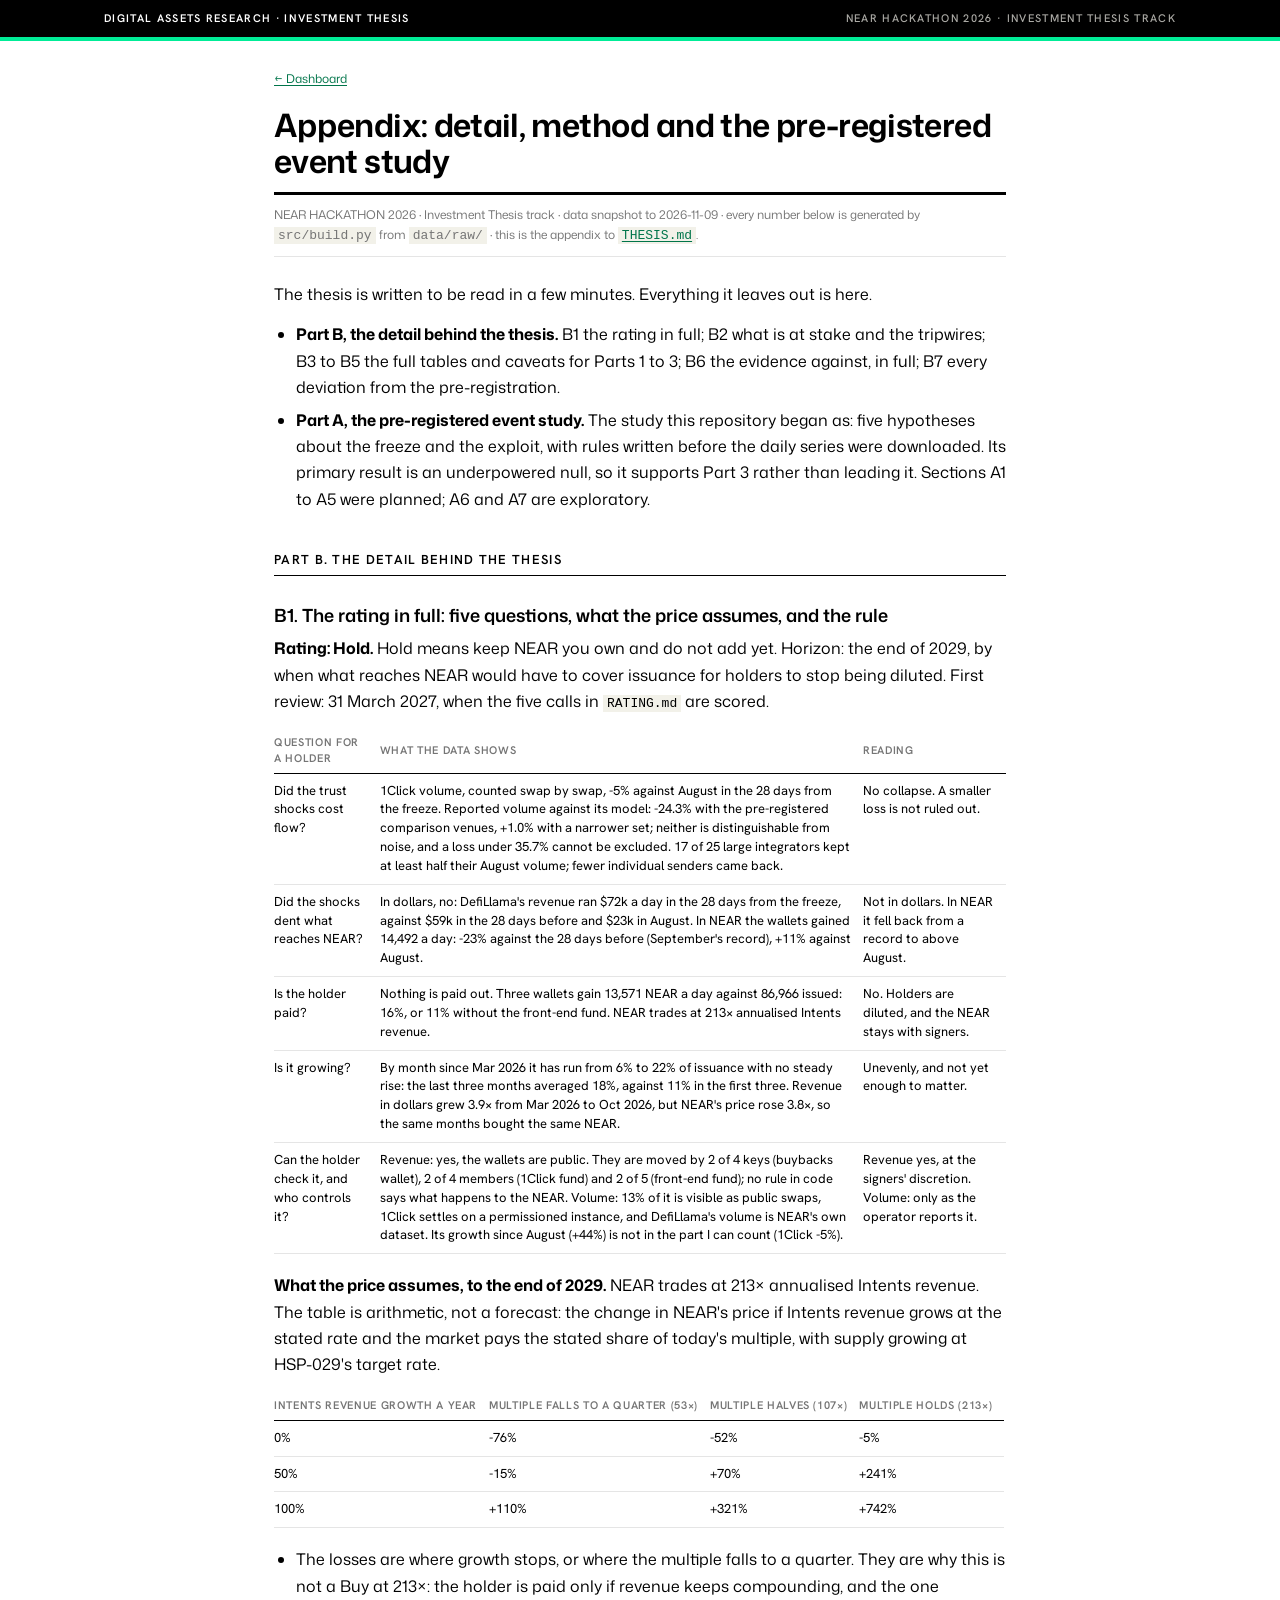
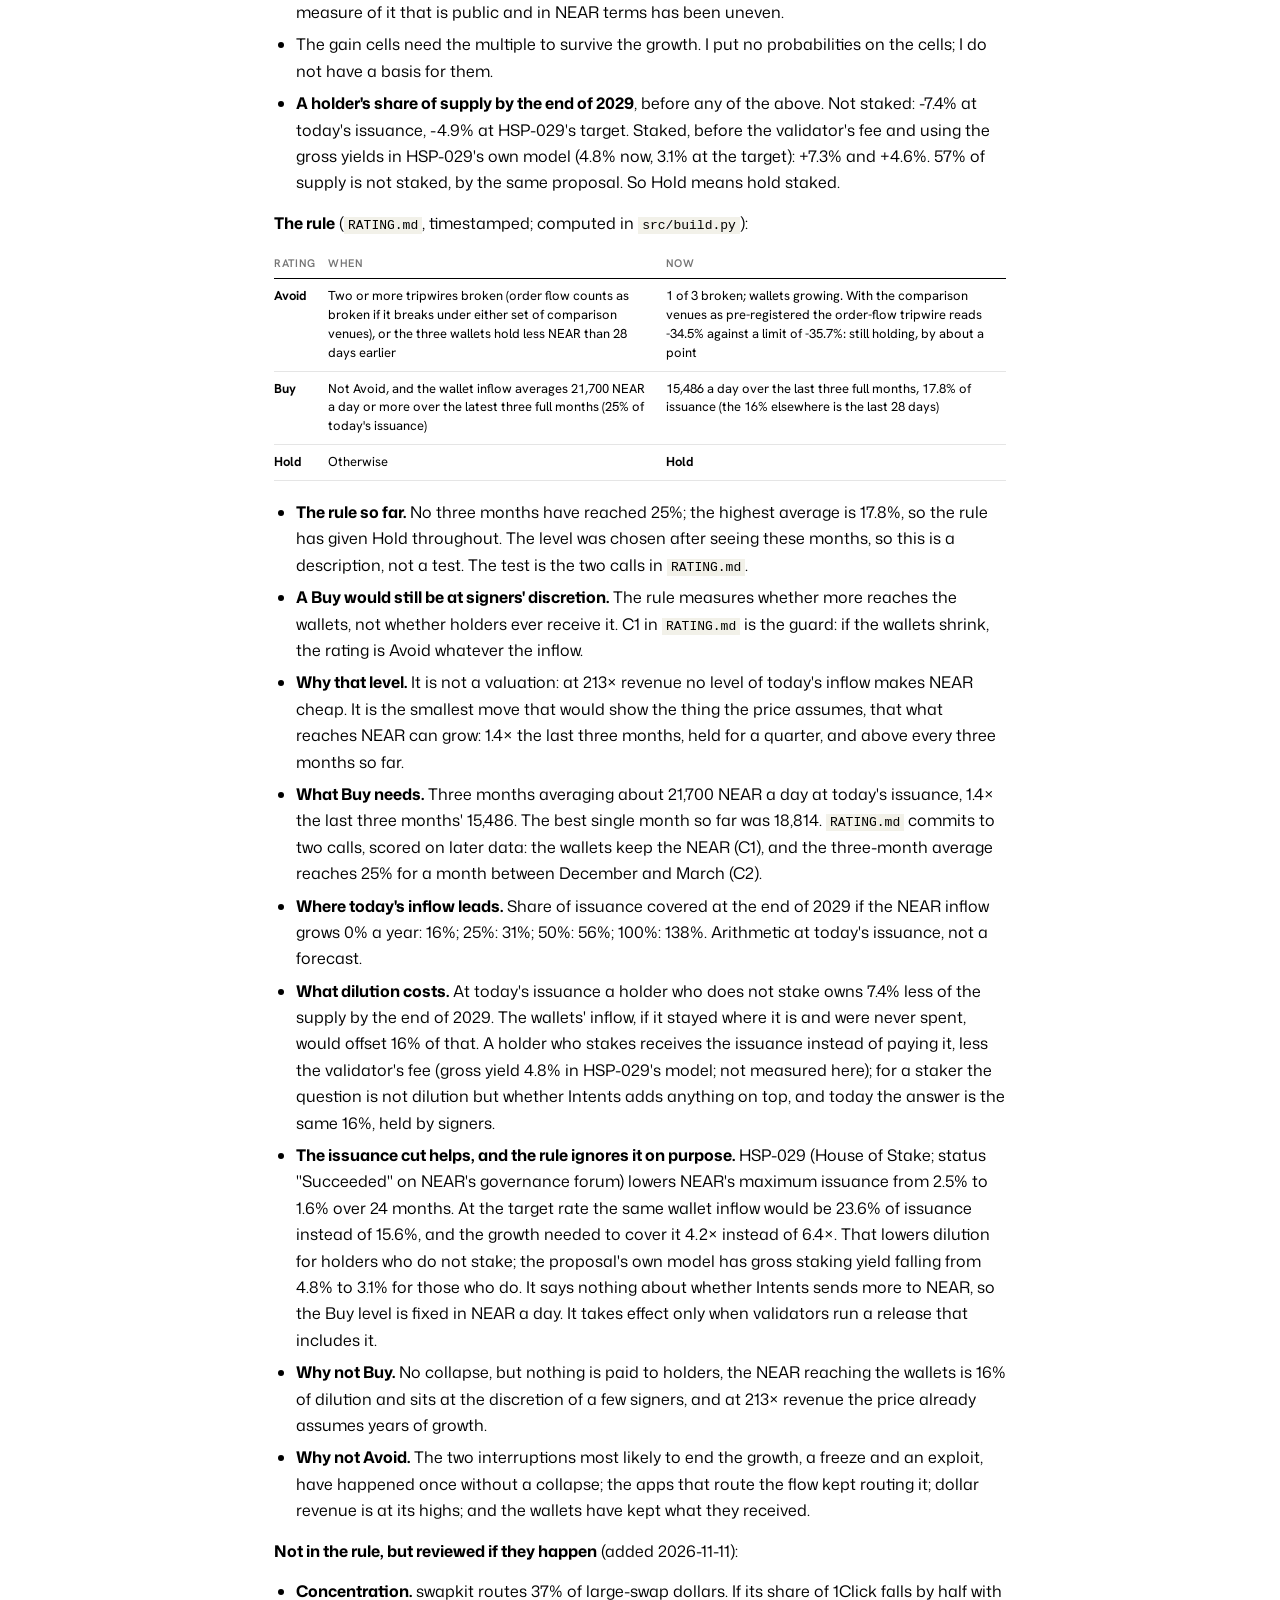
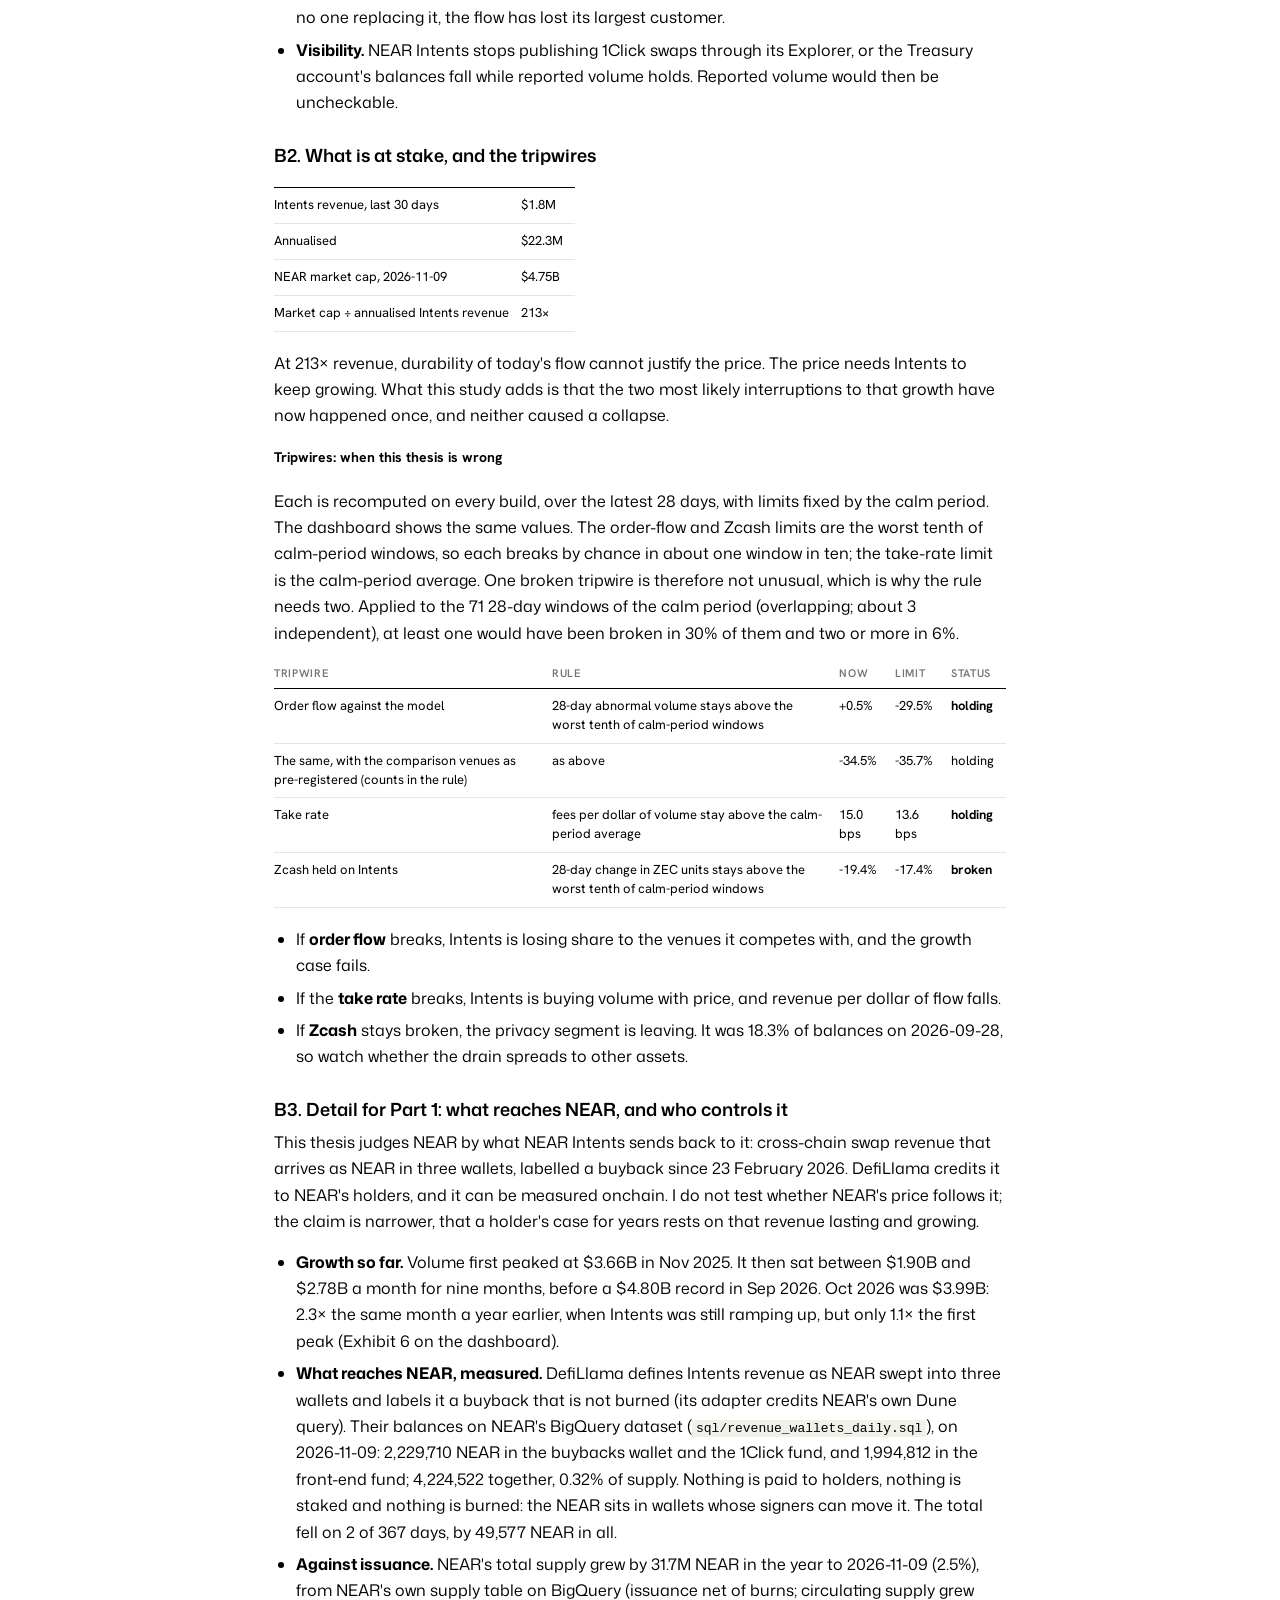
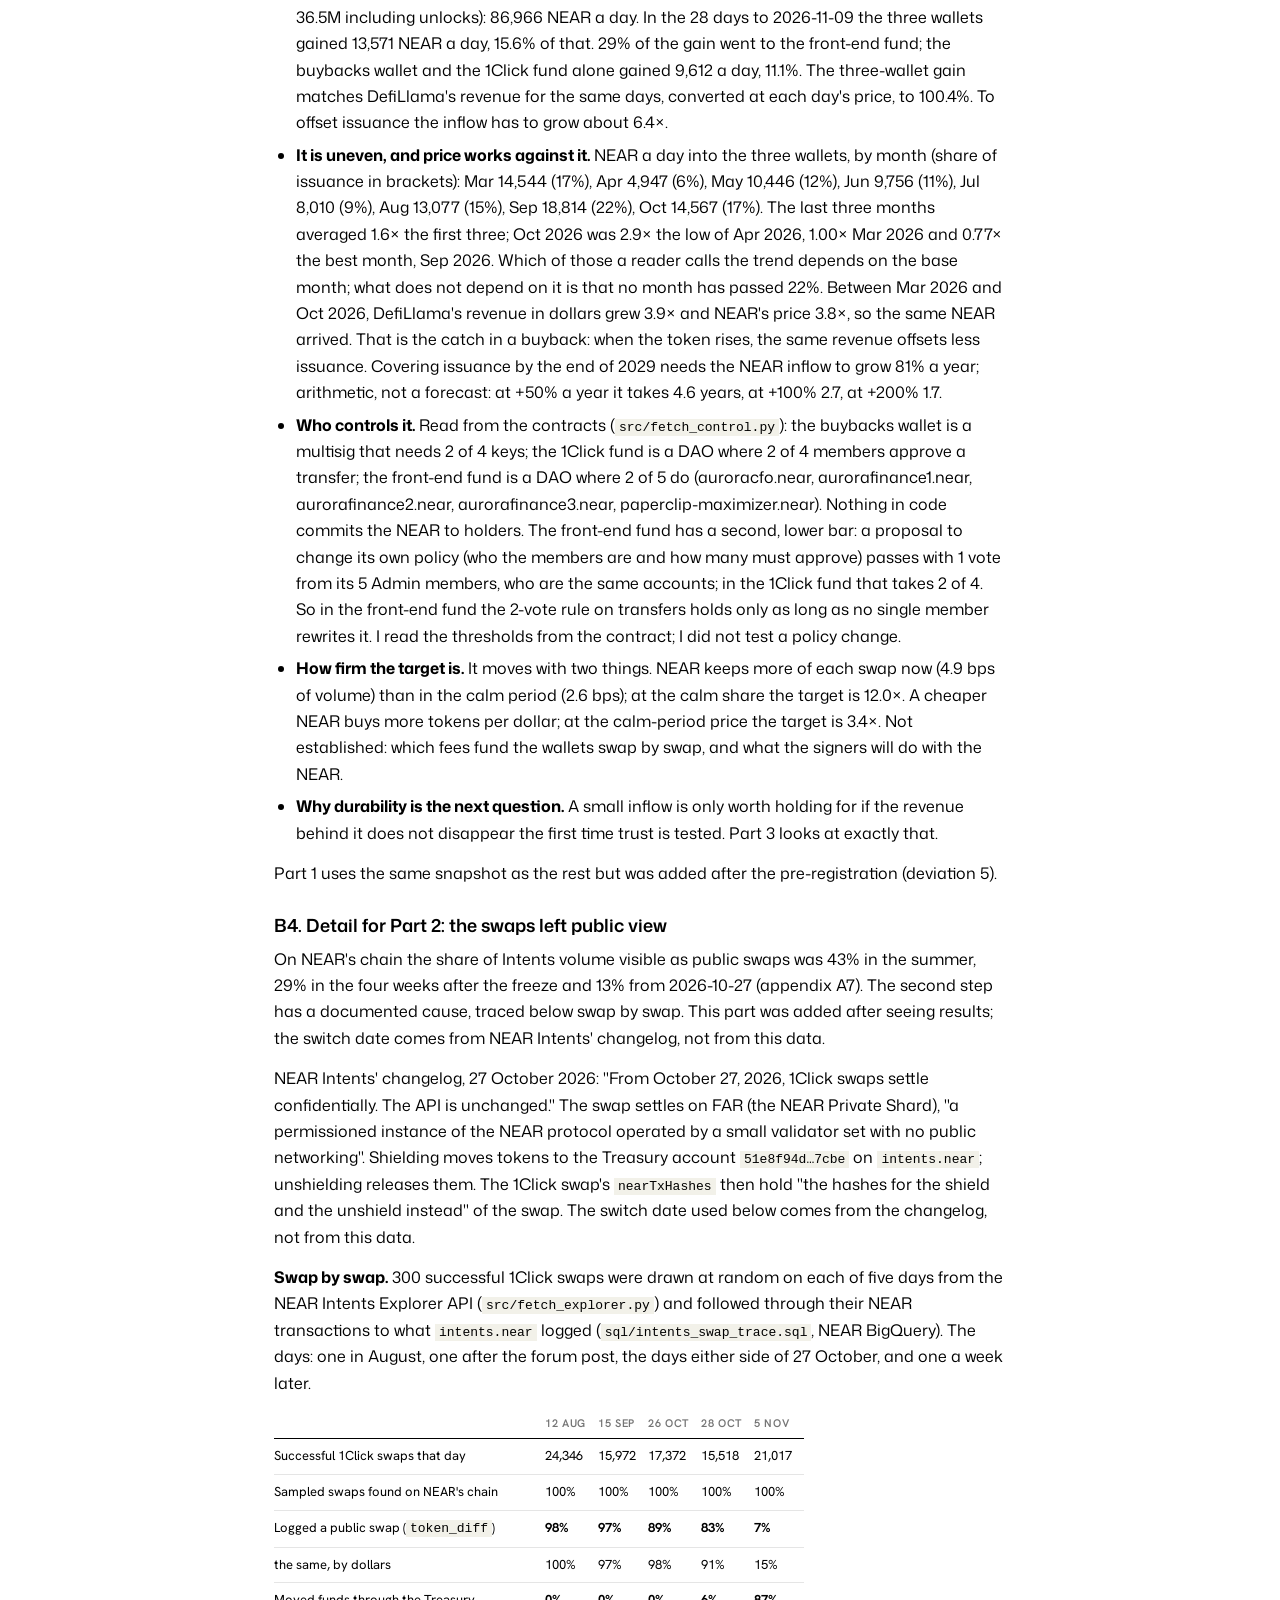
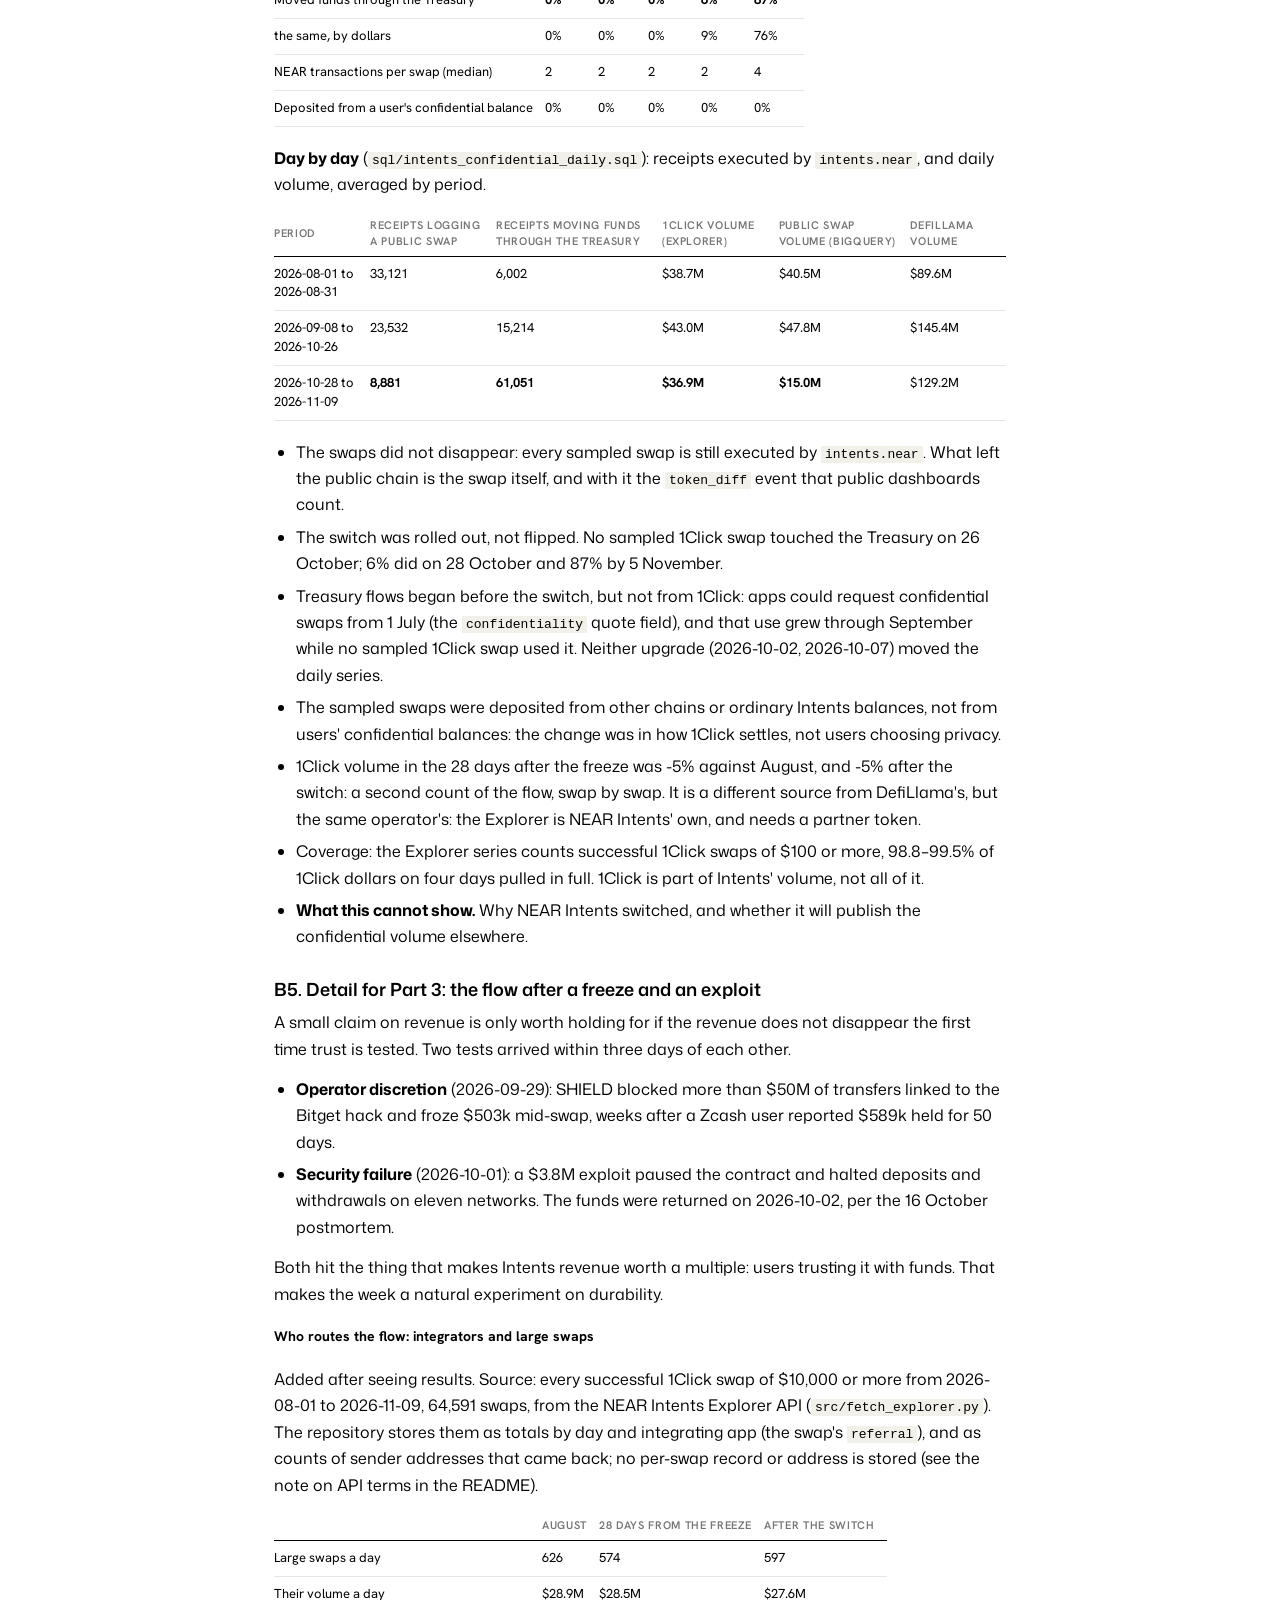
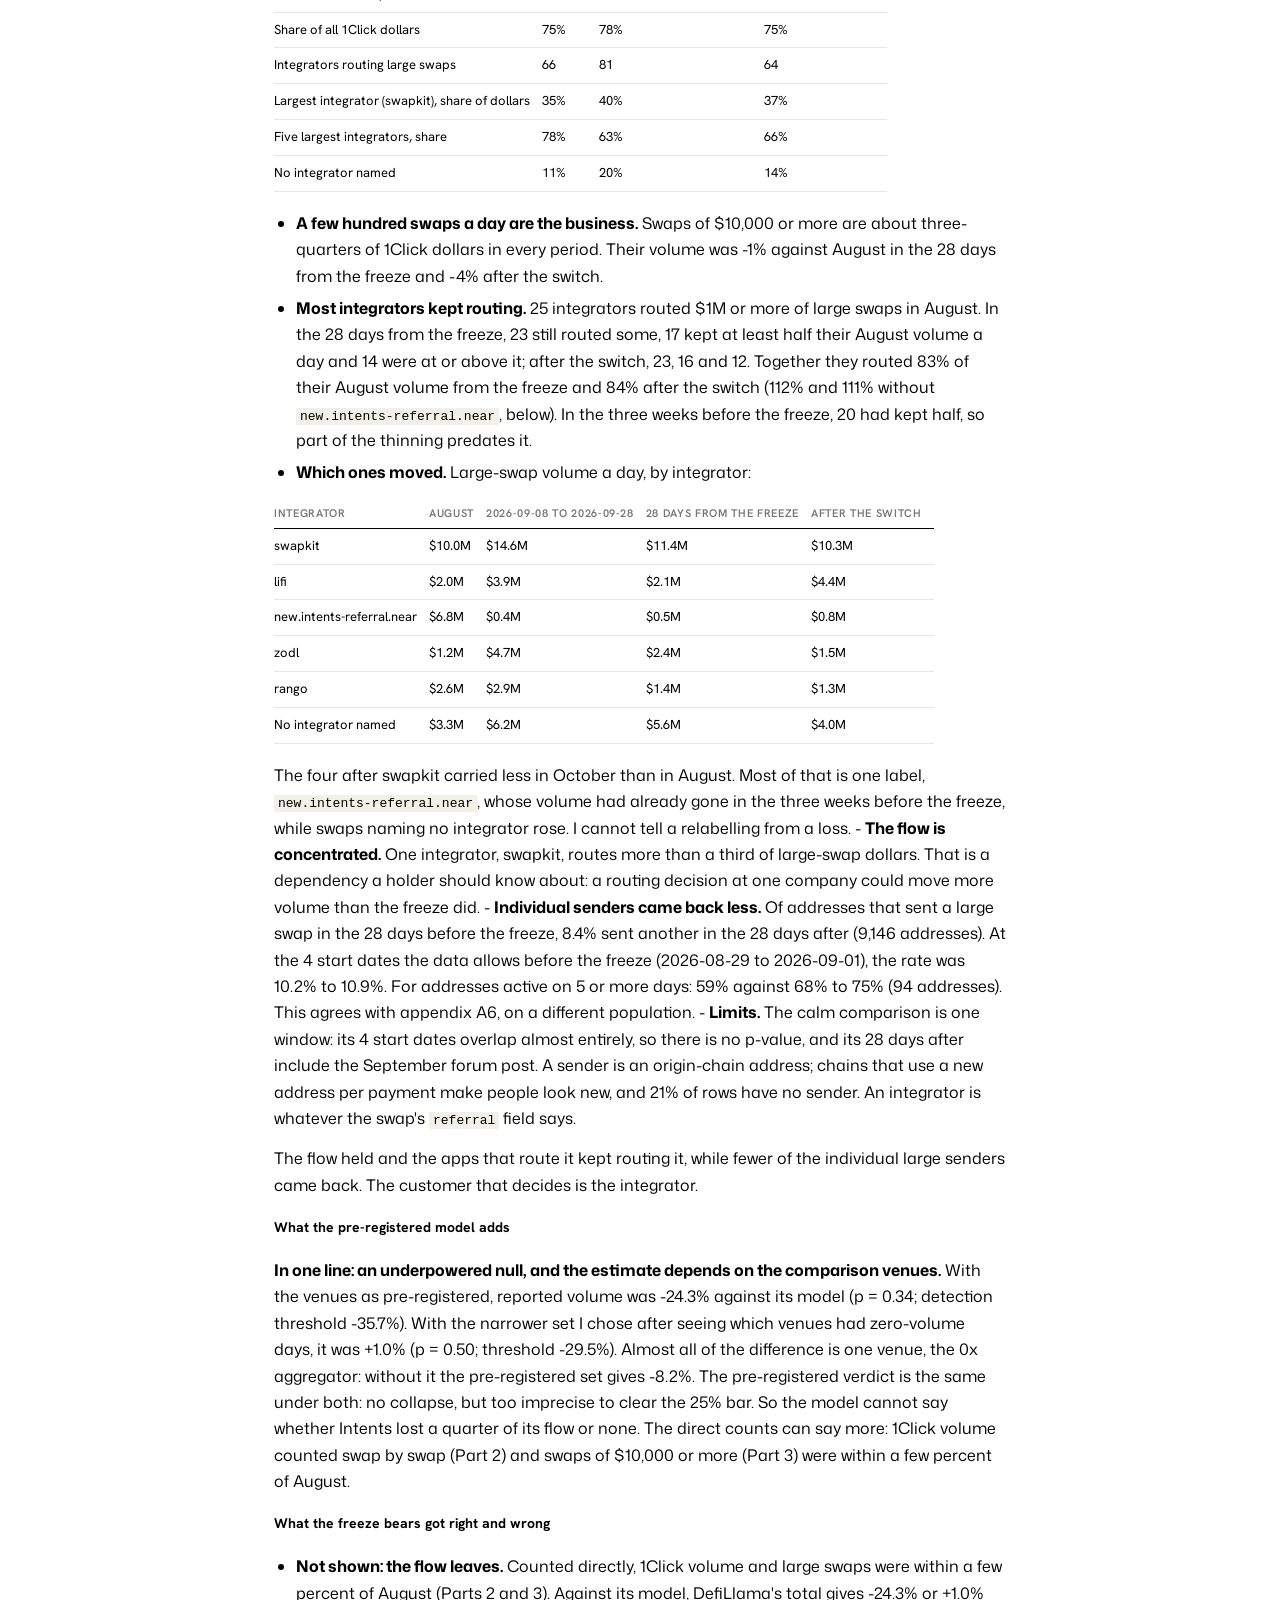
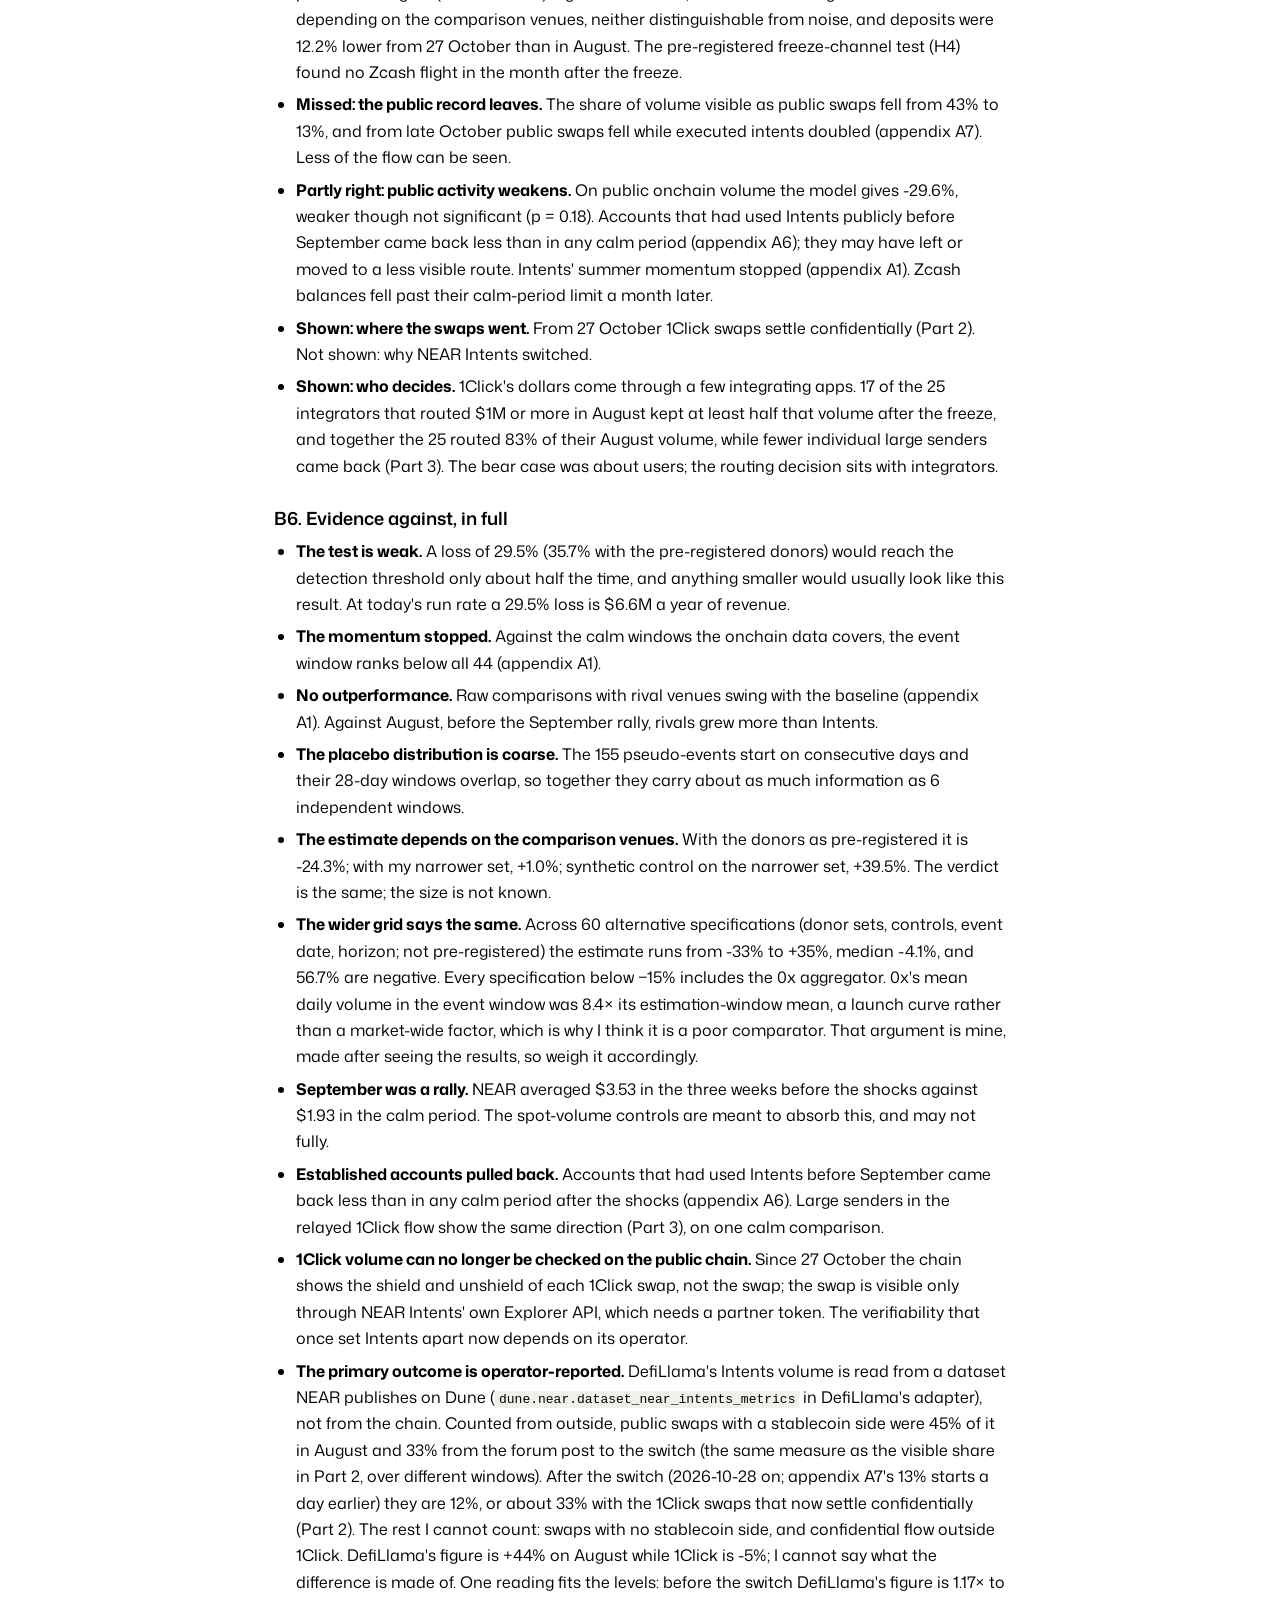
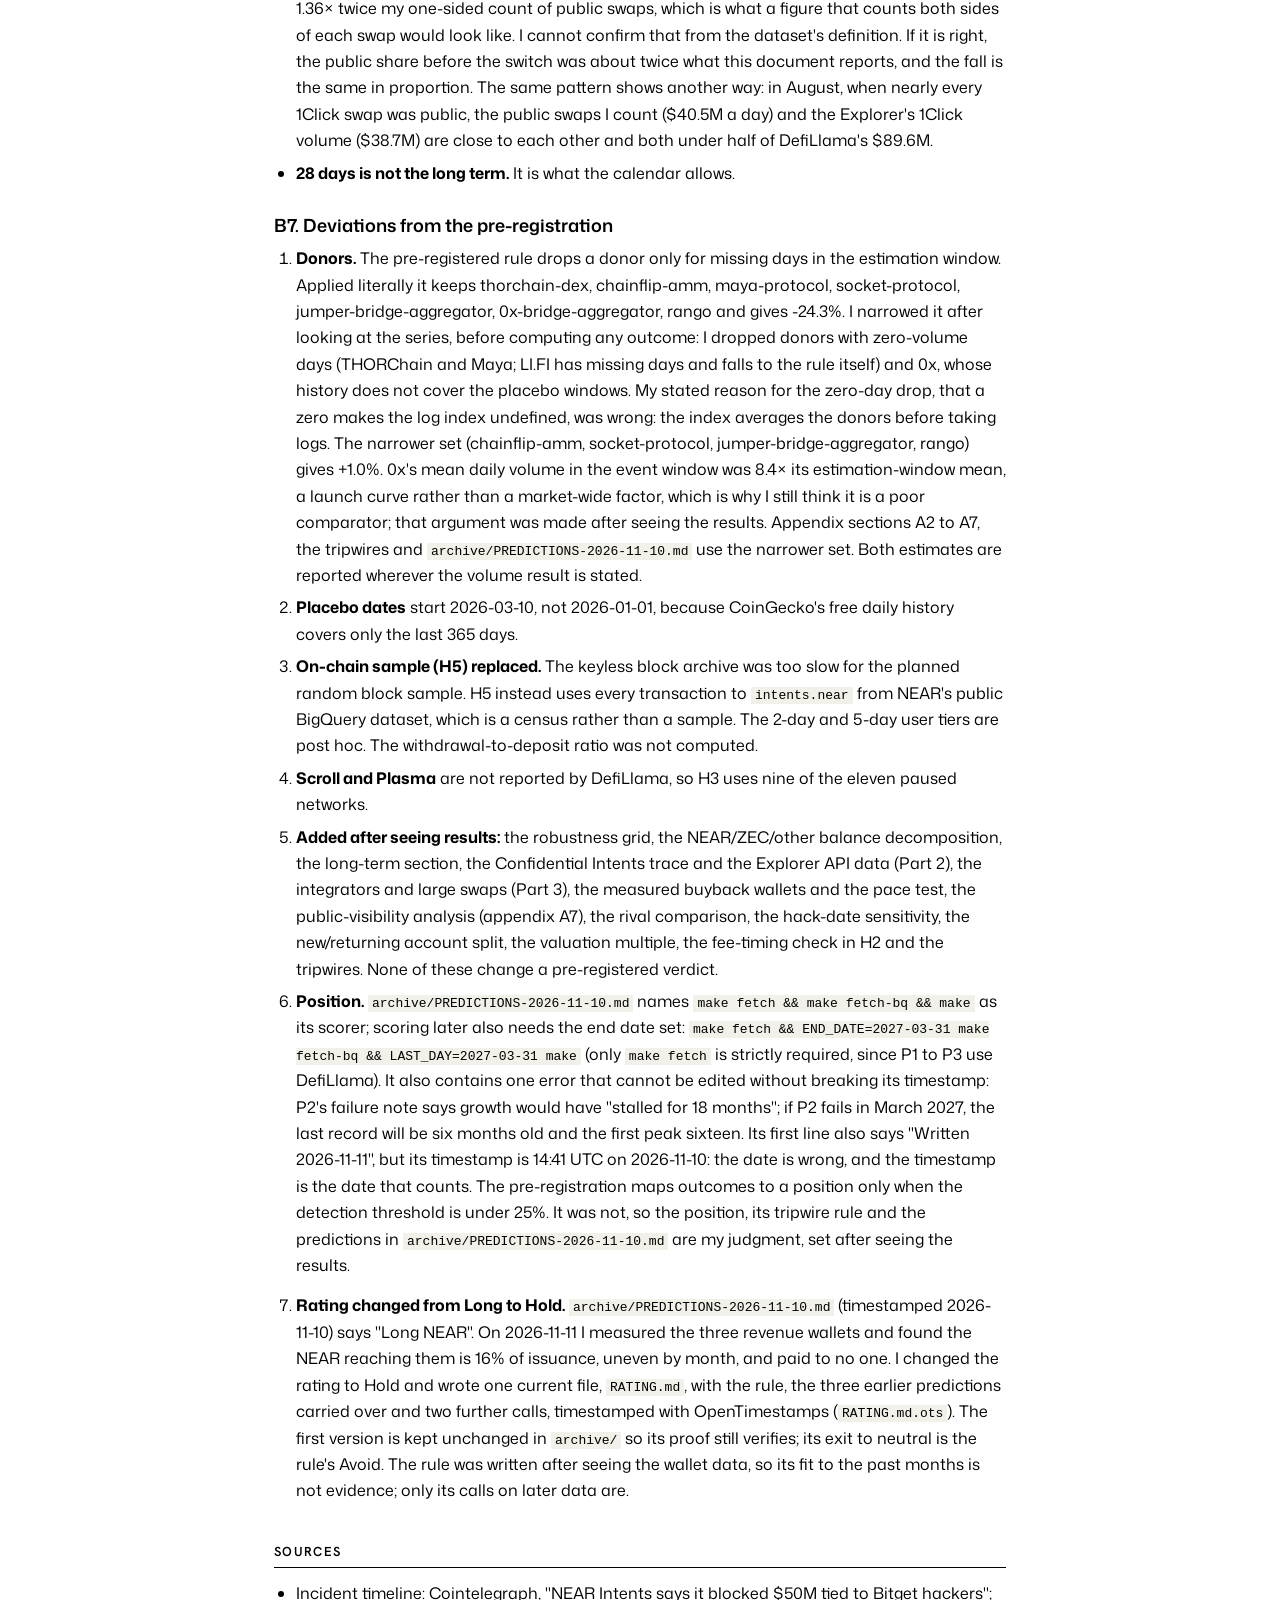
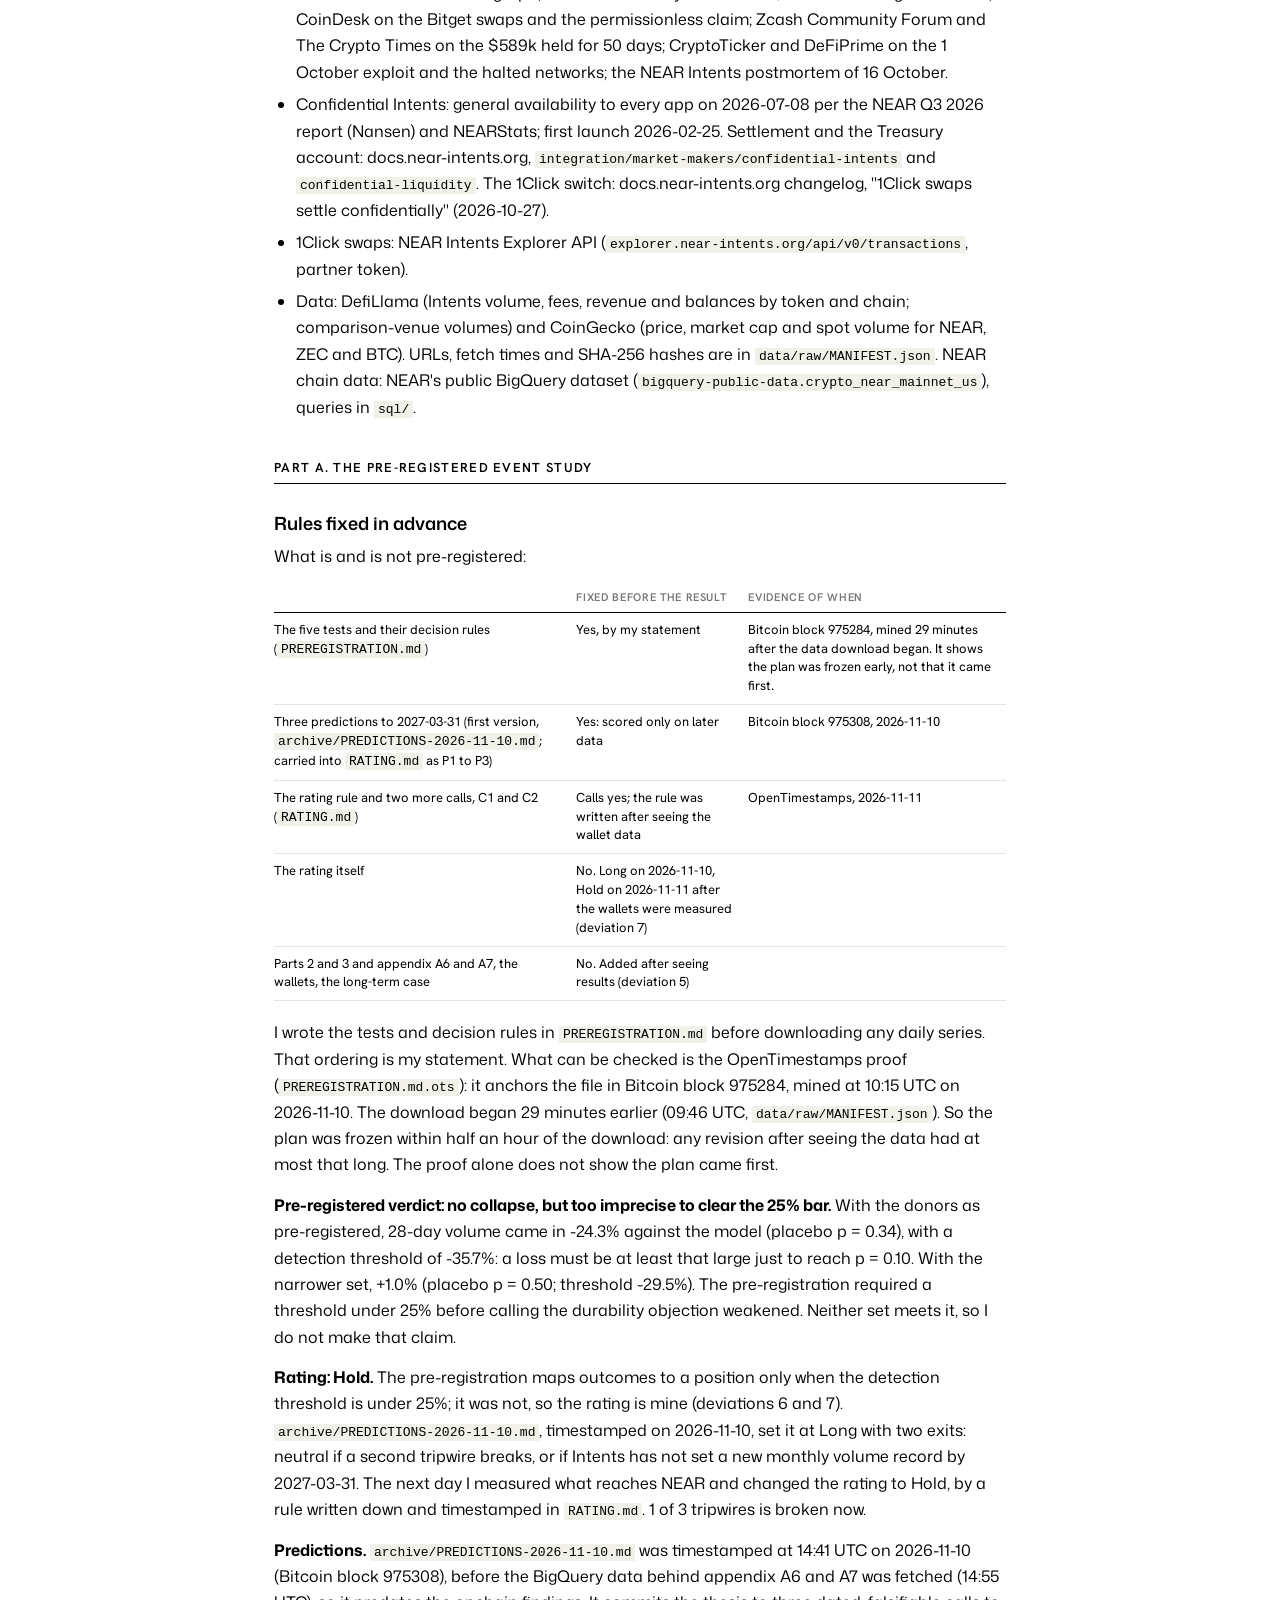
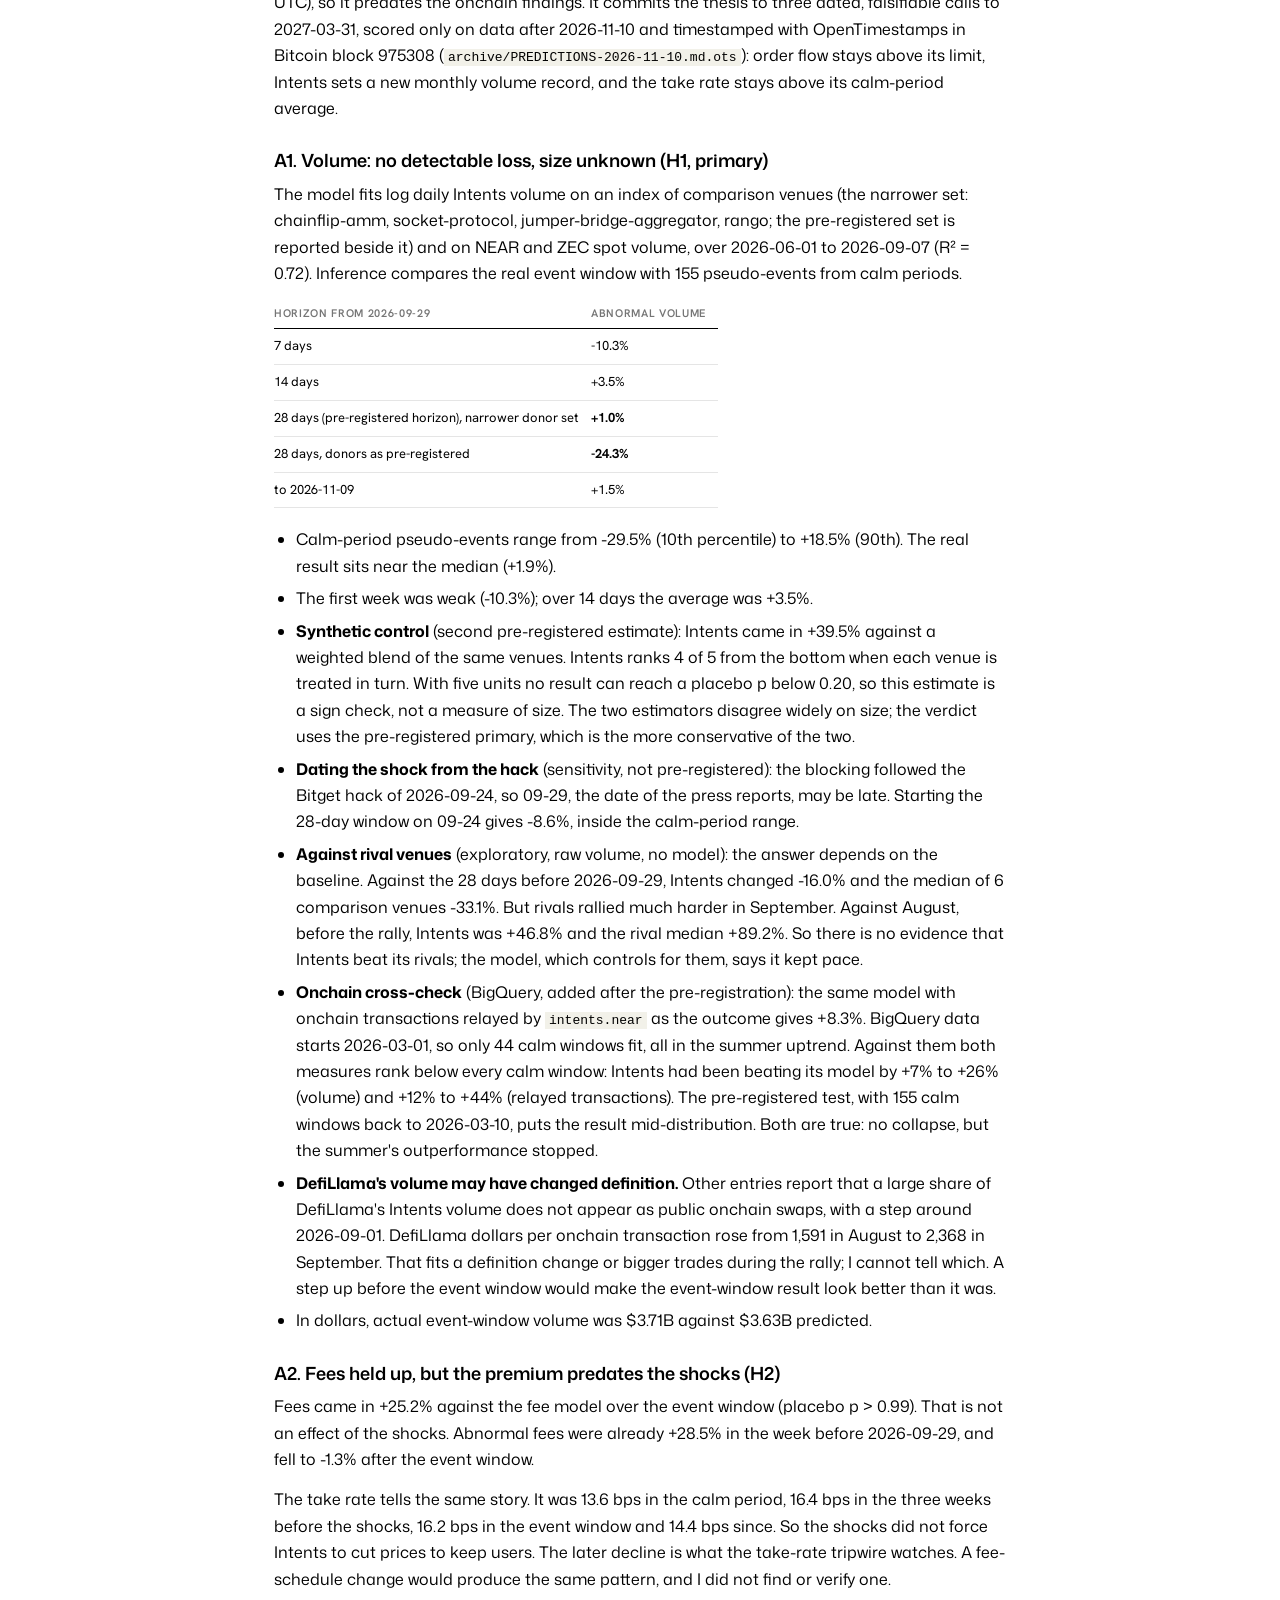
==== docs/appendix.html @ 3d087928 "Rewrite the thesis for a human reader; Hold rating by rule; aggregate-only Explorer data; wallet con" ====
<!doctype html>
<html lang="en">
<head>
<meta charset="utf-8">
<meta name="viewport" content="width=device-width, initial-scale=1">
<title>NEAR Intents Thesis: Appendix</title>
<link rel="preconnect" href="https://fonts.googleapis.com">
<link rel="preconnect" href="https://fonts.gstatic.com" crossorigin>
<link href="https://fonts.googleapis.com/css2?family=Mona+Sans:wght@400..800&family=Hanken+Grotesk:wght@400;500;600;700&display=swap" rel="stylesheet">
<link rel="stylesheet" href="style.css">
</head>
<body>
<div class="band"><div class="in"><span>Digital Assets Research · Investment Thesis</span><span>NEAR Hackathon 2026 · Investment Thesis Track</span></div></div>
<main class="prose">
<p class="back"><a href="index.html">← Dashboard</a></p>
<h1>Appendix: detail, method and the pre-registered event study</h1>
<p>NEAR HACKATHON 2026 · Investment Thesis track · data snapshot to 2026-11-09 · every number below is generated by <code>src/build.py</code> from <code>data/raw/</code> · this is the appendix to <a href="thesis.html"><code>THESIS.md</code></a>.</p>
<p>The thesis is written to be read in a few minutes. Everything it leaves out is here.</p>
<ul>
<li><strong>Part B, the detail behind the thesis.</strong> B1 the rating in full; B2 what is at stake and the tripwires; B3 to B5 the full tables and caveats for Parts 1 to 3; B6 the evidence against, in full; B7 every deviation from the pre-registration.</li>
<li><strong>Part A, the pre-registered event study.</strong> The study this repository began as: five hypotheses about the freeze and the exploit, with rules written before the daily series were downloaded. Its primary result is an underpowered null, so it supports Part 3 rather than leading it. Sections A1 to A5 were planned; A6 and A7 are exploratory.</li>
</ul>
<h2>Part B. The detail behind the thesis</h2>
<h3>B1. The rating in full: five questions, what the price assumes, and the rule</h3>
<p><strong>Rating: Hold.</strong> Hold means keep NEAR you own and do not add yet. Horizon: the end of 2029, by when what reaches NEAR would have to cover issuance for holders to stop being diluted. First review: 31 March 2027, when the five calls in <code>RATING.md</code> are scored.</p>
<table>
<thead>
<tr>
<th>Question for a holder</th>
<th>What the data shows</th>
<th>Reading</th>
</tr>
</thead>
<tbody>
<tr>
<td>Did the trust shocks cost flow?</td>
<td>1Click volume, counted swap by swap, -5% against August in the 28 days from the freeze. Reported volume against its model: -24.3% with the pre-registered comparison venues, +1.0% with a narrower set; neither is distinguishable from noise, and a loss under 35.7% cannot be excluded. 17 of 25 large integrators kept at least half their August volume; fewer individual senders came back.</td>
<td>No collapse. A smaller loss is not ruled out.</td>
</tr>
<tr>
<td>Did the shocks dent what reaches NEAR?</td>
<td>In dollars, no: DefiLlama's revenue ran $72k a day in the 28 days from the freeze, against $59k in the 28 days before and $23k in August. In NEAR the wallets gained 14,492 a day: -23% against the 28 days before (September's record), +11% against August.</td>
<td>Not in dollars. In NEAR it fell back from a record to above August.</td>
</tr>
<tr>
<td>Is the holder paid?</td>
<td>Nothing is paid out. Three wallets gain 13,571 NEAR a day against 86,966 issued: 16%, or 11% without the front-end fund. NEAR trades at 213× annualised Intents revenue.</td>
<td>No. Holders are diluted, and the NEAR stays with signers.</td>
</tr>
<tr>
<td>Is it growing?</td>
<td>By month since Mar 2026 it has run from 6% to 22% of issuance with no steady rise: the last three months averaged 18%, against 11% in the first three. Revenue in dollars grew 3.9× from Mar 2026 to Oct 2026, but NEAR's price rose 3.8×, so the same months bought the same NEAR.</td>
<td>Unevenly, and not yet enough to matter.</td>
</tr>
<tr>
<td>Can the holder check it, and who controls it?</td>
<td>Revenue: yes, the wallets are public. They are moved by 2 of 4 keys (buybacks wallet), 2 of 4 members (1Click fund) and 2 of 5 (front-end fund); no rule in code says what happens to the NEAR. Volume: 13% of it is visible as public swaps, 1Click settles on a permissioned instance, and DefiLlama's volume is NEAR's own dataset. Its growth since August (+44%) is not in the part I can count (1Click -5%).</td>
<td>Revenue yes, at the signers' discretion. Volume: only as the operator reports it.</td>
</tr>
</tbody>
</table>
<p><strong>What the price assumes, to the end of 2029.</strong> NEAR trades at 213× annualised Intents revenue. The table is arithmetic, not a forecast: the change in NEAR's price if Intents revenue grows at the stated rate and the market pays the stated share of today's multiple, with supply growing at HSP-029's target rate.</p>
<table>
<thead>
<tr>
<th>Intents revenue growth a year</th>
<th>Multiple falls to a quarter (53×)</th>
<th>Multiple halves (107×)</th>
<th>Multiple holds (213×)</th>
</tr>
</thead>
<tbody>
<tr>
<td>0%</td>
<td>-76%</td>
<td>-52%</td>
<td>-5%</td>
</tr>
<tr>
<td>50%</td>
<td>-15%</td>
<td>+70%</td>
<td>+241%</td>
</tr>
<tr>
<td>100%</td>
<td>+110%</td>
<td>+321%</td>
<td>+742%</td>
</tr>
</tbody>
</table>
<ul>
<li>The losses are where growth stops, or where the multiple falls to a quarter. They are why this is not a Buy at 213×: the holder is paid only if revenue keeps compounding, and the one measure of it that is public and in NEAR terms has been uneven.</li>
<li>The gain cells need the multiple to survive the growth. I put no probabilities on the cells; I do not have a basis for them.</li>
<li><strong>A holder's share of supply by the end of 2029</strong>, before any of the above. Not staked: -7.4% at today's issuance, -4.9% at HSP-029's target. Staked, before the validator's fee and using the gross yields in HSP-029's own model (4.8% now, 3.1% at the target): +7.3% and +4.6%. 57% of supply is not staked, by the same proposal. So Hold means hold staked.</li>
</ul>
<p><strong>The rule</strong> (<code>RATING.md</code>, timestamped; computed in <code>src/build.py</code>):</p>
<table>
<thead>
<tr>
<th>Rating</th>
<th>When</th>
<th>Now</th>
</tr>
</thead>
<tbody>
<tr>
<td><strong>Avoid</strong></td>
<td>Two or more tripwires broken (order flow counts as broken if it breaks under either set of comparison venues), or the three wallets hold less NEAR than 28 days earlier</td>
<td>1 of 3 broken; wallets growing. With the comparison venues as pre-registered the order-flow tripwire reads -34.5% against a limit of -35.7%: still holding, by about a point</td>
</tr>
<tr>
<td><strong>Buy</strong></td>
<td>Not Avoid, and the wallet inflow averages 21,700 NEAR a day or more over the latest three full months (25% of today's issuance)</td>
<td>15,486 a day over the last three full months, 17.8% of issuance (the 16% elsewhere is the last 28 days)</td>
</tr>
<tr>
<td><strong>Hold</strong></td>
<td>Otherwise</td>
<td><strong>Hold</strong></td>
</tr>
</tbody>
</table>
<ul>
<li><strong>The rule so far.</strong> No three months have reached 25%; the highest average is 17.8%, so the rule has given Hold throughout. The level was chosen after seeing these months, so this is a description, not a test. The test is the two calls in <code>RATING.md</code>.</li>
<li><strong>A Buy would still be at signers' discretion.</strong> The rule measures whether more reaches the wallets, not whether holders ever receive it. C1 in <code>RATING.md</code> is the guard: if the wallets shrink, the rating is Avoid whatever the inflow.</li>
<li><strong>Why that level.</strong> It is not a valuation: at 213× revenue no level of today's inflow makes NEAR cheap. It is the smallest move that would show the thing the price assumes, that what reaches NEAR can grow: 1.4× the last three months, held for a quarter, and above every three months so far.</li>
<li><strong>What Buy needs.</strong> Three months averaging about 21,700 NEAR a day at today's issuance, 1.4× the last three months' 15,486. The best single month so far was 18,814. <code>RATING.md</code> commits to two calls, scored on later data: the wallets keep the NEAR (C1), and the three-month average reaches 25% for a month between December and March (C2).</li>
<li><strong>Where today's inflow leads.</strong> Share of issuance covered at the end of 2029 if the NEAR inflow grows 0% a year: 16%; 25%: 31%; 50%: 56%; 100%: 138%. Arithmetic at today's issuance, not a forecast.</li>
<li><strong>What dilution costs.</strong> At today's issuance a holder who does not stake owns 7.4% less of the supply by the end of 2029. The wallets' inflow, if it stayed where it is and were never spent, would offset 16% of that. A holder who stakes receives the issuance instead of paying it, less the validator's fee (gross yield 4.8% in HSP-029's model; not measured here); for a staker the question is not dilution but whether Intents adds anything on top, and today the answer is the same 16%, held by signers.</li>
<li><strong>The issuance cut helps, and the rule ignores it on purpose.</strong> HSP-029 (House of Stake; status "Succeeded" on NEAR's governance forum) lowers NEAR's maximum issuance from 2.5% to 1.6% over 24 months. At the target rate the same wallet inflow would be 23.6% of issuance instead of 15.6%, and the growth needed to cover it 4.2× instead of 6.4×. That lowers dilution for holders who do not stake; the proposal's own model has gross staking yield falling from 4.8% to 3.1% for those who do. It says nothing about whether Intents sends more to NEAR, so the Buy level is fixed in NEAR a day. It takes effect only when validators run a release that includes it.</li>
<li><strong>Why not Buy.</strong> No collapse, but nothing is paid to holders, the NEAR reaching the wallets is 16% of dilution and sits at the discretion of a few signers, and at 213× revenue the price already assumes years of growth.</li>
<li><strong>Why not Avoid.</strong> The two interruptions most likely to end the growth, a freeze and an exploit, have happened once without a collapse; the apps that route the flow kept routing it; dollar revenue is at its highs; and the wallets have kept what they received.</li>
</ul>
<p><strong>Not in the rule, but reviewed if they happen</strong> (added 2026-11-11):</p>
<ul>
<li><strong>Concentration.</strong> swapkit routes 37% of large-swap dollars. If its share of 1Click falls by half with no one replacing it, the flow has lost its largest customer.</li>
<li><strong>Visibility.</strong> NEAR Intents stops publishing 1Click swaps through its Explorer, or the Treasury account's balances fall while reported volume holds. Reported volume would then be uncheckable.</li>
</ul>
<h3>B2. What is at stake, and the tripwires</h3>
<table>
<thead>
<tr>
<th></th>
<th></th>
</tr>
</thead>
<tbody>
<tr>
<td>Intents revenue, last 30 days</td>
<td>$1.8M</td>
</tr>
<tr>
<td>Annualised</td>
<td>$22.3M</td>
</tr>
<tr>
<td>NEAR market cap, 2026-11-09</td>
<td>$4.75B</td>
</tr>
<tr>
<td>Market cap ÷ annualised Intents revenue</td>
<td>213×</td>
</tr>
</tbody>
</table>
<p>At 213× revenue, durability of today's flow cannot justify the price. The price needs Intents to keep growing. What this study adds is that the two most likely interruptions to that growth have now happened once, and neither caused a collapse.</p>
<h4>Tripwires: when this thesis is wrong</h4>
<p>Each is recomputed on every build, over the latest 28 days, with limits fixed by the calm period. The dashboard shows the same values. The order-flow and Zcash limits are the worst tenth of calm-period windows, so each breaks by chance in about one window in ten; the take-rate limit is the calm-period average. One broken tripwire is therefore not unusual, which is why the rule needs two. Applied to the 71 28-day windows of the calm period (overlapping; about 3 independent), at least one would have been broken in 30% of them and two or more in 6%.</p>
<table>
<thead>
<tr>
<th>Tripwire</th>
<th>Rule</th>
<th>Now</th>
<th>Limit</th>
<th>Status</th>
</tr>
</thead>
<tbody>
<tr>
<td>Order flow against the model</td>
<td>28-day abnormal volume stays above the worst tenth of calm-period windows</td>
<td>+0.5%</td>
<td>-29.5%</td>
<td><strong>holding</strong></td>
</tr>
<tr>
<td>The same, with the comparison venues as pre-registered (counts in the rule)</td>
<td>as above</td>
<td>-34.5%</td>
<td>-35.7%</td>
<td>holding</td>
</tr>
<tr>
<td>Take rate</td>
<td>fees per dollar of volume stay above the calm-period average</td>
<td>15.0 bps</td>
<td>13.6 bps</td>
<td><strong>holding</strong></td>
</tr>
<tr>
<td>Zcash held on Intents</td>
<td>28-day change in ZEC units stays above the worst tenth of calm-period windows</td>
<td>-19.4%</td>
<td>-17.4%</td>
<td><strong>broken</strong></td>
</tr>
</tbody>
</table>
<ul>
<li>If <strong>order flow</strong> breaks, Intents is losing share to the venues it competes with, and the growth case fails.</li>
<li>If the <strong>take rate</strong> breaks, Intents is buying volume with price, and revenue per dollar of flow falls.</li>
<li>If <strong>Zcash</strong> stays broken, the privacy segment is leaving. It was 18.3% of balances on 2026-09-28, so watch whether the drain spreads to other assets.</li>
</ul>
<h3>B3. Detail for Part 1: what reaches NEAR, and who controls it</h3>
<p>This thesis judges NEAR by what NEAR Intents sends back to it: cross-chain swap revenue that arrives as NEAR in three wallets, labelled a buyback since 23 February 2026. DefiLlama credits it to NEAR's holders, and it can be measured onchain. I do not test whether NEAR's price follows it; the claim is narrower, that a holder's case for years rests on that revenue lasting and growing.</p>
<ul>
<li><strong>Growth so far.</strong> Volume first peaked at $3.66B in Nov 2025. It then sat between $1.90B and $2.78B a month for nine months, before a $4.80B record in Sep 2026. Oct 2026 was $3.99B: 2.3× the same month a year earlier, when Intents was still ramping up, but only 1.1× the first peak (Exhibit 6 on the dashboard).</li>
<li><strong>What reaches NEAR, measured.</strong> DefiLlama defines Intents revenue as NEAR swept into three wallets and labels it a buyback that is not burned (its adapter credits NEAR's own Dune query). Their balances on NEAR's BigQuery dataset (<code>sql/revenue_wallets_daily.sql</code>), on 2026-11-09: 2,229,710 NEAR in the buybacks wallet and the 1Click fund, and 1,994,812 in the front-end fund; 4,224,522 together, 0.32% of supply. Nothing is paid to holders, nothing is staked and nothing is burned: the NEAR sits in wallets whose signers can move it. The total fell on 2 of 367 days, by 49,577 NEAR in all.</li>
<li><strong>Against issuance.</strong> NEAR's total supply grew by 31.7M NEAR in the year to 2026-11-09 (2.5%), from NEAR's own supply table on BigQuery (issuance net of burns; circulating supply grew 36.5M including unlocks): 86,966 NEAR a day. In the 28 days to 2026-11-09 the three wallets gained 13,571 NEAR a day, 15.6% of that. 29% of the gain went to the front-end fund; the buybacks wallet and the 1Click fund alone gained 9,612 a day, 11.1%. The three-wallet gain matches DefiLlama's revenue for the same days, converted at each day's price, to 100.4%. To offset issuance the inflow has to grow about 6.4×.</li>
<li><strong>It is uneven, and price works against it.</strong> NEAR a day into the three wallets, by month (share of issuance in brackets): Mar 14,544 (17%), Apr 4,947 (6%), May 10,446 (12%), Jun 9,756 (11%), Jul 8,010 (9%), Aug 13,077 (15%), Sep 18,814 (22%), Oct 14,567 (17%). The last three months averaged 1.6× the first three; Oct 2026 was 2.9× the low of Apr 2026, 1.00× Mar 2026 and 0.77× the best month, Sep 2026. Which of those a reader calls the trend depends on the base month; what does not depend on it is that no month has passed 22%. Between Mar 2026 and Oct 2026, DefiLlama's revenue in dollars grew 3.9× and NEAR's price 3.8×, so the same NEAR arrived. That is the catch in a buyback: when the token rises, the same revenue offsets less issuance. Covering issuance by the end of 2029 needs the NEAR inflow to grow 81% a year; arithmetic, not a forecast: at +50% a year it takes 4.6 years, at +100% 2.7, at +200% 1.7.</li>
<li><strong>Who controls it.</strong> Read from the contracts (<code>src/fetch_control.py</code>): the buybacks wallet is a multisig that needs 2 of 4 keys; the 1Click fund is a DAO where 2 of 4 members approve a transfer; the front-end fund is a DAO where 2 of 5 do (auroracfo.near, aurorafinance1.near, aurorafinance2.near, aurorafinance3.near, paperclip-maximizer.near). Nothing in code commits the NEAR to holders. The front-end fund has a second, lower bar: a proposal to change its own policy (who the members are and how many must approve) passes with 1 vote from its 5 Admin members, who are the same accounts; in the 1Click fund that takes 2 of 4. So in the front-end fund the 2-vote rule on transfers holds only as long as no single member rewrites it. I read the thresholds from the contract; I did not test a policy change.</li>
<li><strong>How firm the target is.</strong> It moves with two things. NEAR keeps more of each swap now (4.9 bps of volume) than in the calm period (2.6 bps); at the calm share the target is 12.0×. A cheaper NEAR buys more tokens per dollar; at the calm-period price the target is 3.4×. Not established: which fees fund the wallets swap by swap, and what the signers will do with the NEAR.</li>
<li><strong>Why durability is the next question.</strong> A small inflow is only worth holding for if the revenue behind it does not disappear the first time trust is tested. Part 3 looks at exactly that.</li>
</ul>
<p>Part 1 uses the same snapshot as the rest but was added after the pre-registration (deviation 5).</p>
<h3>B4. Detail for Part 2: the swaps left public view</h3>
<p>On NEAR's chain the share of Intents volume visible as public swaps was 43% in the summer, 29% in the four weeks after the freeze and 13% from 2026-10-27 (appendix A7). The second step has a documented cause, traced below swap by swap. This part was added after seeing results; the switch date comes from NEAR Intents' changelog, not from this data.</p>
<p>NEAR Intents' changelog, 27 October 2026: "From October 27, 2026, 1Click swaps settle confidentially. The API is unchanged." The swap settles on FAR (the NEAR Private Shard), "a permissioned instance of the NEAR protocol operated by a small validator set with no public networking". Shielding moves tokens to the Treasury account <code>51e8f94d…7cbe</code> on <code>intents.near</code>; unshielding releases them. The 1Click swap's <code>nearTxHashes</code> then hold "the hashes for the shield and the unshield instead" of the swap. The switch date used below comes from the changelog, not from this data.</p>
<p><strong>Swap by swap.</strong> 300 successful 1Click swaps were drawn at random on each of five days from the NEAR Intents Explorer API (<code>src/fetch_explorer.py</code>) and followed through their NEAR transactions to what <code>intents.near</code> logged (<code>sql/intents_swap_trace.sql</code>, NEAR BigQuery). The days: one in August, one after the forum post, the days either side of 27 October, and one a week later.</p>
<table>
<thead>
<tr>
<th></th>
<th>12 Aug</th>
<th>15 Sep</th>
<th>26 Oct</th>
<th>28 Oct</th>
<th>5 Nov</th>
</tr>
</thead>
<tbody>
<tr>
<td>Successful 1Click swaps that day</td>
<td>24,346</td>
<td>15,972</td>
<td>17,372</td>
<td>15,518</td>
<td>21,017</td>
</tr>
<tr>
<td>Sampled swaps found on NEAR's chain</td>
<td>100%</td>
<td>100%</td>
<td>100%</td>
<td>100%</td>
<td>100%</td>
</tr>
<tr>
<td>Logged a public swap (<code>token_diff</code>)</td>
<td><strong>98%</strong></td>
<td><strong>97%</strong></td>
<td><strong>89%</strong></td>
<td><strong>83%</strong></td>
<td><strong>7%</strong></td>
</tr>
<tr>
<td>the same, by dollars</td>
<td>100%</td>
<td>97%</td>
<td>98%</td>
<td>91%</td>
<td>15%</td>
</tr>
<tr>
<td>Moved funds through the Treasury</td>
<td><strong>0%</strong></td>
<td><strong>0%</strong></td>
<td><strong>0%</strong></td>
<td><strong>6%</strong></td>
<td><strong>87%</strong></td>
</tr>
<tr>
<td>the same, by dollars</td>
<td>0%</td>
<td>0%</td>
<td>0%</td>
<td>9%</td>
<td>76%</td>
</tr>
<tr>
<td>NEAR transactions per swap (median)</td>
<td>2</td>
<td>2</td>
<td>2</td>
<td>2</td>
<td>4</td>
</tr>
<tr>
<td>Deposited from a user's confidential balance</td>
<td>0%</td>
<td>0%</td>
<td>0%</td>
<td>0%</td>
<td>0%</td>
</tr>
</tbody>
</table>
<p><strong>Day by day</strong> (<code>sql/intents_confidential_daily.sql</code>): receipts executed by <code>intents.near</code>, and daily volume, averaged by period.</p>
<table>
<thead>
<tr>
<th>Period</th>
<th>Receipts logging a public swap</th>
<th>Receipts moving funds through the Treasury</th>
<th>1Click volume (Explorer)</th>
<th>Public swap volume (BigQuery)</th>
<th>DefiLlama volume</th>
</tr>
</thead>
<tbody>
<tr>
<td>2026-08-01 to 2026-08-31</td>
<td>33,121</td>
<td>6,002</td>
<td>$38.7M</td>
<td>$40.5M</td>
<td>$89.6M</td>
</tr>
<tr>
<td>2026-09-08 to 2026-10-26</td>
<td>23,532</td>
<td>15,214</td>
<td>$43.0M</td>
<td>$47.8M</td>
<td>$145.4M</td>
</tr>
<tr>
<td>2026-10-28 to 2026-11-09</td>
<td><strong>8,881</strong></td>
<td><strong>61,051</strong></td>
<td><strong>$36.9M</strong></td>
<td><strong>$15.0M</strong></td>
<td>$129.2M</td>
</tr>
</tbody>
</table>
<ul>
<li>The swaps did not disappear: every sampled swap is still executed by <code>intents.near</code>. What left the public chain is the swap itself, and with it the <code>token_diff</code> event that public dashboards count.</li>
<li>The switch was rolled out, not flipped. No sampled 1Click swap touched the Treasury on 26 October; 6% did on 28 October and 87% by 5 November.</li>
<li>Treasury flows began before the switch, but not from 1Click: apps could request confidential swaps from 1 July (the <code>confidentiality</code> quote field), and that use grew through September while no sampled 1Click swap used it. Neither upgrade (2026-10-02, 2026-10-07) moved the daily series.</li>
<li>The sampled swaps were deposited from other chains or ordinary Intents balances, not from users' confidential balances: the change was in how 1Click settles, not users choosing privacy.</li>
<li>1Click volume in the 28 days after the freeze was -5% against August, and -5% after the switch: a second count of the flow, swap by swap. It is a different source from DefiLlama's, but the same operator's: the Explorer is NEAR Intents' own, and needs a partner token.</li>
<li>Coverage: the Explorer series counts successful 1Click swaps of $100 or more, 98.8–99.5% of 1Click dollars on four days pulled in full. 1Click is part of Intents' volume, not all of it.</li>
<li><strong>What this cannot show.</strong> Why NEAR Intents switched, and whether it will publish the confidential volume elsewhere.</li>
</ul>
<h3>B5. Detail for Part 3: the flow after a freeze and an exploit</h3>
<p>A small claim on revenue is only worth holding for if the revenue does not disappear the first time trust is tested. Two tests arrived within three days of each other.</p>
<ul>
<li><strong>Operator discretion</strong> (2026-09-29): SHIELD blocked more than $50M of transfers linked to the Bitget hack and froze $503k mid-swap, weeks after a Zcash user reported $589k held for 50 days.</li>
<li><strong>Security failure</strong> (2026-10-01): a $3.8M exploit paused the contract and halted deposits and withdrawals on eleven networks. The funds were returned on 2026-10-02, per the 16 October postmortem.</li>
</ul>
<p>Both hit the thing that makes Intents revenue worth a multiple: users trusting it with funds. That makes the week a natural experiment on durability.</p>
<h4>Who routes the flow: integrators and large swaps</h4>
<p>Added after seeing results. Source: every successful 1Click swap of $10,000 or more from 2026-08-01 to 2026-11-09, 64,591 swaps, from the NEAR Intents Explorer API (<code>src/fetch_explorer.py</code>). The repository stores them as totals by day and integrating app (the swap's <code>referral</code>), and as counts of sender addresses that came back; no per-swap record or address is stored (see the note on API terms in the README).</p>
<table>
<thead>
<tr>
<th></th>
<th>August</th>
<th>28 days from the freeze</th>
<th>After the switch</th>
</tr>
</thead>
<tbody>
<tr>
<td>Large swaps a day</td>
<td>626</td>
<td>574</td>
<td>597</td>
</tr>
<tr>
<td>Their volume a day</td>
<td>$28.9M</td>
<td>$28.5M</td>
<td>$27.6M</td>
</tr>
<tr>
<td>Share of all 1Click dollars</td>
<td>75%</td>
<td>78%</td>
<td>75%</td>
</tr>
<tr>
<td>Integrators routing large swaps</td>
<td>66</td>
<td>81</td>
<td>64</td>
</tr>
<tr>
<td>Largest integrator (swapkit), share of dollars</td>
<td>35%</td>
<td>40%</td>
<td>37%</td>
</tr>
<tr>
<td>Five largest integrators, share</td>
<td>78%</td>
<td>63%</td>
<td>66%</td>
</tr>
<tr>
<td>No integrator named</td>
<td>11%</td>
<td>20%</td>
<td>14%</td>
</tr>
</tbody>
</table>
<ul>
<li><strong>A few hundred swaps a day are the business.</strong> Swaps of $10,000 or more are about three-quarters of 1Click dollars in every period. Their volume was -1% against August in the 28 days from the freeze and -4% after the switch.</li>
<li><strong>Most integrators kept routing.</strong> 25 integrators routed $1M or more of large swaps in August. In the 28 days from the freeze, 23 still routed some, 17 kept at least half their August volume a day and 14 were at or above it; after the switch, 23, 16 and 12. Together they routed 83% of their August volume from the freeze and 84% after the switch (112% and 111% without <code>new.intents-referral.near</code>, below). In the three weeks before the freeze, 20 had kept half, so part of the thinning predates it.</li>
<li><strong>Which ones moved.</strong> Large-swap volume a day, by integrator:</li>
</ul>
<table>
<thead>
<tr>
<th>Integrator</th>
<th>August</th>
<th>2026-09-08 to 2026-09-28</th>
<th>28 days from the freeze</th>
<th>After the switch</th>
</tr>
</thead>
<tbody>
<tr>
<td>swapkit</td>
<td>$10.0M</td>
<td>$14.6M</td>
<td>$11.4M</td>
<td>$10.3M</td>
</tr>
<tr>
<td>lifi</td>
<td>$2.0M</td>
<td>$3.9M</td>
<td>$2.1M</td>
<td>$4.4M</td>
</tr>
<tr>
<td>new.intents-referral.near</td>
<td>$6.8M</td>
<td>$0.4M</td>
<td>$0.5M</td>
<td>$0.8M</td>
</tr>
<tr>
<td>zodl</td>
<td>$1.2M</td>
<td>$4.7M</td>
<td>$2.4M</td>
<td>$1.5M</td>
</tr>
<tr>
<td>rango</td>
<td>$2.6M</td>
<td>$2.9M</td>
<td>$1.4M</td>
<td>$1.3M</td>
</tr>
<tr>
<td>No integrator named</td>
<td>$3.3M</td>
<td>$6.2M</td>
<td>$5.6M</td>
<td>$4.0M</td>
</tr>
</tbody>
</table>
<p>The four after swapkit carried less in October than in August. Most of that is one label, <code>new.intents-referral.near</code>, whose volume had already gone in the three weeks before the freeze, while swaps naming no integrator rose. I cannot tell a relabelling from a loss.
- <strong>The flow is concentrated.</strong> One integrator, swapkit, routes more than a third of large-swap dollars. That is a dependency a holder should know about: a routing decision at one company could move more volume than the freeze did.
- <strong>Individual senders came back less.</strong> Of addresses that sent a large swap in the 28 days before the freeze, 8.4% sent another in the 28 days after (9,146 addresses). At the 4 start dates the data allows before the freeze (2026-08-29 to 2026-09-01), the rate was 10.2% to 10.9%. For addresses active on 5 or more days: 59% against 68% to 75% (94 addresses). This agrees with appendix A6, on a different population.
- <strong>Limits.</strong> The calm comparison is one window: its 4 start dates overlap almost entirely, so there is no p-value, and its 28 days after include the September forum post. A sender is an origin-chain address; chains that use a new address per payment make people look new, and 21% of rows have no sender. An integrator is whatever the swap's <code>referral</code> field says.</p>
<p>The flow held and the apps that route it kept routing it, while fewer of the individual large senders came back. The customer that decides is the integrator.</p>
<h4>What the pre-registered model adds</h4>
<p><strong>In one line: an underpowered null, and the estimate depends on the comparison venues.</strong> With the venues as pre-registered, reported volume was -24.3% against its model (p = 0.34; detection threshold -35.7%). With the narrower set I chose after seeing which venues had zero-volume days, it was +1.0% (p = 0.50; threshold -29.5%). Almost all of the difference is one venue, the 0x aggregator: without it the pre-registered set gives -8.2%. The pre-registered verdict is the same under both: no collapse, but too imprecise to clear the 25% bar. So the model cannot say whether Intents lost a quarter of its flow or none. The direct counts can say more: 1Click volume counted swap by swap (Part 2) and swaps of $10,000 or more (Part 3) were within a few percent of August.</p>
<h4>What the freeze bears got right and wrong</h4>
<ul>
<li><strong>Not shown: the flow leaves.</strong> Counted directly, 1Click volume and large swaps were within a few percent of August (Parts 2 and 3). Against its model, DefiLlama's total gives -24.3% or +1.0% depending on the comparison venues, neither distinguishable from noise, and deposits were 12.2% lower from 27 October than in August. The pre-registered freeze-channel test (H4) found no Zcash flight in the month after the freeze.</li>
<li><strong>Missed: the public record leaves.</strong> The share of volume visible as public swaps fell from 43% to 13%, and from late October public swaps fell while executed intents doubled (appendix A7). Less of the flow can be seen.</li>
<li><strong>Partly right: public activity weakens.</strong> On public onchain volume the model gives -29.6%, weaker though not significant (p = 0.18). Accounts that had used Intents publicly before September came back less than in any calm period (appendix A6); they may have left or moved to a less visible route. Intents' summer momentum stopped (appendix A1). Zcash balances fell past their calm-period limit a month later.</li>
<li><strong>Shown: where the swaps went.</strong> From 27 October 1Click swaps settle confidentially (Part 2). Not shown: why NEAR Intents switched.</li>
<li><strong>Shown: who decides.</strong> 1Click's dollars come through a few integrating apps. 17 of the 25 integrators that routed $1M or more in August kept at least half that volume after the freeze, and together the 25 routed 83% of their August volume, while fewer individual large senders came back (Part 3). The bear case was about users; the routing decision sits with integrators.</li>
</ul>
<h3>B6. Evidence against, in full</h3>
<ul>
<li><strong>The test is weak.</strong> A loss of 29.5% (35.7% with the pre-registered donors) would reach the detection threshold only about half the time, and anything smaller would usually look like this result. At today's run rate a 29.5% loss is $6.6M a year of revenue.</li>
<li><strong>The momentum stopped.</strong> Against the calm windows the onchain data covers, the event window ranks below all 44 (appendix A1).</li>
<li><strong>No outperformance.</strong> Raw comparisons with rival venues swing with the baseline (appendix A1). Against August, before the September rally, rivals grew more than Intents.</li>
<li><strong>The placebo distribution is coarse.</strong> The 155 pseudo-events start on consecutive days and their 28-day windows overlap, so together they carry about as much information as 6 independent windows.</li>
<li><strong>The estimate depends on the comparison venues.</strong> With the donors as pre-registered it is -24.3%; with my narrower set, +1.0%; synthetic control on the narrower set, +39.5%. The verdict is the same; the size is not known.</li>
<li><strong>The wider grid says the same.</strong> Across 60 alternative specifications (donor sets, controls, event date, horizon; not pre-registered) the estimate runs from -33% to +35%, median -4.1%, and 56.7% are negative. Every specification below −15% includes the 0x aggregator. 0x's mean daily volume in the event window was 8.4× its estimation-window mean, a launch curve rather than a market-wide factor, which is why I think it is a poor comparator. That argument is mine, made after seeing the results, so weigh it accordingly.</li>
<li><strong>September was a rally.</strong> NEAR averaged $3.53 in the three weeks before the shocks against $1.93 in the calm period. The spot-volume controls are meant to absorb this, and may not fully.</li>
<li><strong>Established accounts pulled back.</strong> Accounts that had used Intents before September came back less than in any calm period after the shocks (appendix A6). Large senders in the relayed 1Click flow show the same direction (Part 3), on one calm comparison.</li>
<li><strong>1Click volume can no longer be checked on the public chain.</strong> Since 27 October the chain shows the shield and unshield of each 1Click swap, not the swap; the swap is visible only through NEAR Intents' own Explorer API, which needs a partner token. The verifiability that once set Intents apart now depends on its operator.</li>
<li><strong>The primary outcome is operator-reported.</strong> DefiLlama's Intents volume is read from a dataset NEAR publishes on Dune (<code>dune.near.dataset_near_intents_metrics</code> in DefiLlama's adapter), not from the chain. Counted from outside, public swaps with a stablecoin side were 45% of it in August and 33% from the forum post to the switch (the same measure as the visible share in Part 2, over different windows). After the switch (2026-10-28 on; appendix A7's 13% starts a day earlier) they are 12%, or about 33% with the 1Click swaps that now settle confidentially (Part 2). The rest I cannot count: swaps with no stablecoin side, and confidential flow outside 1Click. DefiLlama's figure is +44% on August while 1Click is -5%; I cannot say what the difference is made of. One reading fits the levels: before the switch DefiLlama's figure is 1.17× to 1.36× twice my one-sided count of public swaps, which is what a figure that counts both sides of each swap would look like. I cannot confirm that from the dataset's definition. If it is right, the public share before the switch was about twice what this document reports, and the fall is the same in proportion. The same pattern shows another way: in August, when nearly every 1Click swap was public, the public swaps I count ($40.5M a day) and the Explorer's 1Click volume ($38.7M) are close to each other and both under half of DefiLlama's $89.6M.</li>
<li><strong>28 days is not the long term.</strong> It is what the calendar allows.</li>
</ul>
<h3>B7. Deviations from the pre-registration</h3>
<ol>
<li><strong>Donors.</strong> The pre-registered rule drops a donor only for missing days in the estimation window. Applied literally it keeps thorchain-dex, chainflip-amm, maya-protocol, socket-protocol, jumper-bridge-aggregator, 0x-bridge-aggregator, rango and gives -24.3%. I narrowed it after looking at the series, before computing any outcome: I dropped donors with zero-volume days (THORChain and Maya; LI.FI has missing days and falls to the rule itself) and 0x, whose history does not cover the placebo windows. My stated reason for the zero-day drop, that a zero makes the log index undefined, was wrong: the index averages the donors before taking logs. The narrower set (chainflip-amm, socket-protocol, jumper-bridge-aggregator, rango) gives +1.0%. 0x's mean daily volume in the event window was 8.4× its estimation-window mean, a launch curve rather than a market-wide factor, which is why I still think it is a poor comparator; that argument was made after seeing the results. Appendix sections A2 to A7, the tripwires and <code>archive/PREDICTIONS-2026-11-10.md</code> use the narrower set. Both estimates are reported wherever the volume result is stated.</li>
<li><strong>Placebo dates</strong> start 2026-03-10, not 2026-01-01, because CoinGecko's free daily history covers only the last 365 days.</li>
<li><strong>On-chain sample (H5) replaced.</strong> The keyless block archive was too slow for the planned random block sample. H5 instead uses every transaction to <code>intents.near</code> from NEAR's public BigQuery dataset, which is a census rather than a sample. The 2-day and 5-day user tiers are post hoc. The withdrawal-to-deposit ratio was not computed.</li>
<li><strong>Scroll and Plasma</strong> are not reported by DefiLlama, so H3 uses nine of the eleven paused networks.</li>
<li><strong>Added after seeing results:</strong> the robustness grid, the NEAR/ZEC/other balance decomposition, the long-term section, the Confidential Intents trace and the Explorer API data (Part 2), the integrators and large swaps (Part 3), the measured buyback wallets and the pace test, the public-visibility analysis (appendix A7), the rival comparison, the hack-date sensitivity, the new/returning account split, the valuation multiple, the fee-timing check in H2 and the tripwires. None of these change a pre-registered verdict.</li>
<li>
<p><strong>Position.</strong> <code>archive/PREDICTIONS-2026-11-10.md</code> names <code>make fetch &amp;&amp; make fetch-bq &amp;&amp; make</code> as its scorer; scoring later also needs the end date set: <code>make fetch &amp;&amp; END_DATE=2027-03-31 make fetch-bq &amp;&amp; LAST_DAY=2027-03-31 make</code> (only <code>make fetch</code> is strictly required, since P1 to P3 use DefiLlama). It also contains one error that cannot be edited without breaking its timestamp: P2's failure note says growth would have "stalled for 18 months"; if P2 fails in March 2027, the last record will be six months old and the first peak sixteen. Its first line also says "Written 2026-11-11", but its timestamp is 14:41 UTC on 2026-11-10: the date is wrong, and the timestamp is the date that counts. The pre-registration maps outcomes to a position only when the detection threshold is under 25%. It was not, so the position, its tripwire rule and the predictions in <code>archive/PREDICTIONS-2026-11-10.md</code> are my judgment, set after seeing the results.</p>
</li>
<li>
<p><strong>Rating changed from Long to Hold.</strong> <code>archive/PREDICTIONS-2026-11-10.md</code> (timestamped 2026-11-10) says "Long NEAR". On 2026-11-11 I measured the three revenue wallets and found the NEAR reaching them is 16% of issuance, uneven by month, and paid to no one. I changed the rating to Hold and wrote one current file, <code>RATING.md</code>, with the rule, the three earlier predictions carried over and two further calls, timestamped with OpenTimestamps (<code>RATING.md.ots</code>). The first version is kept unchanged in <code>archive/</code> so its proof still verifies; its exit to neutral is the rule's Avoid. The rule was written after seeing the wallet data, so its fit to the past months is not evidence; only its calls on later data are.</p>
</li>
</ol>
<h2>Sources</h2>
<ul>
<li>Incident timeline: Cointelegraph, "NEAR Intents says it blocked $50M tied to Bitget hackers"; CoinDesk on the Bitget swaps and the permissionless claim; Zcash Community Forum and The Crypto Times on the $589k held for 50 days; CryptoTicker and DeFiPrime on the 1 October exploit and the halted networks; the NEAR Intents postmortem of 16 October.</li>
<li>Confidential Intents: general availability to every app on 2026-07-08 per the NEAR Q3 2026 report (Nansen) and NEARStats; first launch 2026-02-25. Settlement and the Treasury account: docs.near-intents.org, <code>integration/market-makers/confidential-intents</code> and <code>confidential-liquidity</code>. The 1Click switch: docs.near-intents.org changelog, "1Click swaps settle confidentially" (2026-10-27).</li>
<li>1Click swaps: NEAR Intents Explorer API (<code>explorer.near-intents.org/api/v0/transactions</code>, partner token).</li>
<li>Data: DefiLlama (Intents volume, fees, revenue and balances by token and chain; comparison-venue volumes) and CoinGecko (price, market cap and spot volume for NEAR, ZEC and BTC). URLs, fetch times and SHA-256 hashes are in <code>data/raw/MANIFEST.json</code>. NEAR chain data: NEAR's public BigQuery dataset (<code>bigquery-public-data.crypto_near_mainnet_us</code>), queries in <code>sql/</code>.</li>
</ul>
<h2>Part A. The pre-registered event study</h2>
<h3>Rules fixed in advance</h3>
<p>What is and is not pre-registered:</p>
<table>
<thead>
<tr>
<th></th>
<th>Fixed before the result</th>
<th>Evidence of when</th>
</tr>
</thead>
<tbody>
<tr>
<td>The five tests and their decision rules (<code>PREREGISTRATION.md</code>)</td>
<td>Yes, by my statement</td>
<td>Bitcoin block 975284, mined 29 minutes after the data download began. It shows the plan was frozen early, not that it came first.</td>
</tr>
<tr>
<td>Three predictions to 2027-03-31 (first version, <code>archive/PREDICTIONS-2026-11-10.md</code>; carried into <code>RATING.md</code> as P1 to P3)</td>
<td>Yes: scored only on later data</td>
<td>Bitcoin block 975308, 2026-11-10</td>
</tr>
<tr>
<td>The rating rule and two more calls, C1 and C2 (<code>RATING.md</code>)</td>
<td>Calls yes; the rule was written after seeing the wallet data</td>
<td>OpenTimestamps, 2026-11-11</td>
</tr>
<tr>
<td>The rating itself</td>
<td>No. Long on 2026-11-10, Hold on 2026-11-11 after the wallets were measured (deviation 7)</td>
<td></td>
</tr>
<tr>
<td>Parts 2 and 3 and appendix A6 and A7, the wallets, the long-term case</td>
<td>No. Added after seeing results (deviation 5)</td>
<td></td>
</tr>
</tbody>
</table>
<p>I wrote the tests and decision rules in <code>PREREGISTRATION.md</code> before downloading any daily series. That ordering is my statement. What can be checked is the OpenTimestamps proof (<code>PREREGISTRATION.md.ots</code>): it anchors the file in Bitcoin block 975284, mined at 10:15 UTC on 2026-11-10. The download began 29 minutes earlier (09:46 UTC, <code>data/raw/MANIFEST.json</code>). So the plan was frozen within half an hour of the download: any revision after seeing the data had at most that long. The proof alone does not show the plan came first.</p>
<p><strong>Pre-registered verdict: no collapse, but too imprecise to clear the 25% bar.</strong> With the donors as pre-registered, 28-day volume came in -24.3% against the model (placebo p = 0.34), with a detection threshold of -35.7%: a loss must be at least that large just to reach p = 0.10. With the narrower set, +1.0% (placebo p = 0.50; threshold -29.5%). The pre-registration required a threshold under 25% before calling the durability objection weakened. Neither set meets it, so I do not make that claim.</p>
<p><strong>Rating: Hold.</strong> The pre-registration maps outcomes to a position only when the detection threshold is under 25%; it was not, so the rating is mine (deviations 6 and 7). <code>archive/PREDICTIONS-2026-11-10.md</code>, timestamped on 2026-11-10, set it at Long with two exits: neutral if a second tripwire breaks, or if Intents has not set a new monthly volume record by 2027-03-31. The next day I measured what reaches NEAR and changed the rating to Hold, by a rule written down and timestamped in <code>RATING.md</code>. 1 of 3 tripwires is broken now.</p>
<p><strong>Predictions.</strong> <code>archive/PREDICTIONS-2026-11-10.md</code> was timestamped at 14:41 UTC on 2026-11-10 (Bitcoin block 975308), before the BigQuery data behind appendix A6 and A7 was fetched (14:55 UTC), so it predates the onchain findings. It commits the thesis to three dated, falsifiable calls to 2027-03-31, scored only on data after 2026-11-10 and timestamped with OpenTimestamps in Bitcoin block 975308 (<code>archive/PREDICTIONS-2026-11-10.md.ots</code>): order flow stays above its limit, Intents sets a new monthly volume record, and the take rate stays above its calm-period average.</p>
<h3>A1. Volume: no detectable loss, size unknown (H1, primary)</h3>
<p>The model fits log daily Intents volume on an index of comparison venues (the narrower set: chainflip-amm, socket-protocol, jumper-bridge-aggregator, rango; the pre-registered set is reported beside it) and on NEAR and ZEC spot volume, over 2026-06-01 to 2026-09-07 (R² = 0.72). Inference compares the real event window with 155 pseudo-events from calm periods.</p>
<table>
<thead>
<tr>
<th>Horizon from 2026-09-29</th>
<th>Abnormal volume</th>
</tr>
</thead>
<tbody>
<tr>
<td>7 days</td>
<td>-10.3%</td>
</tr>
<tr>
<td>14 days</td>
<td>+3.5%</td>
</tr>
<tr>
<td>28 days (pre-registered horizon), narrower donor set</td>
<td><strong>+1.0%</strong></td>
</tr>
<tr>
<td>28 days, donors as pre-registered</td>
<td><strong>-24.3%</strong></td>
</tr>
<tr>
<td>to 2026-11-09</td>
<td>+1.5%</td>
</tr>
</tbody>
</table>
<ul>
<li>Calm-period pseudo-events range from -29.5% (10th percentile) to +18.5% (90th). The real result sits near the median (+1.9%).</li>
<li>The first week was weak (-10.3%); over 14 days the average was +3.5%.</li>
<li><strong>Synthetic control</strong> (second pre-registered estimate): Intents came in +39.5% against a weighted blend of the same venues. Intents ranks 4 of 5 from the bottom when each venue is treated in turn. With five units no result can reach a placebo p below 0.20, so this estimate is a sign check, not a measure of size. The two estimators disagree widely on size; the verdict uses the pre-registered primary, which is the more conservative of the two.</li>
<li><strong>Dating the shock from the hack</strong> (sensitivity, not pre-registered): the blocking followed the Bitget hack of 2026-09-24, so 09-29, the date of the press reports, may be late. Starting the 28-day window on 09-24 gives -8.6%, inside the calm-period range.</li>
<li><strong>Against rival venues</strong> (exploratory, raw volume, no model): the answer depends on the baseline. Against the 28 days before 2026-09-29, Intents changed -16.0% and the median of 6 comparison venues -33.1%. But rivals rallied much harder in September. Against August, before the rally, Intents was +46.8% and the rival median +89.2%. So there is no evidence that Intents beat its rivals; the model, which controls for them, says it kept pace.</li>
<li><strong>Onchain cross-check</strong> (BigQuery, added after the pre-registration): the same model with onchain transactions relayed by <code>intents.near</code> as the outcome gives +8.3%. BigQuery data starts 2026-03-01, so only 44 calm windows fit, all in the summer uptrend. Against them both measures rank below every calm window: Intents had been beating its model by +7% to +26% (volume) and +12% to +44% (relayed transactions). The pre-registered test, with 155 calm windows back to 2026-03-10, puts the result mid-distribution. Both are true: no collapse, but the summer's outperformance stopped.</li>
<li><strong>DefiLlama's volume may have changed definition.</strong> Other entries report that a large share of DefiLlama's Intents volume does not appear as public onchain swaps, with a step around 2026-09-01. DefiLlama dollars per onchain transaction rose from 1,591 in August to 2,368 in September. That fits a definition change or bigger trades during the rally; I cannot tell which. A step up before the event window would make the event-window result look better than it was.</li>
<li>In dollars, actual event-window volume was $3.71B against $3.63B predicted.</li>
</ul>
<h3>A2. Fees held up, but the premium predates the shocks (H2)</h3>
<p>Fees came in +25.2% against the fee model over the event window (placebo p &gt; 0.99). That is not an effect of the shocks. Abnormal fees were already +28.5% in the week before 2026-09-29, and fell to -1.3% after the event window.</p>
<p>The take rate tells the same story. It was 13.6 bps in the calm period, 16.4 bps in the three weeks before the shocks, 16.2 bps in the event window and 14.4 bps since. So the shocks did not force Intents to cut prices to keep users. The later decline is what the take-rate tripwire watches. A fee-schedule change would produce the same pattern, and I did not find or verify one.</p>
<h3>A3. Balances on the paused networks dipped, then recovered (H3, exploit channel)</h3>
<p>Balances are measured in token units at fixed 2026-09-28 prices, so price moves cannot pose as flows.</p>
<ul>
<li>On the BNB Chain, Polygon, TON, Optimism, Avalanche, Stellar, Monad, X Layer, ADI networks halted after the exploit, balances bottomed at -22.1% on 2026-10-02. Funds were returned on 2026-10-02.</li>
<li>Four weeks later they stood at +27.5% relative to the pre-event level, compared with -14.7% on the other networks (placebo p = 0.63).</li>
<li>These networks held only $7.5M of $267.1M, so this channel could never move the total much.</li>
</ul>
<h3>A4. Zcash holders did not flee, at first (H4, freeze channel)</h3>
<p>Zcash is the asset most exposed to a freeze story: it was 18.3% of balances on 2026-09-28, and the 50-day hold involved a ZEC swap.</p>
<table>
<thead>
<tr>
<th>Window</th>
<th>ZEC units held</th>
<th>Calm-period 10th percentile</th>
</tr>
</thead>
<tbody>
<tr>
<td>14 days from 2026-09-07 (forum post)</td>
<td>+0.7%</td>
<td>-11.7%</td>
</tr>
<tr>
<td>28 days from the freeze (balances from 2026-09-28, the day before)</td>
<td>-6.9%</td>
<td>-17.4%</td>
</tr>
<tr>
<td>Latest 28 days (to 2026-11-09)</td>
<td><strong>-19.4%</strong></td>
<td>-17.4%</td>
</tr>
</tbody>
</table>
<p>The pre-registered freeze-channel hypothesis is <strong>not supported</strong>: ZEC stayed within normal variation after both events. The drain came later. In the most recent 28 days ZEC units fell past the calm-period limit, so it is the tripwire that is now broken. It is too late to blame on the freeze with any confidence, and I have no test that separates it from the ZEC price cycle.</p>
<p>The opposite of the hypothesis did happen in the freeze window. Non-ZEC balances changed -15.0% in the 28 days from 2026-09-28, beyond their calm-period limit of +0.2%. Appendix A5 shows that this was mostly NEAR leaving after the September rally, not a broad exit.</p>
<h3>A5. Where balances actually moved</h3>
<p>Outside ZEC, the largest move was NEAR. NEAR units held on Intents rose sharply during the September rally and four weeks after 2026-09-28 they had changed by -28.9%. Everything that is neither NEAR nor ZEC was +2.6%. Total balances at fixed prices were still +26.7% above the end of the calm period. This decomposition is exploratory, not pre-registered.</p>
<h3>A6. Onchain: established accounts pulled back (H5, exploratory)</h3>
<p>Source: every transaction sent to <code>intents.near</code> from 2026-03-01 to 2026-11-09, from NEAR's public BigQuery dataset (<code>sql/intents_signers_daily.sql</code>). 82.6% of those transactions are signed by <code>intents.near</code> itself (relayed transactions, including 1Click), so they show no individual user and are excluded. What is left is 30,680 accounts that sign their own transactions: self-custody users, solvers and escrow contracts, a median of 130 active on a day.</p>
<p>The pre-registered measure is the re-sighting rate: the share of accounts active in the 28 days before 2026-09-29 that are active again in the 28 days after, against the same rate at 136 calm-period dates.</p>
<table>
<thead>
<tr>
<th>Accounts active before the shocks</th>
<th>Accounts</th>
<th>Came back</th>
<th>Calm-period median</th>
<th>Calm-period 10th percentile</th>
<th>p</th>
</tr>
</thead>
<tbody>
<tr>
<td>On at least 1 day (pre-registered)</td>
<td>8,545</td>
<td><strong>5.8%</strong></td>
<td>8.8%</td>
<td>7.3%</td>
<td>&lt; 0.01</td>
</tr>
<tr>
<td>On at least 2 days (repeat users)</td>
<td>594</td>
<td><strong>44.3%</strong></td>
<td>55.5%</td>
<td>50.8%</td>
<td>&lt; 0.01</td>
</tr>
<tr>
<td>On at least 5 days (heavy users)</td>
<td>135</td>
<td><strong>80.7%</strong></td>
<td>81.9%</td>
<td>73.0%</td>
<td>0.35</td>
</tr>
<tr>
<td>First seen in those 28 days (new)</td>
<td>7,972</td>
<td><strong>3.5%</strong></td>
<td>3.9%</td>
<td></td>
<td>0.33</td>
</tr>
<tr>
<td>Seen before those 28 days (returning)</td>
<td>573</td>
<td><strong>38.4%</strong></td>
<td>52.9%</td>
<td></td>
<td>&lt; 0.01</td>
</tr>
</tbody>
</table>
<ul>
<li>The drop is among established accounts. Accounts seen before September came back less than in any calm-period window; brand-new accounts, most of them from a burst of sign-ups in mid-September, came back at their usual low rate. Heavy users came back as usual.</li>
<li>Daily active accounts changed -26.3% (placebo p = 0.28), within normal variation.</li>
<li>The ten most active accounts sent 96.7% of these transactions in the event window.</li>
<li>The p-values rank the event against 136 calm-period dates whose 28-day windows overlap, about 5 independent windows. Read them as "lower than every calm window", not as a precise probability.</li>
<li>The 2-day and 5-day tiers and the new/returning split were added after seeing the 1-day result. The query counts transactions whose receiver is <code>intents.near</code>, so deposits that arrive through token contracts are not in it, and the accounts include solvers and escrow contracts as well as users.</li>
</ul>
<p>So the flow that held is mostly relayed and heavy-user flow. The accounts that pulled back are established ones that sign their own transactions.</p>
<h3>A7. The public record left (exploratory, onchain)</h3>
<p>Two measures built from the same <code>intents.near</code> events in NEAR's public BigQuery dataset.</p>
<p><strong>Public swap volume.</strong> Every <code>token_diff</code> swap event logged by <code>intents.near</code> lists each party's balance change. Summing the stablecoin side (ten USDC and USDT tokens on Ethereum, Tron, Solana, Base, Arbitrum and NEAR) gives the dollar value of public swaps without a price feed (<code>sql/intents_stable_volume_daily.sql</code>). A stablecoin-to-stablecoin swap shows a stablecoin received on both sides, so half of that part is removed: 58% of the gross figure is such swaps, and counting both sides would put the summer share at 59% instead of 43%. Divided by DefiLlama's total, it gives the share of volume visible as public swaps.</p>
<table>
<thead>
<tr>
<th>Period</th>
<th>Visible as public swaps</th>
</tr>
</thead>
<tbody>
<tr>
<td>2026-06-01 to 2026-07-08, before Confidential Intents opened to every app</td>
<td>44.3%</td>
</tr>
<tr>
<td>2026-07-08 to 2026-09-07, after it opened</td>
<td>42.7%</td>
</tr>
<tr>
<td>2026-09-08 to 2026-09-28, after the Zcash forum post</td>
<td>36.7%</td>
</tr>
<tr>
<td>2026-09-29 to 2026-10-26, after the freeze and the exploit</td>
<td><strong>29.3%</strong></td>
</tr>
<tr>
<td>2026-10-27 to 2026-11-09</td>
<td><strong>12.6%</strong></td>
</tr>
</tbody>
</table>
<p><strong>Event counts.</strong> Every event <code>intents.near</code> logs, by name and format version, and every code deployment to it (<code>sql/intents_event_counts_daily.sql</code>, <code>sql/intents_deploys.sql</code>). Daily averages:</p>
<table>
<thead>
<tr>
<th>Period</th>
<th>Public swaps (<code>token_diff</code>)</th>
<th>Executed intents</th>
<th>Transfers</th>
<th>Deposits (<code>mt_mint</code>)</th>
</tr>
</thead>
<tbody>
<tr>
<td>2026-08-01 to 2026-09-07</td>
<td>119,511</td>
<td>46,107</td>
<td>56,681</td>
<td>29,216</td>
</tr>
<tr>
<td>2026-09-08 to 2026-09-28</td>
<td>78,240</td>
<td>47,228</td>
<td>71,911</td>
<td>24,425</td>
</tr>
<tr>
<td>2026-10-08 to 2026-10-26</td>
<td>54,114</td>
<td>46,128</td>
<td>69,863</td>
<td>24,559</td>
</tr>
<tr>
<td>2026-10-27 to 2026-11-09</td>
<td><strong>24,689</strong></td>
<td><strong>89,934</strong></td>
<td>124,369</td>
<td>25,665</td>
</tr>
</tbody>
</table>
<ul>
<li>The visible share first fell in September. That month every kind of activity dipped, swaps more than the rest, and it is also when other entries report a step in DefiLlama's own figures, so September alone proves little. Confidential Intents opening to every app on 2026-07-08 changed the share by -3.9% of its level, an ordinary change.</li>
<li><code>intents.near</code> was upgraded on 2026-10-02 and 2026-10-07; the event format changed from version 0.3 to 0.4 from 2026-10-02. Public swaps kept being logged under the new format. The clear split starts in late October, with no further deploy: public swaps fell to a fifth of August's level while transfers and executed intents roughly doubled.</li>
<li>In the 28 days after the freeze the visible share fell by 19.5% of its level, more than in all but 5 of 256 overlapping calm windows (about 5 independent). That window contains the upgrade, so it cannot be credited to the freeze alone.</li>
<li>The pre-registered model, run on public onchain volume instead of DefiLlama's total, gives -29.6% (placebo p = 0.18).</li>
<li><strong>Where the swaps went</strong> is Part 2: from 27 October 1Click swaps settle confidentially. Volume with no stablecoin leg, on unlisted chains or in nep245 tokens sits in DefiLlama's total but not in the numerator, so a mix shift would also lower the share; the event counts do not depend on that. Another entry (<code>ervhint/tideline</code>) independently reports that most counted volume now runs through the Confidential Intents treasury.</li>
</ul>
</main>
</body>
</html>
---- docs/style.css ----
/* Palette and type follow NEAR's site (near.org CSS tokens): black on white, off-white panels, NEAR green #00ec97 as accent.
   Headlines: Mona Sans (as near.org). Body: Hanken Grotesk, a free stand-in for near.org's FK Grotesk.
   Chart series validated with the dataviz palette checks (light surface): green #00a86b, lavender #7a6cf0; references grey. */
:root {
  color-scheme: light;
  --page: #ffffff; --band: #000000; --band-ink: #ffffff; --band-2: #acaba6; --brand: #00ec97;
  --ink: #000000; --ink-2: #3f3f3c; --muted: #757575; --accent-ink: #00754a;
  --rule: #000000; --hair: #e5e5e5; --grid: #efefea; --axis: #acaba6; --panel: #f2f1e9;
  --s1: #00a86b; --s2: #8a8a85; --s3: #7a6cf0; --shade: rgba(0,236,151,0.12);
  --good: #00754a; --critical: #bf000f;
  --serif: "Mona Sans", "Hanken Grotesk", Arial, sans-serif;
  --sans: "Hanken Grotesk", "Helvetica Neue", Arial, sans-serif;
}
* { box-sizing: border-box; }
body { margin: 0; background: var(--page); color: var(--ink); font: 14px/1.55 var(--sans); -webkit-font-smoothing: antialiased; }
a { color: var(--accent-ink); text-underline-offset: 2px; }
code { font-size: 12px; }

/* masthead */
.band { background: var(--band); color: var(--band-ink); border-bottom: 4px solid var(--brand); }
.band .in { max-width: 1120px; margin: 0 auto; padding: 10px 24px; display: flex; justify-content: space-between; gap: 16px; flex-wrap: wrap;
            font-size: 11px; letter-spacing: .12em; text-transform: uppercase; font-weight: 600; }
.band .in span:last-child { color: var(--band-2); font-weight: 500; }
main { max-width: 1120px; margin: 0 auto; padding: 0 24px 64px; }

.kicker { margin: 28px 0 10px; font-size: 11px; letter-spacing: .12em; text-transform: uppercase; color: var(--muted); font-weight: 600; }
.kicker b { color: var(--ink); }
h1 { font: 650 36px/1.14 var(--serif); margin: 0 0 12px; letter-spacing: -.02em; max-width: 34ch; }
.deck { font: 400 18px/1.5 var(--serif); color: var(--ink-2); margin: 0 0 20px; max-width: 62ch; }
.byline { display: flex; gap: 24px; flex-wrap: wrap; font-size: 12px; color: var(--muted); padding: 10px 0; border-top: 3px solid var(--rule); border-bottom: 1px solid var(--hair); }
.byline b { color: var(--ink); font-weight: 600; }

/* front page: summary + sidebar */
.front { display: grid; grid-template-columns: minmax(0, 1fr) 320px; gap: 40px; margin-top: 28px; }
h2 { font: 600 13px/1.3 var(--sans); letter-spacing: .1em; text-transform: uppercase; color: var(--ink); margin: 0 0 12px; padding-bottom: 6px; border-bottom: 1px solid var(--rule); }
.takeaways { margin: 0; padding: 0; list-style: none; counter-reset: k; }
.takeaways li { counter-increment: k; position: relative; padding: 0 0 14px 34px; }
.takeaways li::before { content: counter(k, decimal-leading-zero); position: absolute; left: 0; top: 1px; font: 600 12px/1.6 var(--sans); color: var(--accent-ink); }
.takeaways b { font-weight: 600; }
.takeaways p { margin: 2px 0 0; color: var(--ink-2); }

.rating { background: var(--panel); border-top: 3px solid var(--rule); padding: 16px 18px 6px; }
.rating .pos { border-bottom: 1px solid var(--hair); padding-bottom: 12px; margin-bottom: 4px; }
.rating .pos .k { font-size: 11px; letter-spacing: .1em; text-transform: uppercase; color: var(--muted); font-weight: 600; }
.rating .pos .v { font: 700 24px/1.15 var(--serif); color: var(--ink); margin: 2px 0 4px; }
.rating .pos .q { font-size: 12px; color: var(--ink-2); }
.kv { width: 100%; border-collapse: collapse; font-variant-numeric: tabular-nums; }
.kv td { padding: 7px 0; border-bottom: 1px solid var(--hair); font-size: 13px; }
.kv tr:last-child td { border-bottom: 0; }
.kv td:first-child { color: var(--ink-2); }
.kv td:last-child { text-align: right; font-weight: 600; }
.hero { margin: 0 0 24px; display: flex; gap: 20px; align-items: baseline; border-bottom: 1px solid var(--hair); padding-bottom: 18px; }
.hero .big { font: 700 64px/1 var(--serif); color: var(--ink); letter-spacing: -.02em; }
.hero .lab { font-size: 13px; color: var(--ink-2); max-width: 40ch; }
.hero .lab b { display: block; color: var(--ink); font-size: 14px; }

/* tripwires */
.trip { margin-top: 36px; }
.trip table { width: 100%; border-collapse: collapse; font-variant-numeric: tabular-nums; }
.trip th { text-align: left; font-size: 11px; letter-spacing: .08em; text-transform: uppercase; color: var(--muted); font-weight: 600; padding: 0 12px 8px 0; border-bottom: 1px solid var(--hair); }
.trip td { padding: 12px 12px 12px 0; border-bottom: 1px solid var(--hair); vertical-align: top; }
.trip td.n { text-align: right; font-weight: 600; white-space: nowrap; }
.trip th.n { text-align: right; }
.trip .rule { display: block; color: var(--muted); font-size: 12px; margin-top: 2px; }
.flag { display: inline-flex; align-items: center; gap: 6px; font-size: 11px; font-weight: 700; letter-spacing: .08em; text-transform: uppercase; white-space: nowrap; }
.flag::before { content: ""; width: 8px; height: 8px; background: currentColor; }
.flag.ok { color: var(--good); } .flag.bad { color: var(--critical); }

/* exhibits */
.exhibit { margin-top: 40px; }
.exhibit .hd { display: flex; gap: 10px; align-items: baseline; border-top: 1px solid var(--rule); padding-top: 10px; }
.exhibit .no { font-size: 11px; letter-spacing: .1em; text-transform: uppercase; font-weight: 700; color: var(--accent-ink); white-space: nowrap; }
.exhibit h3 { font: 600 17px/1.3 var(--serif); margin: 0; }
.exhibit .sub { color: var(--ink-2); font-size: 13px; margin: 4px 0 6px; max-width: 80ch; }
.exhibit .src { color: var(--muted); font-size: 11px; margin-top: 6px; padding-top: 6px; border-top: 1px solid var(--hair); }
.exhibit .note { color: var(--ink-2); font-size: 13px; margin: 8px 0 0; }
.two { display: grid; grid-template-columns: 1fr 1fr; gap: 40px; }
.legend { display: flex; flex-wrap: wrap; gap: 18px; margin: 8px 0 2px; font-size: 12px; color: var(--ink-2); }
.legend span { display: inline-flex; align-items: center; gap: 6px; }
.key { width: 18px; height: 0; border-top: 2px solid; display: inline-block; }
.key.dash { border-top-style: dashed; }
.dotkey { width: 8px; height: 8px; display: inline-block; }

.chart { position: relative; width: 100%; }
.chart svg { display: block; width: 100%; overflow: visible; }
.chart text { fill: var(--muted); font: 11px var(--sans); font-variant-numeric: tabular-nums; }
.chart .lbl { fill: var(--ink-2); font-size: 11px; }
.tip { position: absolute; pointer-events: none; background: #fff; border: 1px solid var(--rule); padding: 8px 10px; font-size: 12px;
       opacity: 0; transition: opacity .1s; min-width: 150px; z-index: 2; font-variant-numeric: tabular-nums; }
.tip .t { color: var(--muted); margin-bottom: 4px; font-size: 11px; letter-spacing: .04em; }
.tip .r { display: flex; align-items: center; gap: 8px; white-space: nowrap; }
.tip .r b { font-weight: 600; color: var(--ink); }
.tip .r span:last-child { color: var(--ink-2); }

details { margin-top: 6px; font-size: 12px; }
summary { cursor: pointer; color: var(--accent-ink); font-weight: 500; }
.tbl { max-height: 260px; overflow: auto; margin-top: 8px; border-top: 1px solid var(--hair); }
.tbl table { border-collapse: collapse; width: 100%; font-variant-numeric: tabular-nums; }
.tbl th, .tbl td { text-align: right; padding: 4px 8px; border-bottom: 1px solid var(--grid); }
.tbl th:first-child, .tbl td:first-child { text-align: left; }
.tbl th { color: var(--ink-2); font-weight: 600; position: sticky; top: 0; background: #fff; }

.disc { margin-top: 56px; padding-top: 12px; border-top: 3px solid var(--rule); font-size: 11px; color: var(--muted); line-height: 1.6; }
.disc h2 { border: 0; padding: 0; margin-bottom: 6px; font-size: 11px; }
.disc p { margin: 0 0 8px; max-width: 110ch; }

@media (max-width: 860px) {
  .front, .two { grid-template-columns: 1fr; gap: 28px; }
  h1 { font-size: 27px; } .deck { font-size: 16px; } .hero .big { font-size: 48px; }
  .band .in, main { padding-left: 16px; padding-right: 16px; }
  .trip .hide-s { display: none; }
}
@media print { .band { -webkit-print-color-adjust: exact; print-color-adjust: exact; } details { display: none; } }

/* thesis page (docs/thesis.html, rendered by src/build.py) */
.prose { max-width: 780px; padding-top: 28px; }
.prose .back { font-size: 12px; margin: 0 0 18px; }
.prose h1 { max-width: none; font-size: 32px; }
.prose h1 + p { color: var(--muted); font-size: 12px; padding: 10px 0; border-top: 3px solid var(--rule); border-bottom: 1px solid var(--hair); margin-bottom: 24px; }
.prose h2 { margin-top: 40px; }
.prose h3 { font: 600 18px/1.3 var(--serif); margin: 28px 0 8px; }
.prose p, .prose li { font: 400 16px/1.65 var(--serif); color: var(--ink); }
.prose p { margin: 0 0 14px; }
.prose ul, .prose ol { padding-left: 22px; margin: 0 0 14px; }
.prose li { margin-bottom: 6px; }
.prose code { font-size: 13px; background: var(--panel); padding: 1px 4px; }
.prose pre { background: var(--panel); padding: 12px 14px; overflow-x: auto; border-left: 3px solid var(--rule); }
.prose pre code { background: none; padding: 0; }
.prose table { width: 100%; border-collapse: collapse; margin: 8px 0 18px; font: 13px/1.45 var(--sans); font-variant-numeric: tabular-nums; display: block; overflow-x: auto; }
.prose th { text-align: left; font-size: 11px; letter-spacing: .06em; text-transform: uppercase; color: var(--muted); font-weight: 600; padding: 6px 12px 6px 0; border-bottom: 1px solid var(--rule); }
.prose td { padding: 8px 12px 8px 0; border-bottom: 1px solid var(--hair); vertical-align: top; }
.prose blockquote { margin: 0 0 28px; padding: 18px 22px; background: var(--panel); border-left: 3px solid var(--brand); }
.prose blockquote p { margin: 0 0 10px; }
.prose blockquote p:last-child { margin: 0; }
.prose blockquote strong:first-child { font: 700 11px/1 var(--sans); letter-spacing: .1em; text-transform: uppercase; color: var(--ink); margin-right: 4px; }

/* the four-beat story strip under the headline */
.story { display: grid; grid-template-columns: repeat(5, 1fr); gap: 0; margin: 4px 0 24px; border-top: 1px solid var(--hair); }
.story div { padding: 14px 18px 4px 0; font: 400 15px/1.5 var(--serif); color: var(--ink-2); }
.story div + div { padding-left: 18px; border-left: 1px solid var(--hair); }
.story b { display: block; font: 700 11px/1 var(--sans); letter-spacing: .12em; text-transform: uppercase; color: var(--accent-ink); margin-bottom: 8px; }
.story div:last-child { color: var(--ink); font-weight: 600; }
@media (max-width: 860px) { .story { grid-template-columns: 1fr; } .story div + div { padding-left: 0; border-left: 0; border-top: 1px solid var(--hair); } }

/* "what the freeze bears got right and wrong" panel */
.bears { margin-top: 40px; }
.bgrid { display: grid; grid-template-columns: repeat(4, 1fr); gap: 0; border-top: 1px solid var(--hair); }
.bgrid div { padding: 14px 18px 6px 0; font-size: 13px; color: var(--ink-2); }
.bgrid div + div { padding-left: 18px; border-left: 1px solid var(--hair); }
.bgrid b { display: inline-block; font-size: 10px; letter-spacing: .12em; text-transform: uppercase; padding: 3px 6px; margin-bottom: 8px; color: #fff; }
.bgrid b.w { background: var(--good); } .bgrid b.r { background: var(--critical); } .bgrid b.n { background: var(--muted); }
.bgrid strong { display: block; font: 600 16px/1.3 var(--serif); color: var(--ink); margin-bottom: 4px; }
@media (max-width: 860px) { .bgrid { grid-template-columns: 1fr; } .bgrid div + div { padding-left: 0; border-left: 0; border-top: 1px solid var(--hair); } }
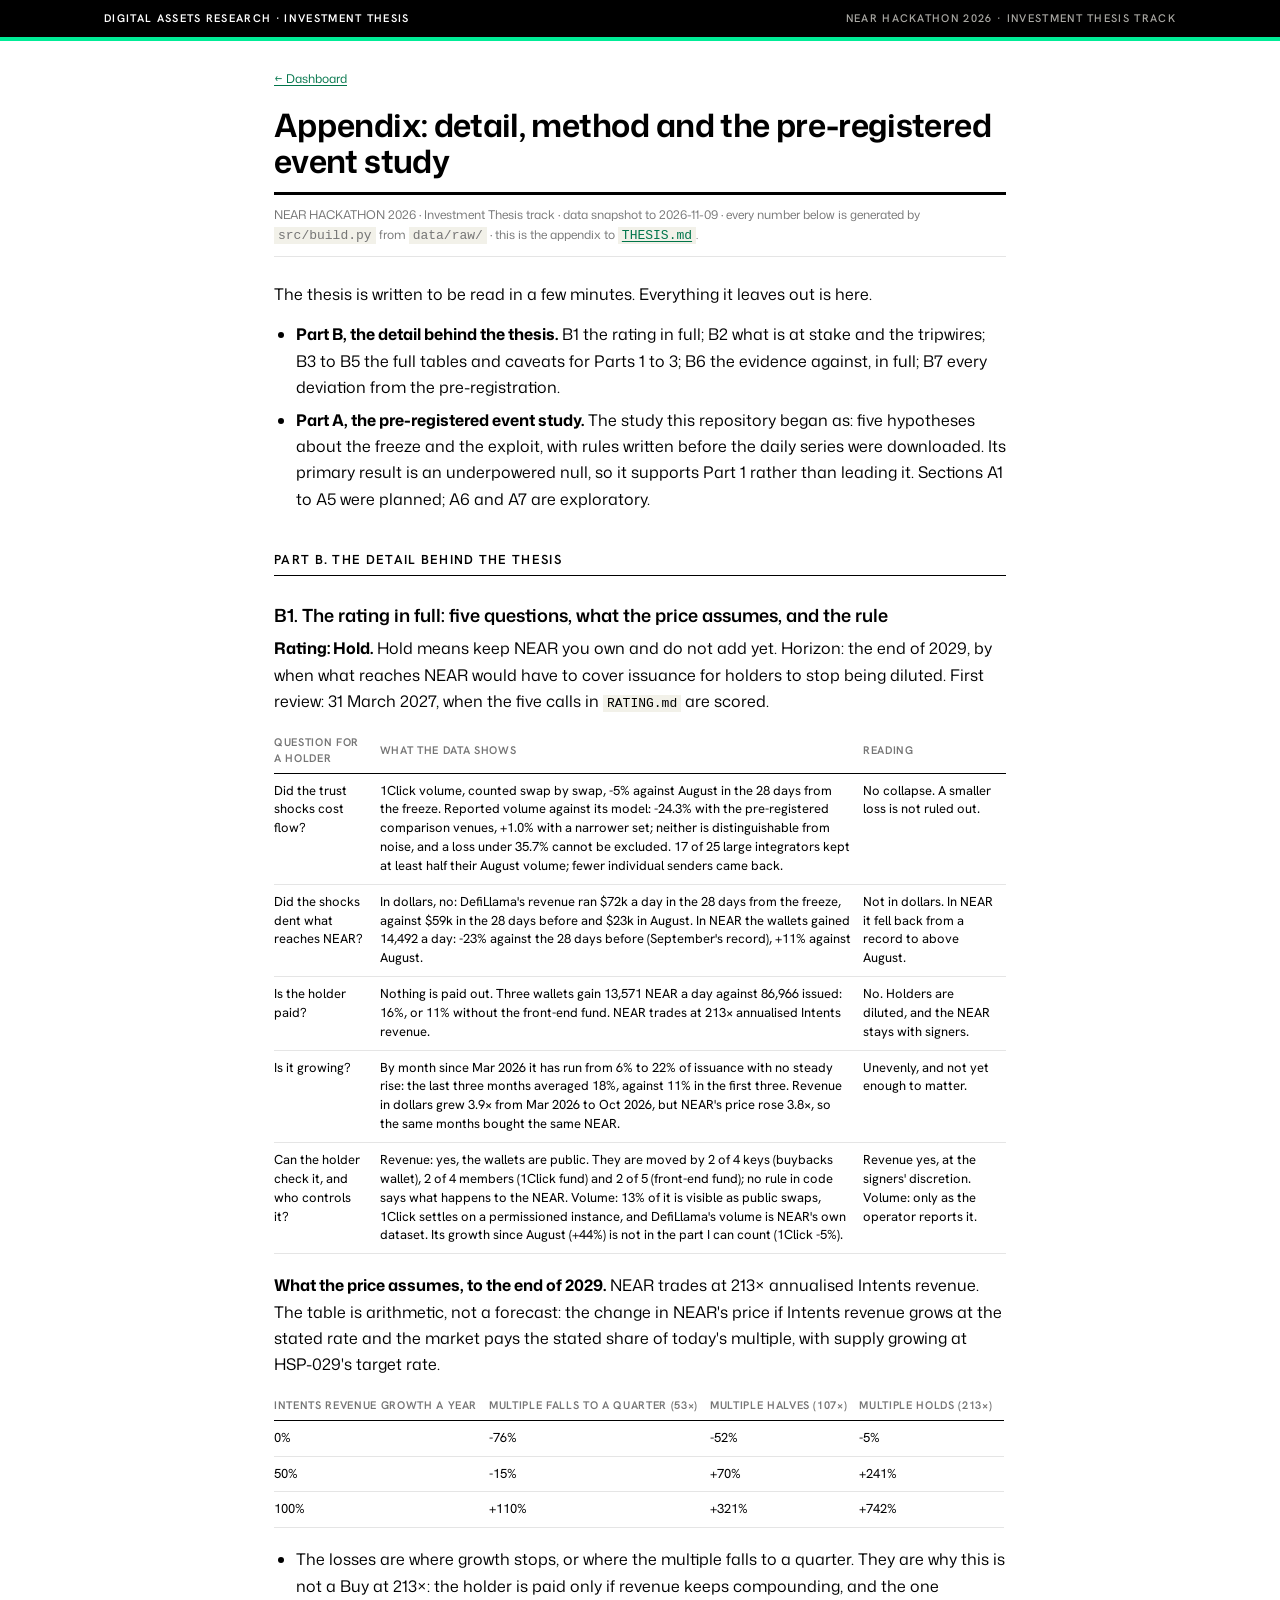
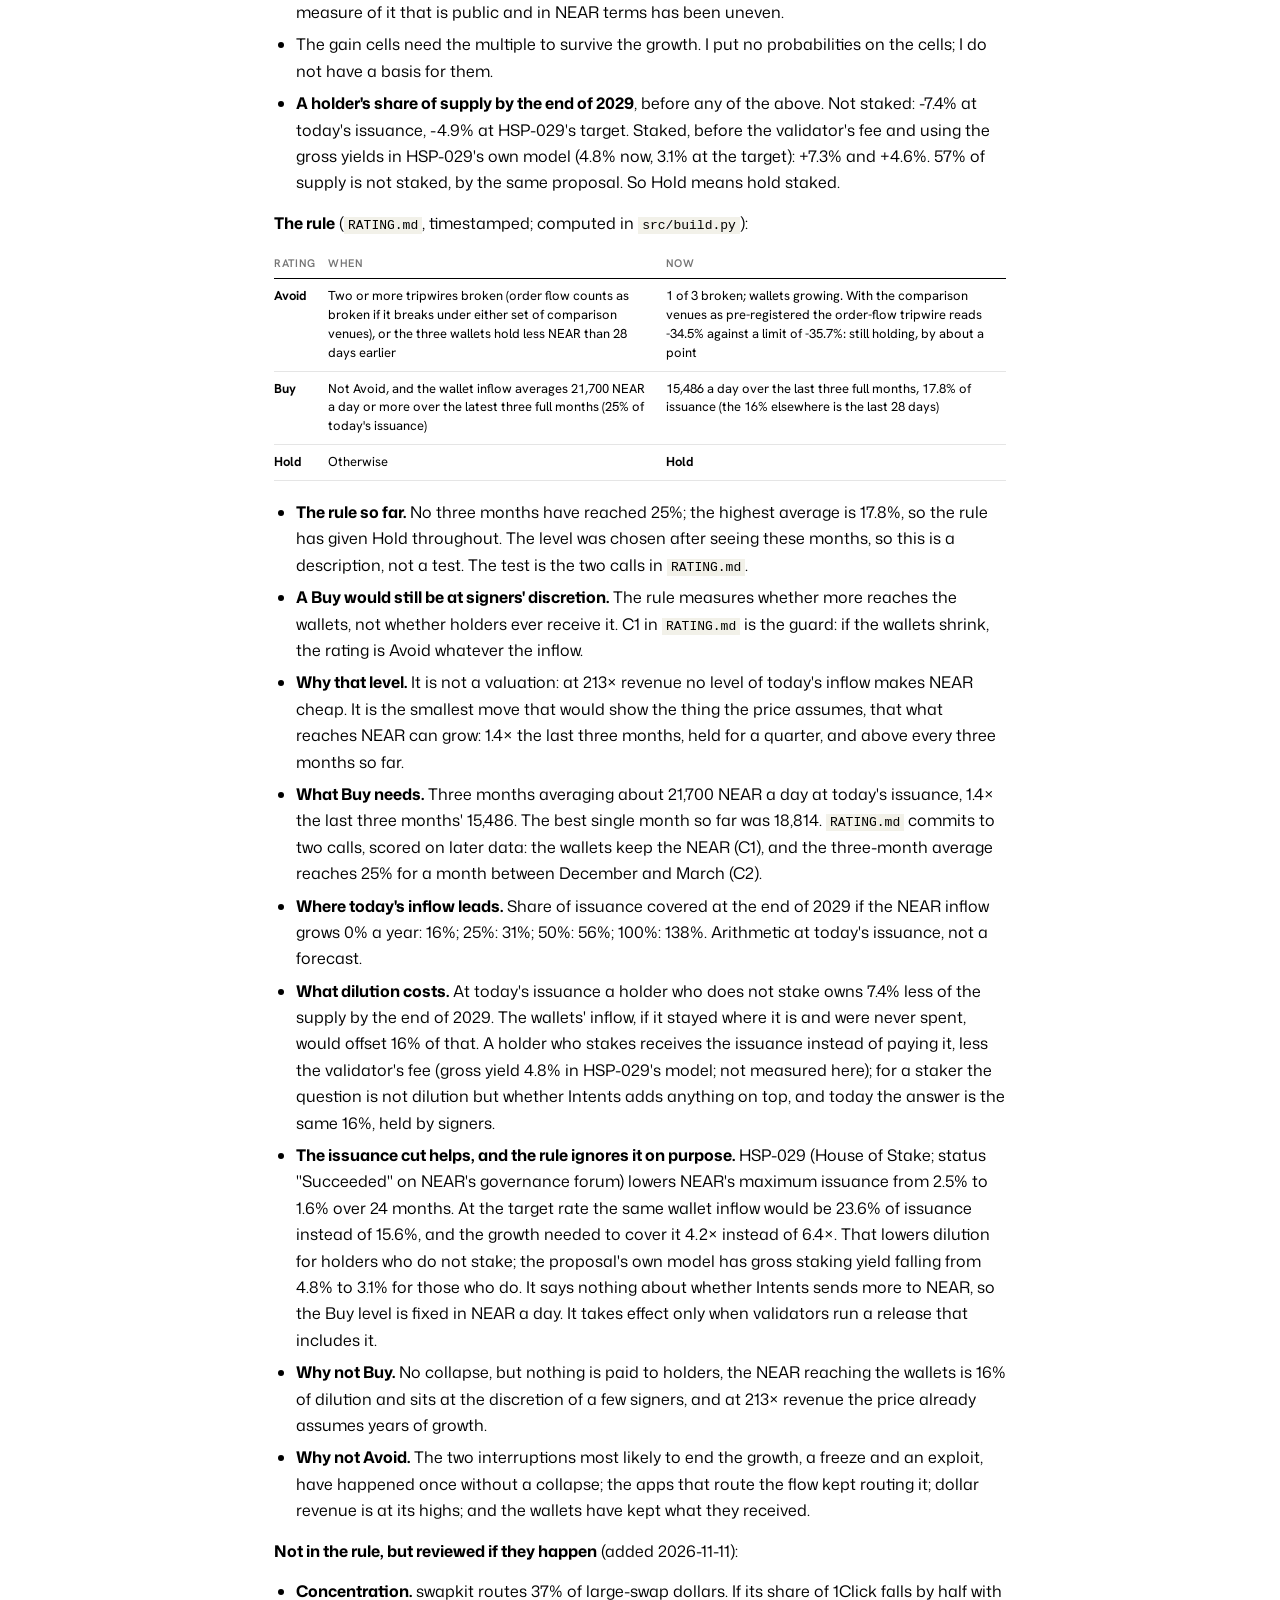
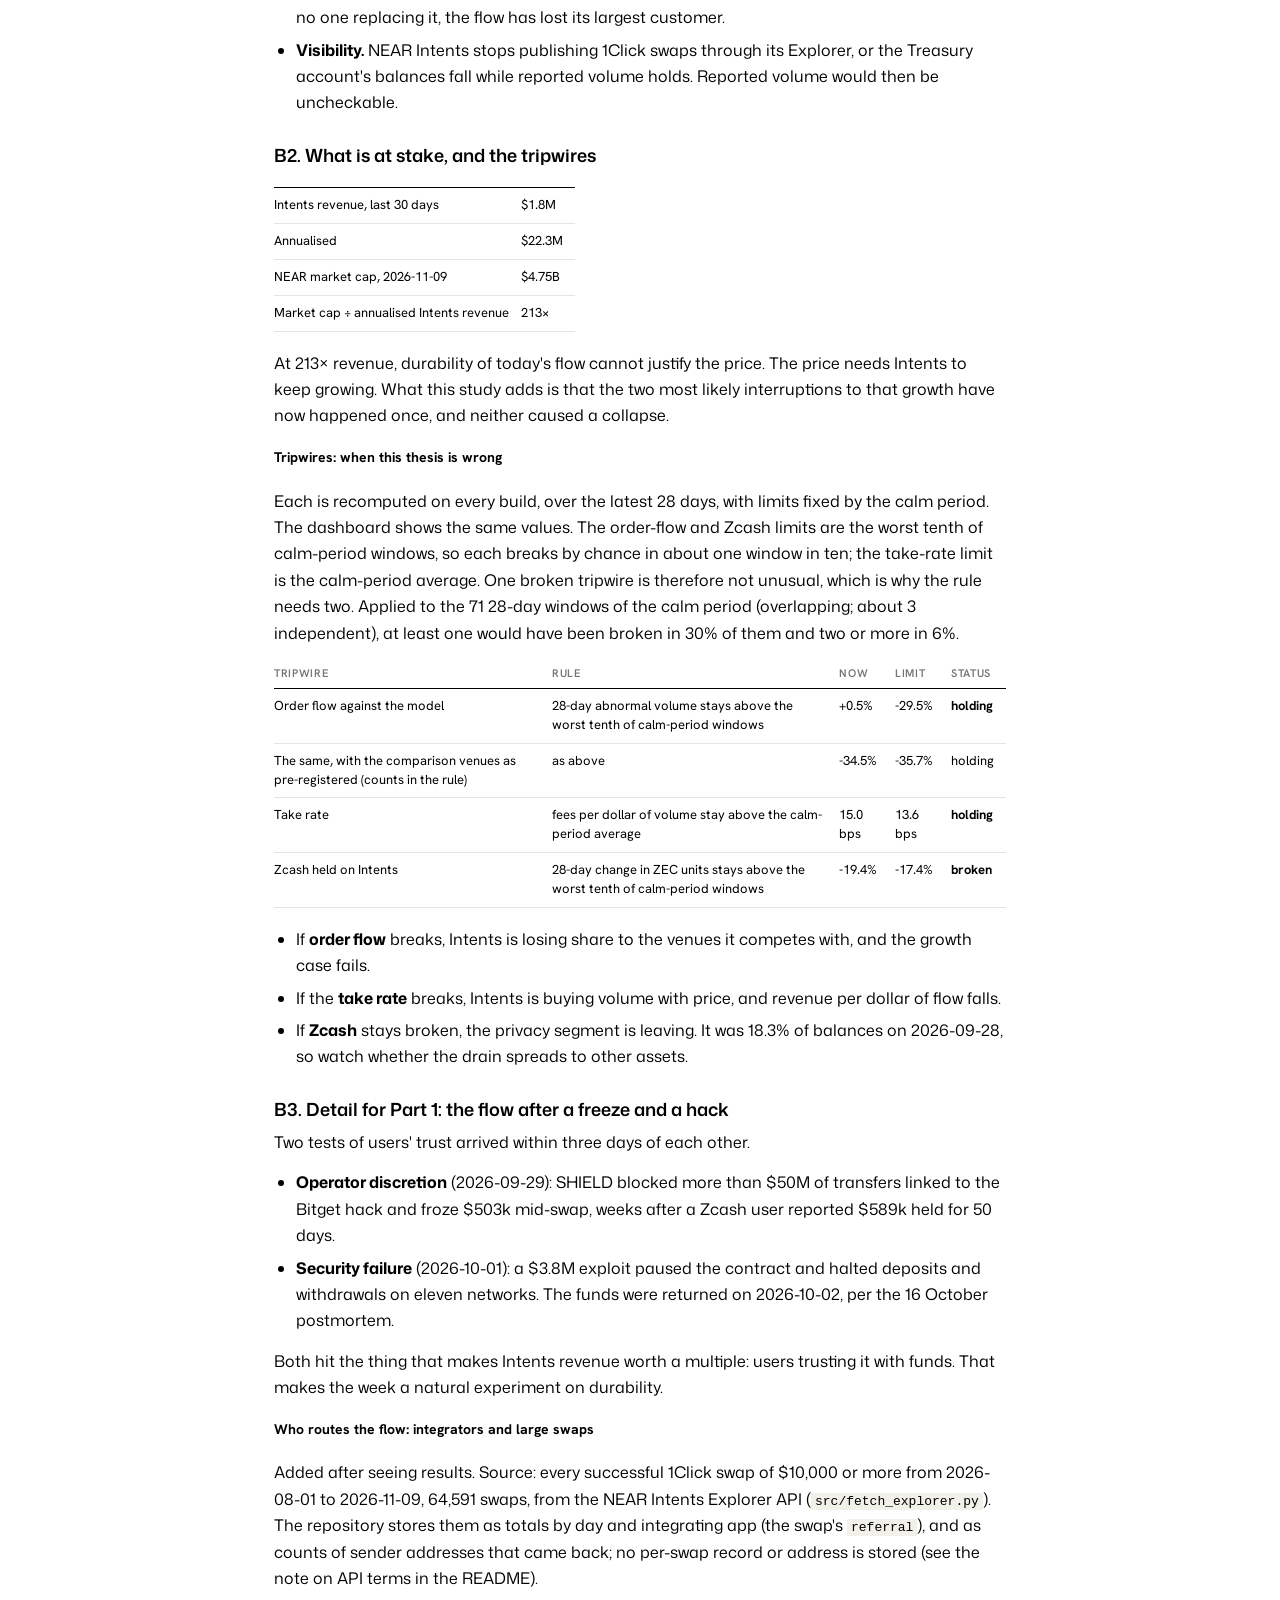
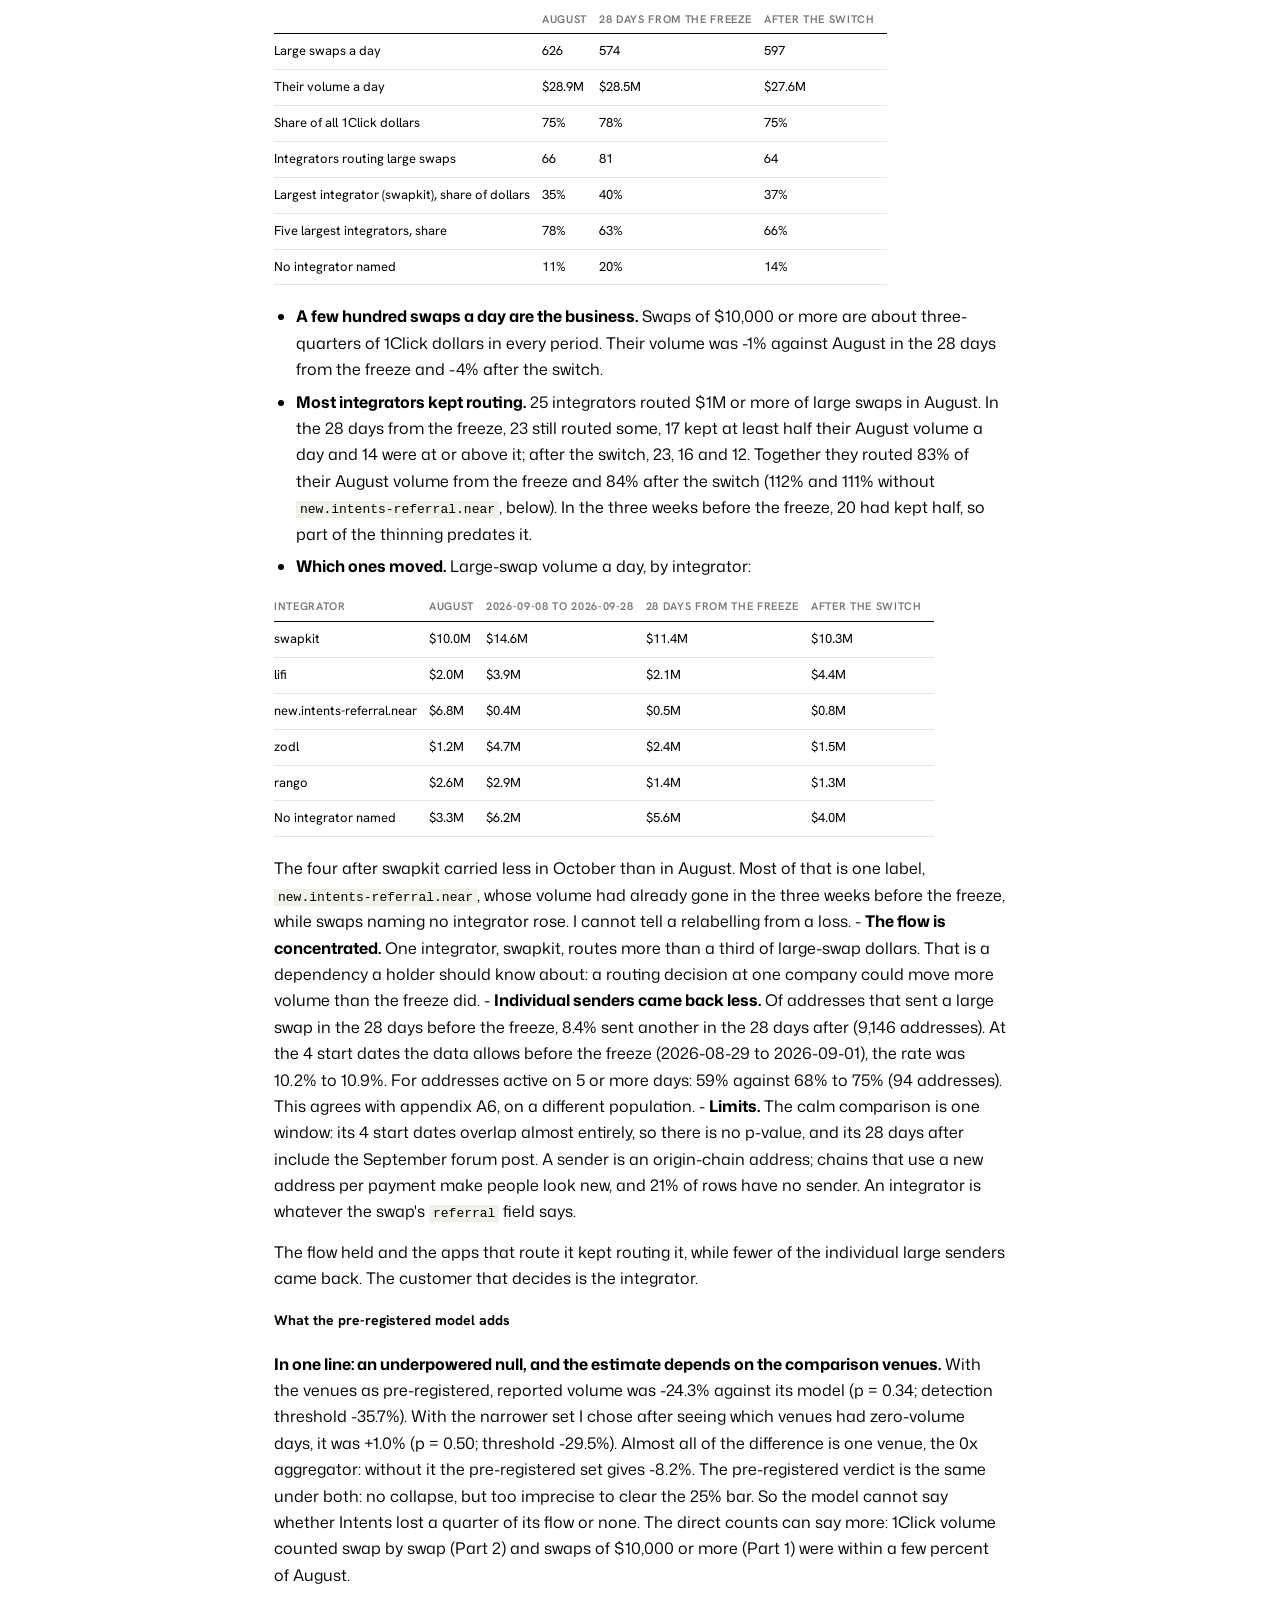
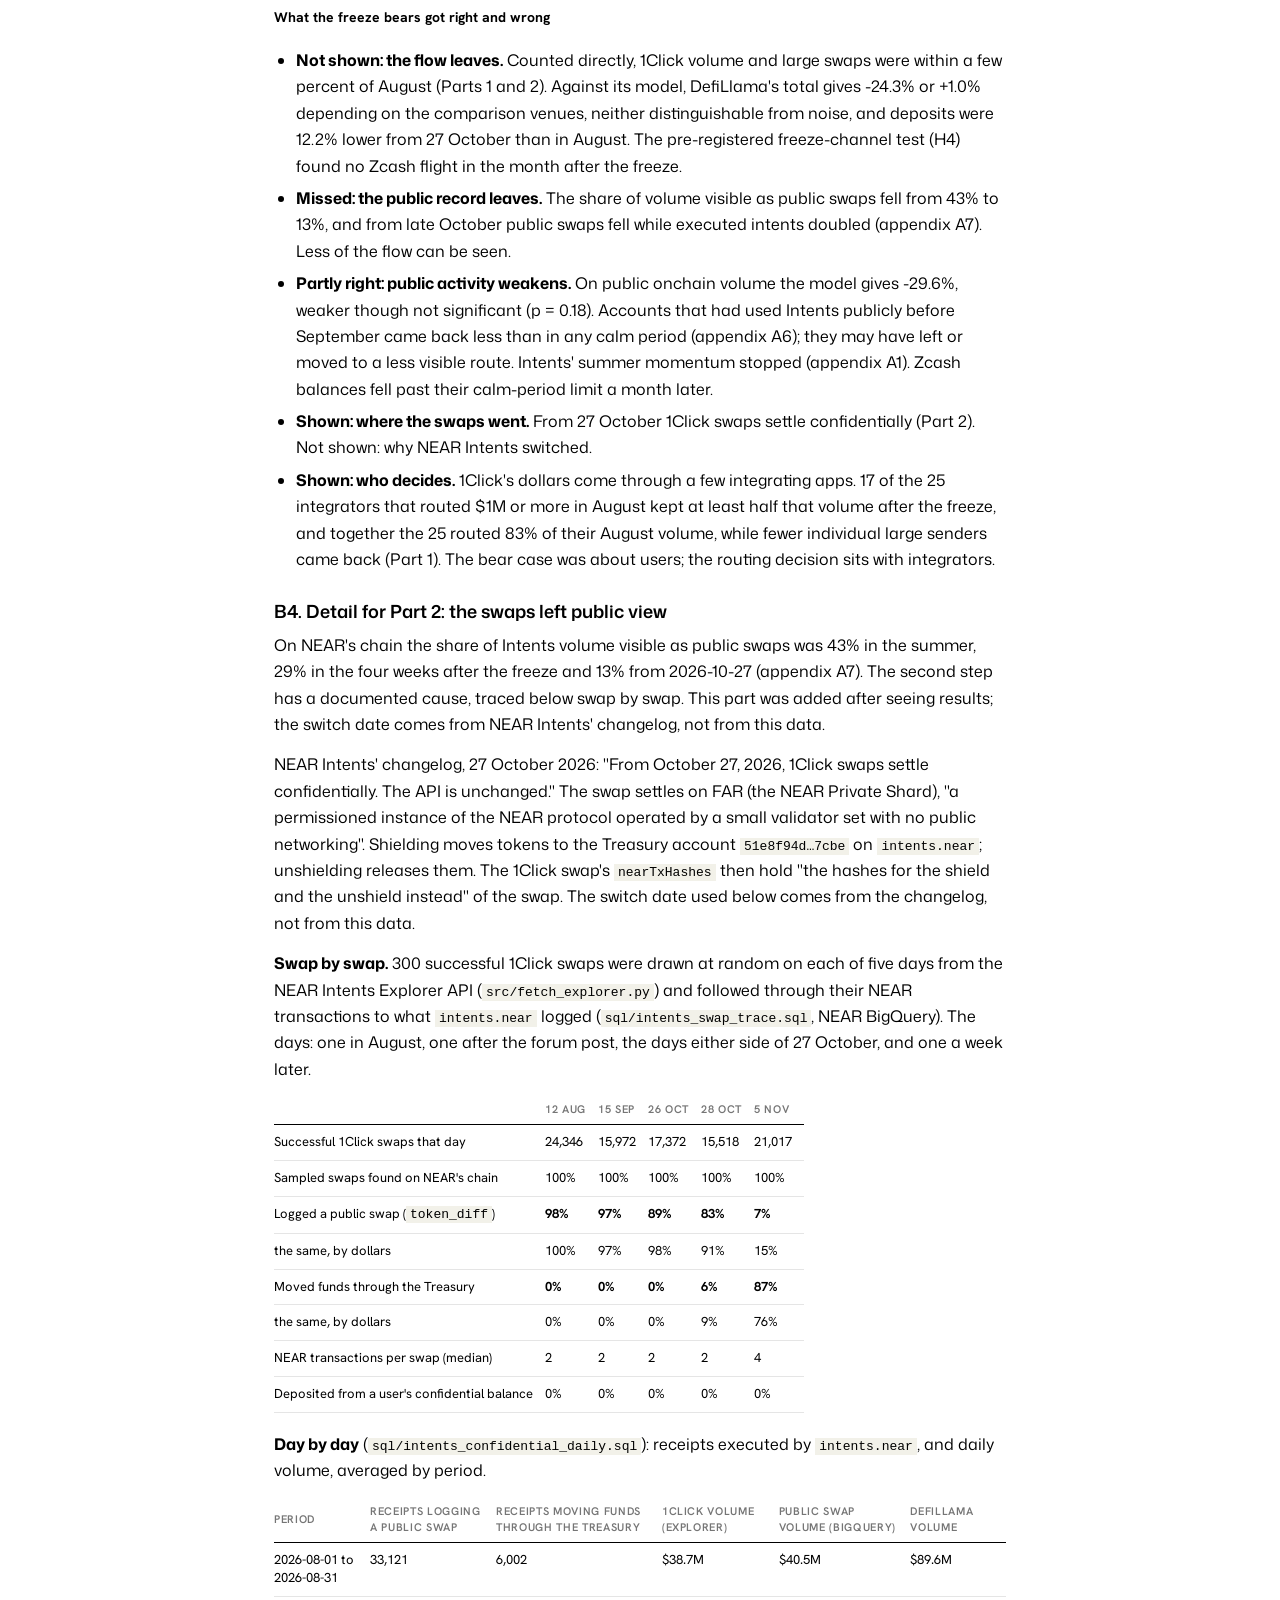
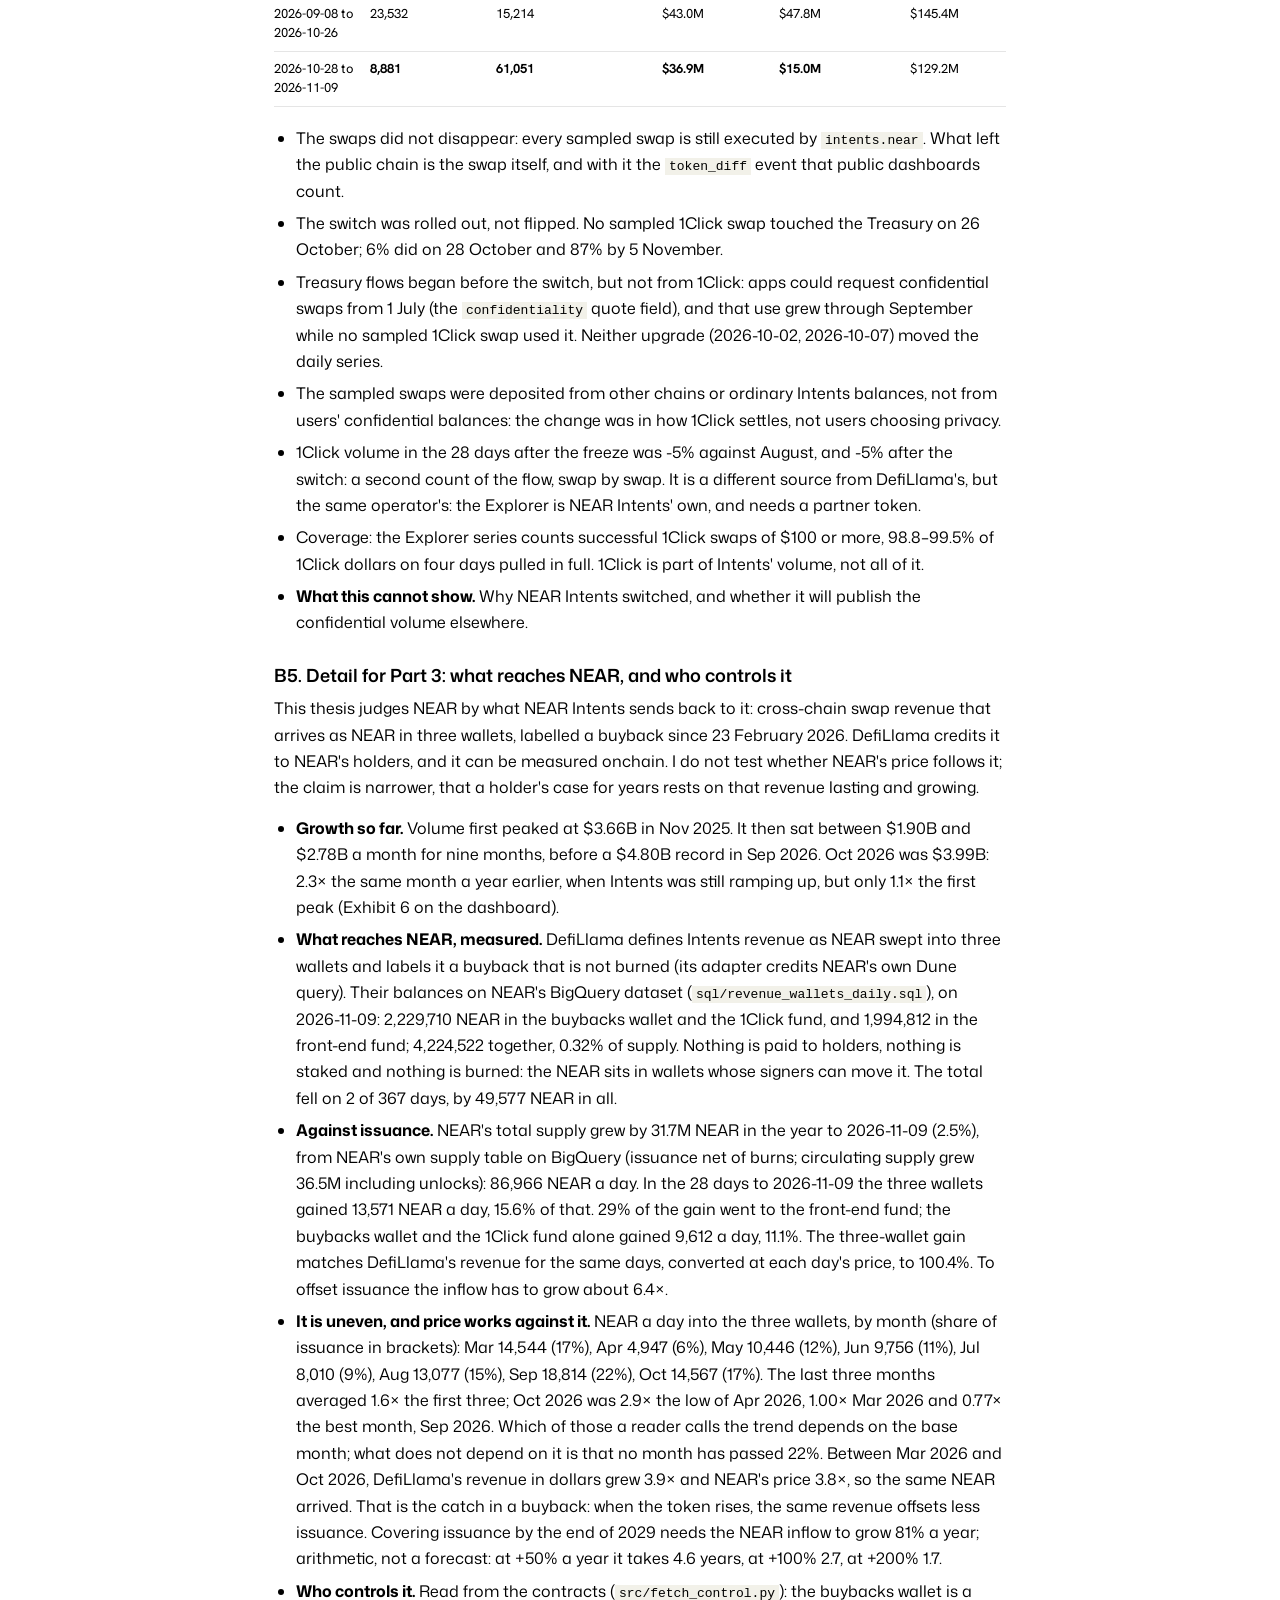
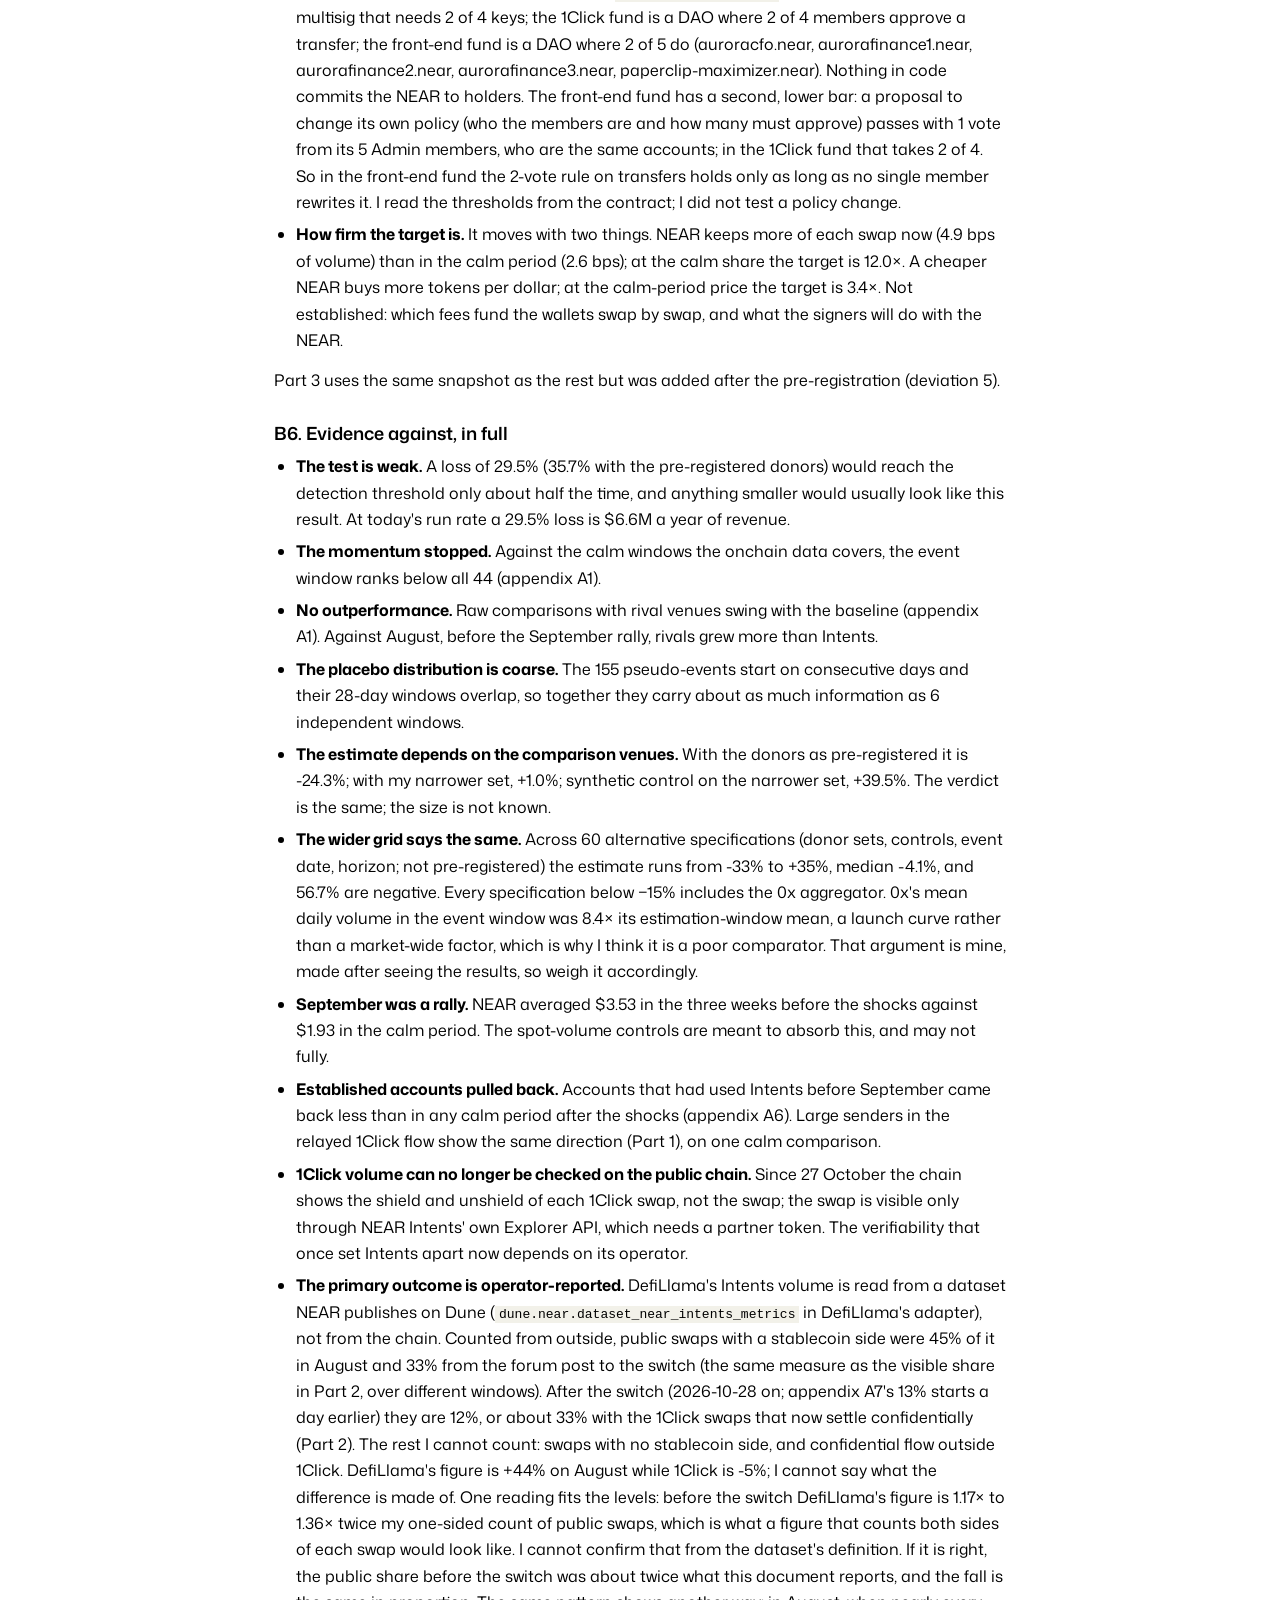
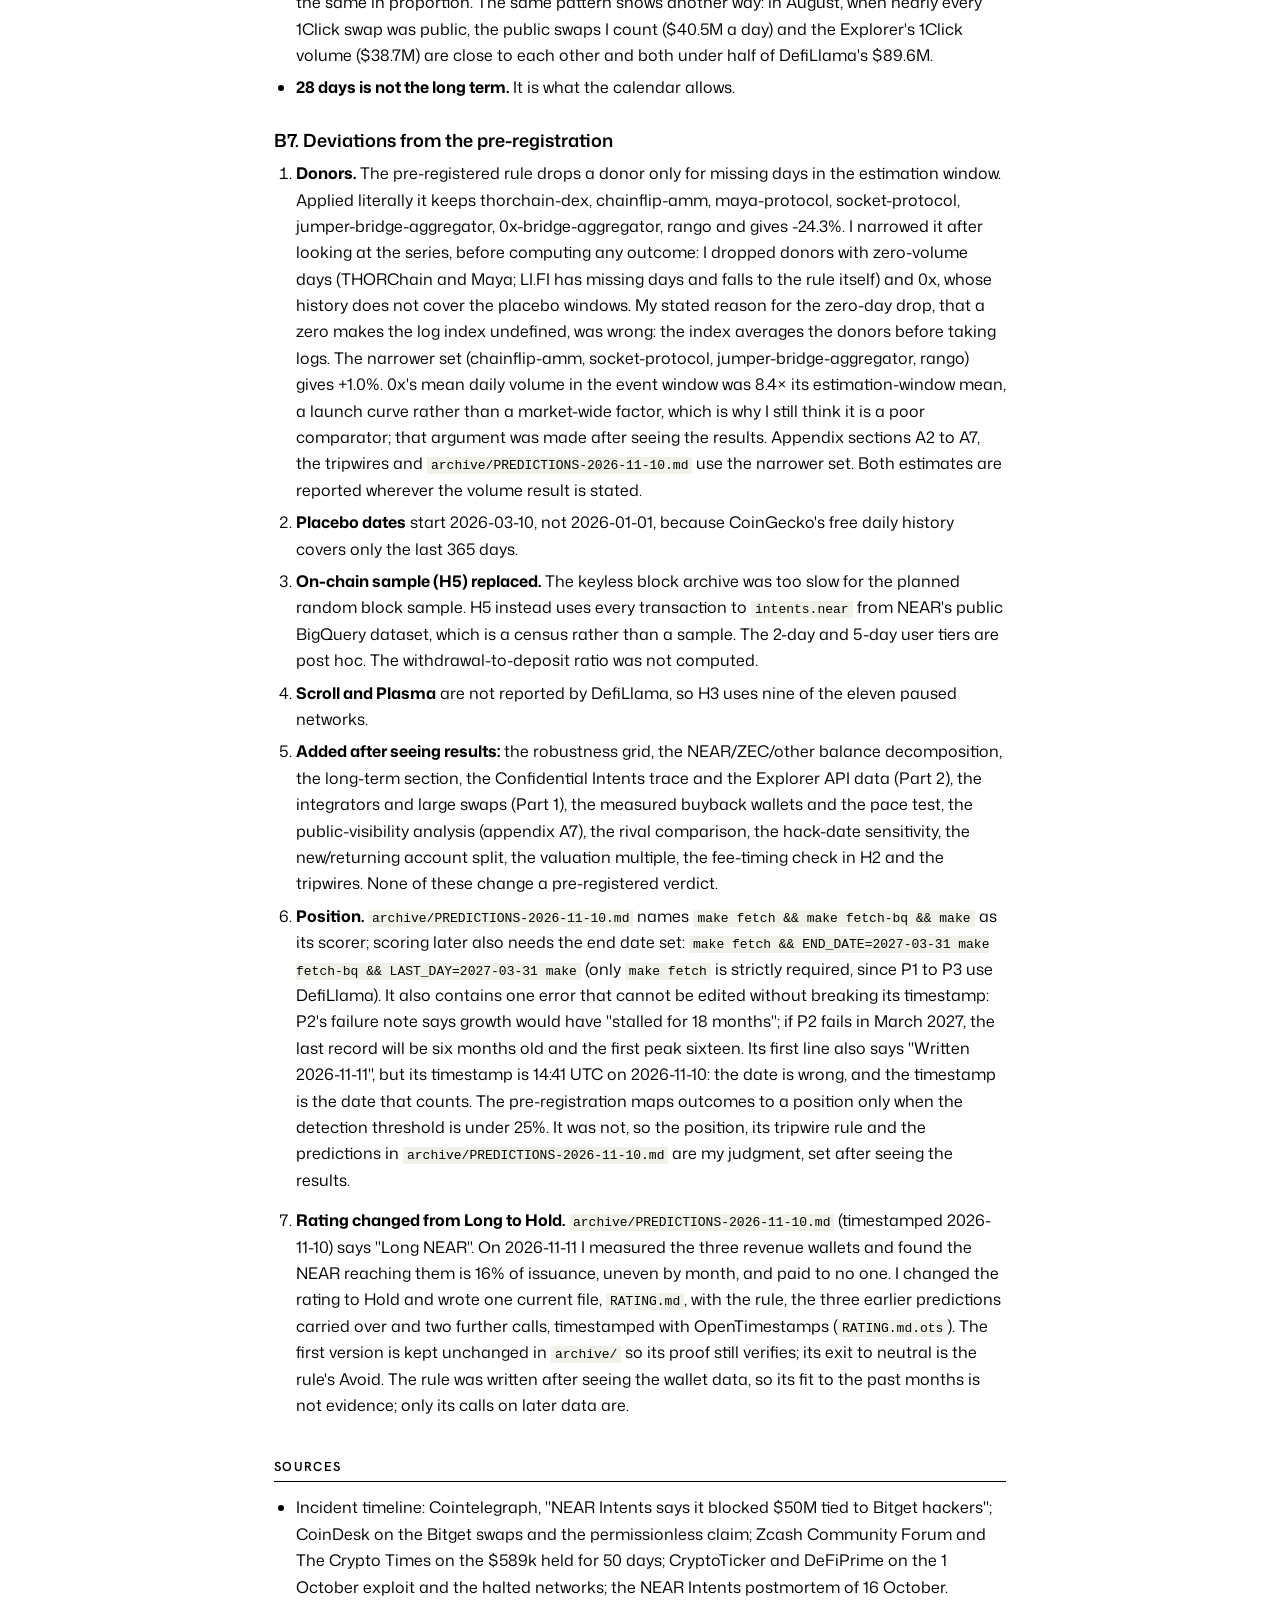
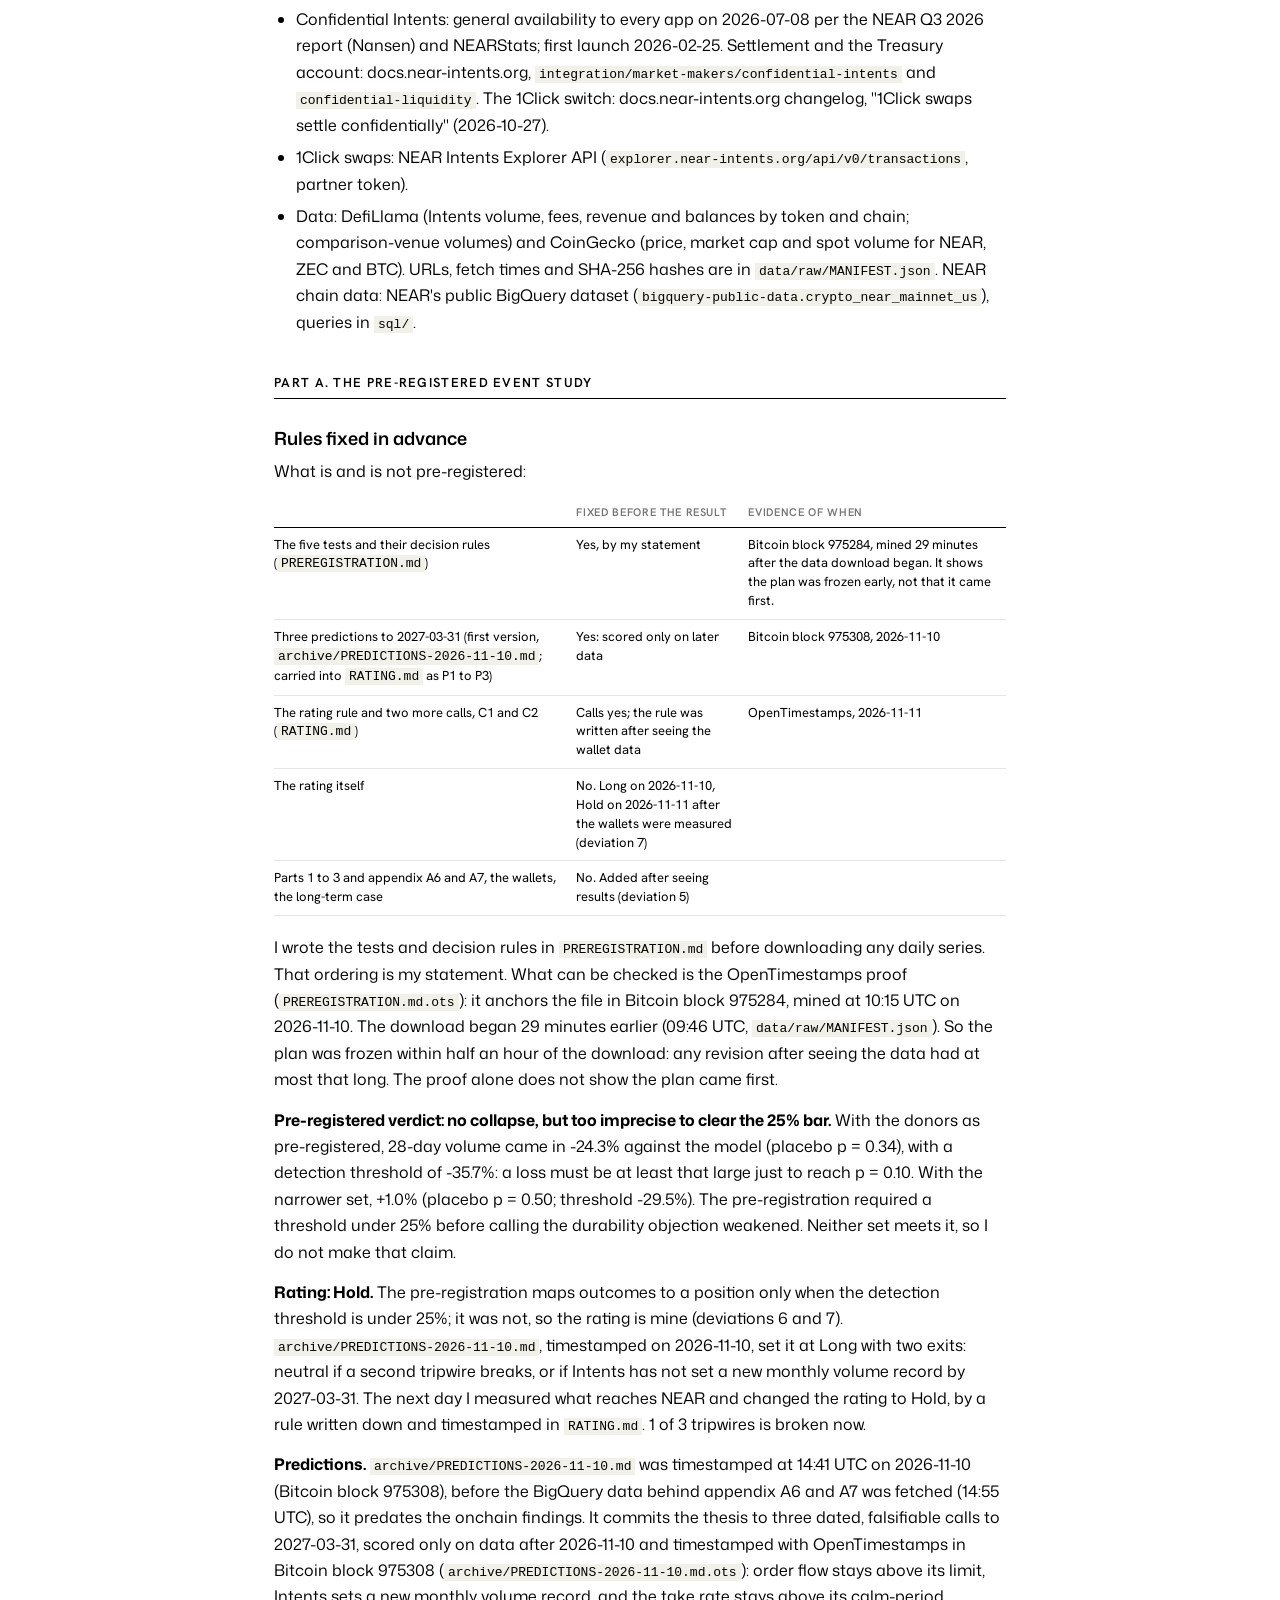
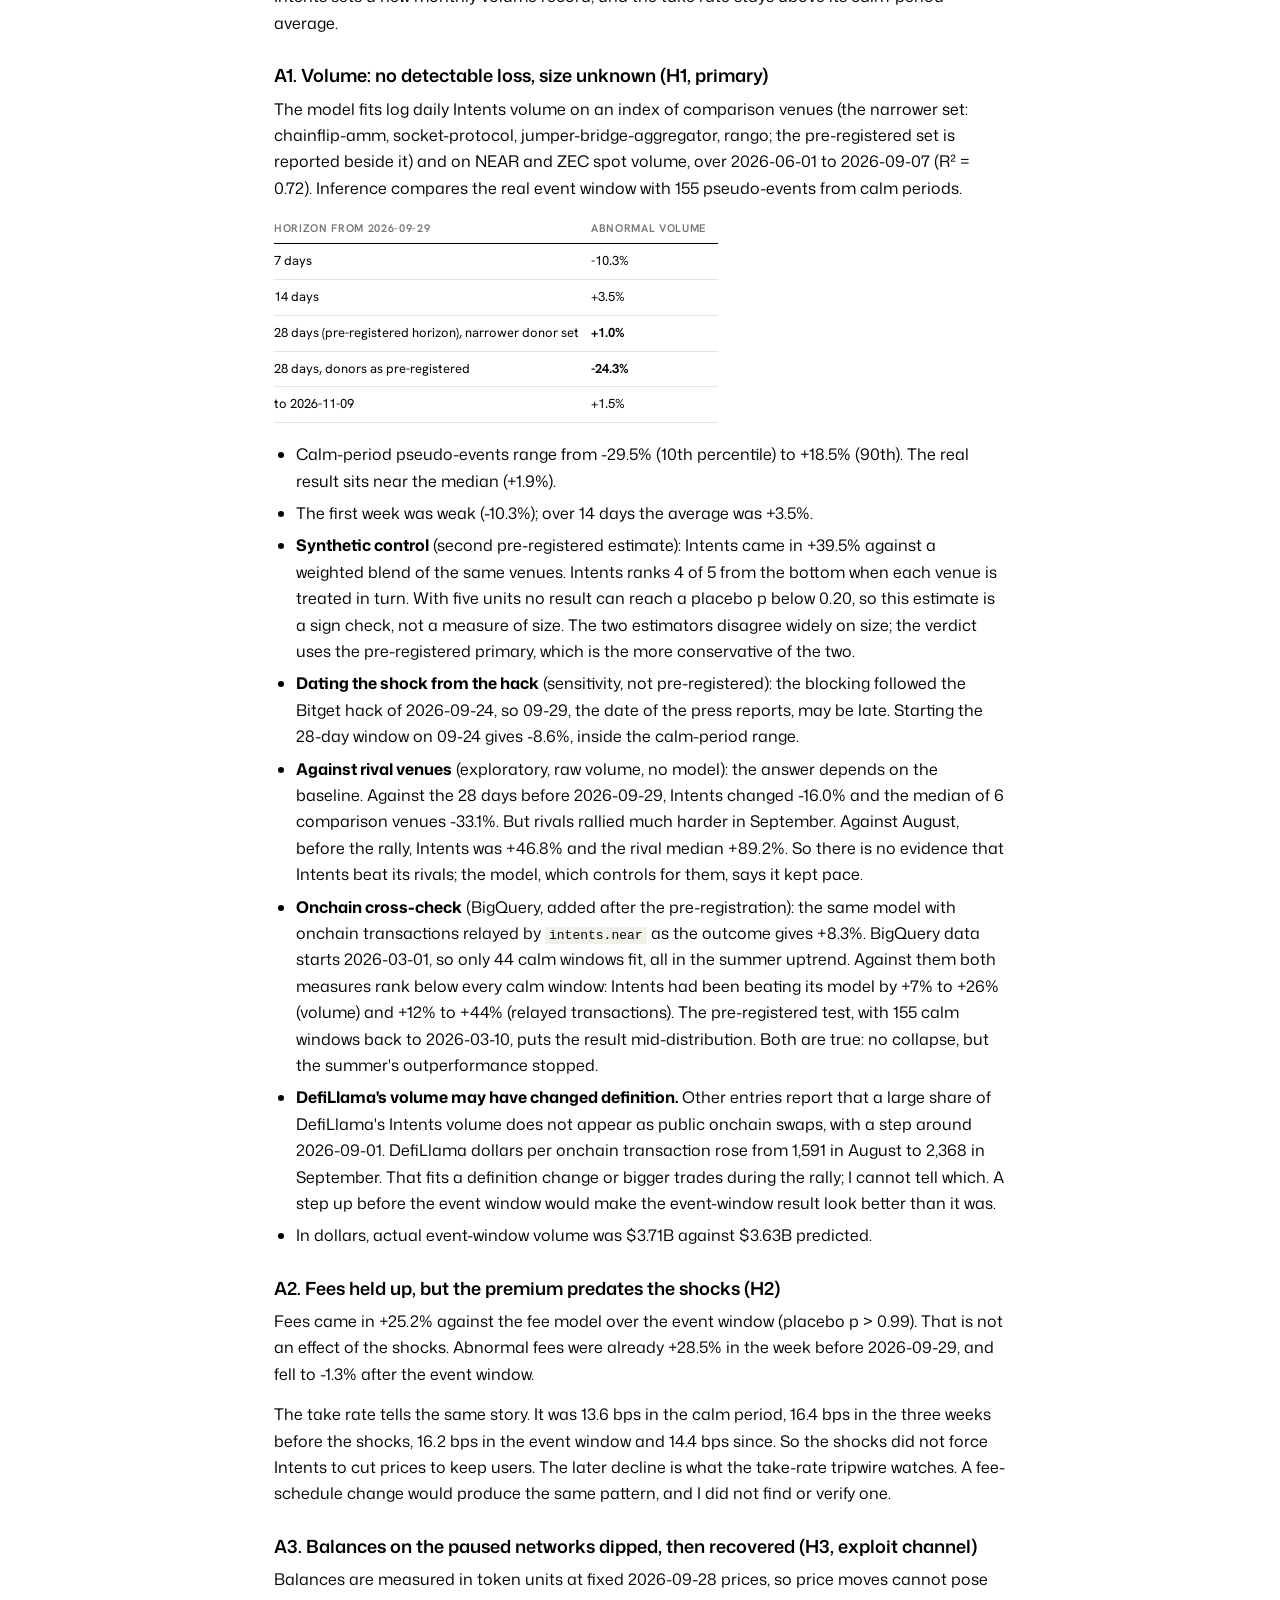
==== commit 3563aae5: "Tell the story in one order everywhere: resilient business, the drop that was not a drop, little rea" ====
--- a/docs/appendix.html
+++ b/docs/appendix.html
@@ -18,7 +18,7 @@
 <p>The thesis is written to be read in a few minutes. Everything it leaves out is here.</p>
 <ul>
 <li><strong>Part B, the detail behind the thesis.</strong> B1 the rating in full; B2 what is at stake and the tripwires; B3 to B5 the full tables and caveats for Parts 1 to 3; B6 the evidence against, in full; B7 every deviation from the pre-registration.</li>
-<li><strong>Part A, the pre-registered event study.</strong> The study this repository began as: five hypotheses about the freeze and the exploit, with rules written before the daily series were downloaded. Its primary result is an underpowered null, so it supports Part 3 rather than leading it. Sections A1 to A5 were planned; A6 and A7 are exploratory.</li>
+<li><strong>Part A, the pre-registered event study.</strong> The study this repository began as: five hypotheses about the freeze and the exploit, with rules written before the daily series were downloaded. Its primary result is an underpowered null, so it supports Part 1 rather than leading it. Sections A1 to A5 were planned; A6 and A7 are exploratory.</li>
 </ul>
 <h2>Part B. The detail behind the thesis</h2>
 <h3>B1. The rating in full: five questions, what the price assumes, and the rule</h3>
@@ -214,18 +214,144 @@
 <li>If the <strong>take rate</strong> breaks, Intents is buying volume with price, and revenue per dollar of flow falls.</li>
 <li>If <strong>Zcash</strong> stays broken, the privacy segment is leaving. It was 18.3% of balances on 2026-09-28, so watch whether the drain spreads to other assets.</li>
 </ul>
-<h3>B3. Detail for Part 1: what reaches NEAR, and who controls it</h3>
-<p>This thesis judges NEAR by what NEAR Intents sends back to it: cross-chain swap revenue that arrives as NEAR in three wallets, labelled a buyback since 23 February 2026. DefiLlama credits it to NEAR's holders, and it can be measured onchain. I do not test whether NEAR's price follows it; the claim is narrower, that a holder's case for years rests on that revenue lasting and growing.</p>
-<ul>
-<li><strong>Growth so far.</strong> Volume first peaked at $3.66B in Nov 2025. It then sat between $1.90B and $2.78B a month for nine months, before a $4.80B record in Sep 2026. Oct 2026 was $3.99B: 2.3× the same month a year earlier, when Intents was still ramping up, but only 1.1× the first peak (Exhibit 6 on the dashboard).</li>
-<li><strong>What reaches NEAR, measured.</strong> DefiLlama defines Intents revenue as NEAR swept into three wallets and labels it a buyback that is not burned (its adapter credits NEAR's own Dune query). Their balances on NEAR's BigQuery dataset (<code>sql/revenue_wallets_daily.sql</code>), on 2026-11-09: 2,229,710 NEAR in the buybacks wallet and the 1Click fund, and 1,994,812 in the front-end fund; 4,224,522 together, 0.32% of supply. Nothing is paid to holders, nothing is staked and nothing is burned: the NEAR sits in wallets whose signers can move it. The total fell on 2 of 367 days, by 49,577 NEAR in all.</li>
-<li><strong>Against issuance.</strong> NEAR's total supply grew by 31.7M NEAR in the year to 2026-11-09 (2.5%), from NEAR's own supply table on BigQuery (issuance net of burns; circulating supply grew 36.5M including unlocks): 86,966 NEAR a day. In the 28 days to 2026-11-09 the three wallets gained 13,571 NEAR a day, 15.6% of that. 29% of the gain went to the front-end fund; the buybacks wallet and the 1Click fund alone gained 9,612 a day, 11.1%. The three-wallet gain matches DefiLlama's revenue for the same days, converted at each day's price, to 100.4%. To offset issuance the inflow has to grow about 6.4×.</li>
-<li><strong>It is uneven, and price works against it.</strong> NEAR a day into the three wallets, by month (share of issuance in brackets): Mar 14,544 (17%), Apr 4,947 (6%), May 10,446 (12%), Jun 9,756 (11%), Jul 8,010 (9%), Aug 13,077 (15%), Sep 18,814 (22%), Oct 14,567 (17%). The last three months averaged 1.6× the first three; Oct 2026 was 2.9× the low of Apr 2026, 1.00× Mar 2026 and 0.77× the best month, Sep 2026. Which of those a reader calls the trend depends on the base month; what does not depend on it is that no month has passed 22%. Between Mar 2026 and Oct 2026, DefiLlama's revenue in dollars grew 3.9× and NEAR's price 3.8×, so the same NEAR arrived. That is the catch in a buyback: when the token rises, the same revenue offsets less issuance. Covering issuance by the end of 2029 needs the NEAR inflow to grow 81% a year; arithmetic, not a forecast: at +50% a year it takes 4.6 years, at +100% 2.7, at +200% 1.7.</li>
-<li><strong>Who controls it.</strong> Read from the contracts (<code>src/fetch_control.py</code>): the buybacks wallet is a multisig that needs 2 of 4 keys; the 1Click fund is a DAO where 2 of 4 members approve a transfer; the front-end fund is a DAO where 2 of 5 do (auroracfo.near, aurorafinance1.near, aurorafinance2.near, aurorafinance3.near, paperclip-maximizer.near). Nothing in code commits the NEAR to holders. The front-end fund has a second, lower bar: a proposal to change its own policy (who the members are and how many must approve) passes with 1 vote from its 5 Admin members, who are the same accounts; in the 1Click fund that takes 2 of 4. So in the front-end fund the 2-vote rule on transfers holds only as long as no single member rewrites it. I read the thresholds from the contract; I did not test a policy change.</li>
-<li><strong>How firm the target is.</strong> It moves with two things. NEAR keeps more of each swap now (4.9 bps of volume) than in the calm period (2.6 bps); at the calm share the target is 12.0×. A cheaper NEAR buys more tokens per dollar; at the calm-period price the target is 3.4×. Not established: which fees fund the wallets swap by swap, and what the signers will do with the NEAR.</li>
-<li><strong>Why durability is the next question.</strong> A small inflow is only worth holding for if the revenue behind it does not disappear the first time trust is tested. Part 3 looks at exactly that.</li>
-</ul>
-<p>Part 1 uses the same snapshot as the rest but was added after the pre-registration (deviation 5).</p>
+<h3>B3. Detail for Part 1: the flow after a freeze and a hack</h3>
+<p>Two tests of users' trust arrived within three days of each other.</p>
+<ul>
+<li><strong>Operator discretion</strong> (2026-09-29): SHIELD blocked more than $50M of transfers linked to the Bitget hack and froze $503k mid-swap, weeks after a Zcash user reported $589k held for 50 days.</li>
+<li><strong>Security failure</strong> (2026-10-01): a $3.8M exploit paused the contract and halted deposits and withdrawals on eleven networks. The funds were returned on 2026-10-02, per the 16 October postmortem.</li>
+</ul>
+<p>Both hit the thing that makes Intents revenue worth a multiple: users trusting it with funds. That makes the week a natural experiment on durability.</p>
+<h4>Who routes the flow: integrators and large swaps</h4>
+<p>Added after seeing results. Source: every successful 1Click swap of $10,000 or more from 2026-08-01 to 2026-11-09, 64,591 swaps, from the NEAR Intents Explorer API (<code>src/fetch_explorer.py</code>). The repository stores them as totals by day and integrating app (the swap's <code>referral</code>), and as counts of sender addresses that came back; no per-swap record or address is stored (see the note on API terms in the README).</p>
+<table>
+<thead>
+<tr>
+<th></th>
+<th>August</th>
+<th>28 days from the freeze</th>
+<th>After the switch</th>
+</tr>
+</thead>
+<tbody>
+<tr>
+<td>Large swaps a day</td>
+<td>626</td>
+<td>574</td>
+<td>597</td>
+</tr>
+<tr>
+<td>Their volume a day</td>
+<td>$28.9M</td>
+<td>$28.5M</td>
+<td>$27.6M</td>
+</tr>
+<tr>
+<td>Share of all 1Click dollars</td>
+<td>75%</td>
+<td>78%</td>
+<td>75%</td>
+</tr>
+<tr>
+<td>Integrators routing large swaps</td>
+<td>66</td>
+<td>81</td>
+<td>64</td>
+</tr>
+<tr>
+<td>Largest integrator (swapkit), share of dollars</td>
+<td>35%</td>
+<td>40%</td>
+<td>37%</td>
+</tr>
+<tr>
+<td>Five largest integrators, share</td>
+<td>78%</td>
+<td>63%</td>
+<td>66%</td>
+</tr>
+<tr>
+<td>No integrator named</td>
+<td>11%</td>
+<td>20%</td>
+<td>14%</td>
+</tr>
+</tbody>
+</table>
+<ul>
+<li><strong>A few hundred swaps a day are the business.</strong> Swaps of $10,000 or more are about three-quarters of 1Click dollars in every period. Their volume was -1% against August in the 28 days from the freeze and -4% after the switch.</li>
+<li><strong>Most integrators kept routing.</strong> 25 integrators routed $1M or more of large swaps in August. In the 28 days from the freeze, 23 still routed some, 17 kept at least half their August volume a day and 14 were at or above it; after the switch, 23, 16 and 12. Together they routed 83% of their August volume from the freeze and 84% after the switch (112% and 111% without <code>new.intents-referral.near</code>, below). In the three weeks before the freeze, 20 had kept half, so part of the thinning predates it.</li>
+<li><strong>Which ones moved.</strong> Large-swap volume a day, by integrator:</li>
+</ul>
+<table>
+<thead>
+<tr>
+<th>Integrator</th>
+<th>August</th>
+<th>2026-09-08 to 2026-09-28</th>
+<th>28 days from the freeze</th>
+<th>After the switch</th>
+</tr>
+</thead>
+<tbody>
+<tr>
+<td>swapkit</td>
+<td>$10.0M</td>
+<td>$14.6M</td>
+<td>$11.4M</td>
+<td>$10.3M</td>
+</tr>
+<tr>
+<td>lifi</td>
+<td>$2.0M</td>
+<td>$3.9M</td>
+<td>$2.1M</td>
+<td>$4.4M</td>
+</tr>
+<tr>
+<td>new.intents-referral.near</td>
+<td>$6.8M</td>
+<td>$0.4M</td>
+<td>$0.5M</td>
+<td>$0.8M</td>
+</tr>
+<tr>
+<td>zodl</td>
+<td>$1.2M</td>
+<td>$4.7M</td>
+<td>$2.4M</td>
+<td>$1.5M</td>
+</tr>
+<tr>
+<td>rango</td>
+<td>$2.6M</td>
+<td>$2.9M</td>
+<td>$1.4M</td>
+<td>$1.3M</td>
+</tr>
+<tr>
+<td>No integrator named</td>
+<td>$3.3M</td>
+<td>$6.2M</td>
+<td>$5.6M</td>
+<td>$4.0M</td>
+</tr>
+</tbody>
+</table>
+<p>The four after swapkit carried less in October than in August. Most of that is one label, <code>new.intents-referral.near</code>, whose volume had already gone in the three weeks before the freeze, while swaps naming no integrator rose. I cannot tell a relabelling from a loss.
+- <strong>The flow is concentrated.</strong> One integrator, swapkit, routes more than a third of large-swap dollars. That is a dependency a holder should know about: a routing decision at one company could move more volume than the freeze did.
+- <strong>Individual senders came back less.</strong> Of addresses that sent a large swap in the 28 days before the freeze, 8.4% sent another in the 28 days after (9,146 addresses). At the 4 start dates the data allows before the freeze (2026-08-29 to 2026-09-01), the rate was 10.2% to 10.9%. For addresses active on 5 or more days: 59% against 68% to 75% (94 addresses). This agrees with appendix A6, on a different population.
+- <strong>Limits.</strong> The calm comparison is one window: its 4 start dates overlap almost entirely, so there is no p-value, and its 28 days after include the September forum post. A sender is an origin-chain address; chains that use a new address per payment make people look new, and 21% of rows have no sender. An integrator is whatever the swap's <code>referral</code> field says.</p>
+<p>The flow held and the apps that route it kept routing it, while fewer of the individual large senders came back. The customer that decides is the integrator.</p>
+<h4>What the pre-registered model adds</h4>
+<p><strong>In one line: an underpowered null, and the estimate depends on the comparison venues.</strong> With the venues as pre-registered, reported volume was -24.3% against its model (p = 0.34; detection threshold -35.7%). With the narrower set I chose after seeing which venues had zero-volume days, it was +1.0% (p = 0.50; threshold -29.5%). Almost all of the difference is one venue, the 0x aggregator: without it the pre-registered set gives -8.2%. The pre-registered verdict is the same under both: no collapse, but too imprecise to clear the 25% bar. So the model cannot say whether Intents lost a quarter of its flow or none. The direct counts can say more: 1Click volume counted swap by swap (Part 2) and swaps of $10,000 or more (Part 1) were within a few percent of August.</p>
+<h4>What the freeze bears got right and wrong</h4>
+<ul>
+<li><strong>Not shown: the flow leaves.</strong> Counted directly, 1Click volume and large swaps were within a few percent of August (Parts 1 and 2). Against its model, DefiLlama's total gives -24.3% or +1.0% depending on the comparison venues, neither distinguishable from noise, and deposits were 12.2% lower from 27 October than in August. The pre-registered freeze-channel test (H4) found no Zcash flight in the month after the freeze.</li>
+<li><strong>Missed: the public record leaves.</strong> The share of volume visible as public swaps fell from 43% to 13%, and from late October public swaps fell while executed intents doubled (appendix A7). Less of the flow can be seen.</li>
+<li><strong>Partly right: public activity weakens.</strong> On public onchain volume the model gives -29.6%, weaker though not significant (p = 0.18). Accounts that had used Intents publicly before September came back less than in any calm period (appendix A6); they may have left or moved to a less visible route. Intents' summer momentum stopped (appendix A1). Zcash balances fell past their calm-period limit a month later.</li>
+<li><strong>Shown: where the swaps went.</strong> From 27 October 1Click swaps settle confidentially (Part 2). Not shown: why NEAR Intents switched.</li>
+<li><strong>Shown: who decides.</strong> 1Click's dollars come through a few integrating apps. 17 of the 25 integrators that routed $1M or more in August kept at least half that volume after the freeze, and together the 25 routed 83% of their August volume, while fewer individual large senders came back (Part 1). The bear case was about users; the routing decision sits with integrators.</li>
+</ul>
 <h3>B4. Detail for Part 2: the swaps left public view</h3>
 <p>On NEAR's chain the share of Intents volume visible as public swaps was 43% in the summer, 29% in the four weeks after the freeze and 13% from 2026-10-27 (appendix A7). The second step has a documented cause, traced below swap by swap. This part was added after seeing results; the switch date comes from NEAR Intents' changelog, not from this data.</p>
 <p>NEAR Intents' changelog, 27 October 2026: "From October 27, 2026, 1Click swaps settle confidentially. The API is unchanged." The swap settles on FAR (the NEAR Private Shard), "a permissioned instance of the NEAR protocol operated by a small validator set with no public networking". Shielding moves tokens to the Treasury account <code>51e8f94d…7cbe</code> on <code>intents.near</code>; unshielding releases them. The 1Click swap's <code>nearTxHashes</code> then hold "the hashes for the shield and the unshield instead" of the swap. The switch date used below comes from the changelog, not from this data.</p>
@@ -356,144 +482,17 @@
 <li>Coverage: the Explorer series counts successful 1Click swaps of $100 or more, 98.8–99.5% of 1Click dollars on four days pulled in full. 1Click is part of Intents' volume, not all of it.</li>
 <li><strong>What this cannot show.</strong> Why NEAR Intents switched, and whether it will publish the confidential volume elsewhere.</li>
 </ul>
-<h3>B5. Detail for Part 3: the flow after a freeze and an exploit</h3>
-<p>A small claim on revenue is only worth holding for if the revenue does not disappear the first time trust is tested. Two tests arrived within three days of each other.</p>
-<ul>
-<li><strong>Operator discretion</strong> (2026-09-29): SHIELD blocked more than $50M of transfers linked to the Bitget hack and froze $503k mid-swap, weeks after a Zcash user reported $589k held for 50 days.</li>
-<li><strong>Security failure</strong> (2026-10-01): a $3.8M exploit paused the contract and halted deposits and withdrawals on eleven networks. The funds were returned on 2026-10-02, per the 16 October postmortem.</li>
-</ul>
-<p>Both hit the thing that makes Intents revenue worth a multiple: users trusting it with funds. That makes the week a natural experiment on durability.</p>
-<h4>Who routes the flow: integrators and large swaps</h4>
-<p>Added after seeing results. Source: every successful 1Click swap of $10,000 or more from 2026-08-01 to 2026-11-09, 64,591 swaps, from the NEAR Intents Explorer API (<code>src/fetch_explorer.py</code>). The repository stores them as totals by day and integrating app (the swap's <code>referral</code>), and as counts of sender addresses that came back; no per-swap record or address is stored (see the note on API terms in the README).</p>
-<table>
-<thead>
-<tr>
-<th></th>
-<th>August</th>
-<th>28 days from the freeze</th>
-<th>After the switch</th>
-</tr>
-</thead>
-<tbody>
-<tr>
-<td>Large swaps a day</td>
-<td>626</td>
-<td>574</td>
-<td>597</td>
-</tr>
-<tr>
-<td>Their volume a day</td>
-<td>$28.9M</td>
-<td>$28.5M</td>
-<td>$27.6M</td>
-</tr>
-<tr>
-<td>Share of all 1Click dollars</td>
-<td>75%</td>
-<td>78%</td>
-<td>75%</td>
-</tr>
-<tr>
-<td>Integrators routing large swaps</td>
-<td>66</td>
-<td>81</td>
-<td>64</td>
-</tr>
-<tr>
-<td>Largest integrator (swapkit), share of dollars</td>
-<td>35%</td>
-<td>40%</td>
-<td>37%</td>
-</tr>
-<tr>
-<td>Five largest integrators, share</td>
-<td>78%</td>
-<td>63%</td>
-<td>66%</td>
-</tr>
-<tr>
-<td>No integrator named</td>
-<td>11%</td>
-<td>20%</td>
-<td>14%</td>
-</tr>
-</tbody>
-</table>
-<ul>
-<li><strong>A few hundred swaps a day are the business.</strong> Swaps of $10,000 or more are about three-quarters of 1Click dollars in every period. Their volume was -1% against August in the 28 days from the freeze and -4% after the switch.</li>
-<li><strong>Most integrators kept routing.</strong> 25 integrators routed $1M or more of large swaps in August. In the 28 days from the freeze, 23 still routed some, 17 kept at least half their August volume a day and 14 were at or above it; after the switch, 23, 16 and 12. Together they routed 83% of their August volume from the freeze and 84% after the switch (112% and 111% without <code>new.intents-referral.near</code>, below). In the three weeks before the freeze, 20 had kept half, so part of the thinning predates it.</li>
-<li><strong>Which ones moved.</strong> Large-swap volume a day, by integrator:</li>
-</ul>
-<table>
-<thead>
-<tr>
-<th>Integrator</th>
-<th>August</th>
-<th>2026-09-08 to 2026-09-28</th>
-<th>28 days from the freeze</th>
-<th>After the switch</th>
-</tr>
-</thead>
-<tbody>
-<tr>
-<td>swapkit</td>
-<td>$10.0M</td>
-<td>$14.6M</td>
-<td>$11.4M</td>
-<td>$10.3M</td>
-</tr>
-<tr>
-<td>lifi</td>
-<td>$2.0M</td>
-<td>$3.9M</td>
-<td>$2.1M</td>
-<td>$4.4M</td>
-</tr>
-<tr>
-<td>new.intents-referral.near</td>
-<td>$6.8M</td>
-<td>$0.4M</td>
-<td>$0.5M</td>
-<td>$0.8M</td>
-</tr>
-<tr>
-<td>zodl</td>
-<td>$1.2M</td>
-<td>$4.7M</td>
-<td>$2.4M</td>
-<td>$1.5M</td>
-</tr>
-<tr>
-<td>rango</td>
-<td>$2.6M</td>
-<td>$2.9M</td>
-<td>$1.4M</td>
-<td>$1.3M</td>
-</tr>
-<tr>
-<td>No integrator named</td>
-<td>$3.3M</td>
-<td>$6.2M</td>
-<td>$5.6M</td>
-<td>$4.0M</td>
-</tr>
-</tbody>
-</table>
-<p>The four after swapkit carried less in October than in August. Most of that is one label, <code>new.intents-referral.near</code>, whose volume had already gone in the three weeks before the freeze, while swaps naming no integrator rose. I cannot tell a relabelling from a loss.
-- <strong>The flow is concentrated.</strong> One integrator, swapkit, routes more than a third of large-swap dollars. That is a dependency a holder should know about: a routing decision at one company could move more volume than the freeze did.
-- <strong>Individual senders came back less.</strong> Of addresses that sent a large swap in the 28 days before the freeze, 8.4% sent another in the 28 days after (9,146 addresses). At the 4 start dates the data allows before the freeze (2026-08-29 to 2026-09-01), the rate was 10.2% to 10.9%. For addresses active on 5 or more days: 59% against 68% to 75% (94 addresses). This agrees with appendix A6, on a different population.
-- <strong>Limits.</strong> The calm comparison is one window: its 4 start dates overlap almost entirely, so there is no p-value, and its 28 days after include the September forum post. A sender is an origin-chain address; chains that use a new address per payment make people look new, and 21% of rows have no sender. An integrator is whatever the swap's <code>referral</code> field says.</p>
-<p>The flow held and the apps that route it kept routing it, while fewer of the individual large senders came back. The customer that decides is the integrator.</p>
-<h4>What the pre-registered model adds</h4>
-<p><strong>In one line: an underpowered null, and the estimate depends on the comparison venues.</strong> With the venues as pre-registered, reported volume was -24.3% against its model (p = 0.34; detection threshold -35.7%). With the narrower set I chose after seeing which venues had zero-volume days, it was +1.0% (p = 0.50; threshold -29.5%). Almost all of the difference is one venue, the 0x aggregator: without it the pre-registered set gives -8.2%. The pre-registered verdict is the same under both: no collapse, but too imprecise to clear the 25% bar. So the model cannot say whether Intents lost a quarter of its flow or none. The direct counts can say more: 1Click volume counted swap by swap (Part 2) and swaps of $10,000 or more (Part 3) were within a few percent of August.</p>
-<h4>What the freeze bears got right and wrong</h4>
-<ul>
-<li><strong>Not shown: the flow leaves.</strong> Counted directly, 1Click volume and large swaps were within a few percent of August (Parts 2 and 3). Against its model, DefiLlama's total gives -24.3% or +1.0% depending on the comparison venues, neither distinguishable from noise, and deposits were 12.2% lower from 27 October than in August. The pre-registered freeze-channel test (H4) found no Zcash flight in the month after the freeze.</li>
-<li><strong>Missed: the public record leaves.</strong> The share of volume visible as public swaps fell from 43% to 13%, and from late October public swaps fell while executed intents doubled (appendix A7). Less of the flow can be seen.</li>
-<li><strong>Partly right: public activity weakens.</strong> On public onchain volume the model gives -29.6%, weaker though not significant (p = 0.18). Accounts that had used Intents publicly before September came back less than in any calm period (appendix A6); they may have left or moved to a less visible route. Intents' summer momentum stopped (appendix A1). Zcash balances fell past their calm-period limit a month later.</li>
-<li><strong>Shown: where the swaps went.</strong> From 27 October 1Click swaps settle confidentially (Part 2). Not shown: why NEAR Intents switched.</li>
-<li><strong>Shown: who decides.</strong> 1Click's dollars come through a few integrating apps. 17 of the 25 integrators that routed $1M or more in August kept at least half that volume after the freeze, and together the 25 routed 83% of their August volume, while fewer individual large senders came back (Part 3). The bear case was about users; the routing decision sits with integrators.</li>
-</ul>
+<h3>B5. Detail for Part 3: what reaches NEAR, and who controls it</h3>
+<p>This thesis judges NEAR by what NEAR Intents sends back to it: cross-chain swap revenue that arrives as NEAR in three wallets, labelled a buyback since 23 February 2026. DefiLlama credits it to NEAR's holders, and it can be measured onchain. I do not test whether NEAR's price follows it; the claim is narrower, that a holder's case for years rests on that revenue lasting and growing.</p>
+<ul>
+<li><strong>Growth so far.</strong> Volume first peaked at $3.66B in Nov 2025. It then sat between $1.90B and $2.78B a month for nine months, before a $4.80B record in Sep 2026. Oct 2026 was $3.99B: 2.3× the same month a year earlier, when Intents was still ramping up, but only 1.1× the first peak (Exhibit 6 on the dashboard).</li>
+<li><strong>What reaches NEAR, measured.</strong> DefiLlama defines Intents revenue as NEAR swept into three wallets and labels it a buyback that is not burned (its adapter credits NEAR's own Dune query). Their balances on NEAR's BigQuery dataset (<code>sql/revenue_wallets_daily.sql</code>), on 2026-11-09: 2,229,710 NEAR in the buybacks wallet and the 1Click fund, and 1,994,812 in the front-end fund; 4,224,522 together, 0.32% of supply. Nothing is paid to holders, nothing is staked and nothing is burned: the NEAR sits in wallets whose signers can move it. The total fell on 2 of 367 days, by 49,577 NEAR in all.</li>
+<li><strong>Against issuance.</strong> NEAR's total supply grew by 31.7M NEAR in the year to 2026-11-09 (2.5%), from NEAR's own supply table on BigQuery (issuance net of burns; circulating supply grew 36.5M including unlocks): 86,966 NEAR a day. In the 28 days to 2026-11-09 the three wallets gained 13,571 NEAR a day, 15.6% of that. 29% of the gain went to the front-end fund; the buybacks wallet and the 1Click fund alone gained 9,612 a day, 11.1%. The three-wallet gain matches DefiLlama's revenue for the same days, converted at each day's price, to 100.4%. To offset issuance the inflow has to grow about 6.4×.</li>
+<li><strong>It is uneven, and price works against it.</strong> NEAR a day into the three wallets, by month (share of issuance in brackets): Mar 14,544 (17%), Apr 4,947 (6%), May 10,446 (12%), Jun 9,756 (11%), Jul 8,010 (9%), Aug 13,077 (15%), Sep 18,814 (22%), Oct 14,567 (17%). The last three months averaged 1.6× the first three; Oct 2026 was 2.9× the low of Apr 2026, 1.00× Mar 2026 and 0.77× the best month, Sep 2026. Which of those a reader calls the trend depends on the base month; what does not depend on it is that no month has passed 22%. Between Mar 2026 and Oct 2026, DefiLlama's revenue in dollars grew 3.9× and NEAR's price 3.8×, so the same NEAR arrived. That is the catch in a buyback: when the token rises, the same revenue offsets less issuance. Covering issuance by the end of 2029 needs the NEAR inflow to grow 81% a year; arithmetic, not a forecast: at +50% a year it takes 4.6 years, at +100% 2.7, at +200% 1.7.</li>
+<li><strong>Who controls it.</strong> Read from the contracts (<code>src/fetch_control.py</code>): the buybacks wallet is a multisig that needs 2 of 4 keys; the 1Click fund is a DAO where 2 of 4 members approve a transfer; the front-end fund is a DAO where 2 of 5 do (auroracfo.near, aurorafinance1.near, aurorafinance2.near, aurorafinance3.near, paperclip-maximizer.near). Nothing in code commits the NEAR to holders. The front-end fund has a second, lower bar: a proposal to change its own policy (who the members are and how many must approve) passes with 1 vote from its 5 Admin members, who are the same accounts; in the 1Click fund that takes 2 of 4. So in the front-end fund the 2-vote rule on transfers holds only as long as no single member rewrites it. I read the thresholds from the contract; I did not test a policy change.</li>
+<li><strong>How firm the target is.</strong> It moves with two things. NEAR keeps more of each swap now (4.9 bps of volume) than in the calm period (2.6 bps); at the calm share the target is 12.0×. A cheaper NEAR buys more tokens per dollar; at the calm-period price the target is 3.4×. Not established: which fees fund the wallets swap by swap, and what the signers will do with the NEAR.</li>
+</ul>
+<p>Part 3 uses the same snapshot as the rest but was added after the pre-registration (deviation 5).</p>
 <h3>B6. Evidence against, in full</h3>
 <ul>
 <li><strong>The test is weak.</strong> A loss of 29.5% (35.7% with the pre-registered donors) would reach the detection threshold only about half the time, and anything smaller would usually look like this result. At today's run rate a 29.5% loss is $6.6M a year of revenue.</li>
@@ -503,7 +502,7 @@
 <li><strong>The estimate depends on the comparison venues.</strong> With the donors as pre-registered it is -24.3%; with my narrower set, +1.0%; synthetic control on the narrower set, +39.5%. The verdict is the same; the size is not known.</li>
 <li><strong>The wider grid says the same.</strong> Across 60 alternative specifications (donor sets, controls, event date, horizon; not pre-registered) the estimate runs from -33% to +35%, median -4.1%, and 56.7% are negative. Every specification below −15% includes the 0x aggregator. 0x's mean daily volume in the event window was 8.4× its estimation-window mean, a launch curve rather than a market-wide factor, which is why I think it is a poor comparator. That argument is mine, made after seeing the results, so weigh it accordingly.</li>
 <li><strong>September was a rally.</strong> NEAR averaged $3.53 in the three weeks before the shocks against $1.93 in the calm period. The spot-volume controls are meant to absorb this, and may not fully.</li>
-<li><strong>Established accounts pulled back.</strong> Accounts that had used Intents before September came back less than in any calm period after the shocks (appendix A6). Large senders in the relayed 1Click flow show the same direction (Part 3), on one calm comparison.</li>
+<li><strong>Established accounts pulled back.</strong> Accounts that had used Intents before September came back less than in any calm period after the shocks (appendix A6). Large senders in the relayed 1Click flow show the same direction (Part 1), on one calm comparison.</li>
 <li><strong>1Click volume can no longer be checked on the public chain.</strong> Since 27 October the chain shows the shield and unshield of each 1Click swap, not the swap; the swap is visible only through NEAR Intents' own Explorer API, which needs a partner token. The verifiability that once set Intents apart now depends on its operator.</li>
 <li><strong>The primary outcome is operator-reported.</strong> DefiLlama's Intents volume is read from a dataset NEAR publishes on Dune (<code>dune.near.dataset_near_intents_metrics</code> in DefiLlama's adapter), not from the chain. Counted from outside, public swaps with a stablecoin side were 45% of it in August and 33% from the forum post to the switch (the same measure as the visible share in Part 2, over different windows). After the switch (2026-10-28 on; appendix A7's 13% starts a day earlier) they are 12%, or about 33% with the 1Click swaps that now settle confidentially (Part 2). The rest I cannot count: swaps with no stablecoin side, and confidential flow outside 1Click. DefiLlama's figure is +44% on August while 1Click is -5%; I cannot say what the difference is made of. One reading fits the levels: before the switch DefiLlama's figure is 1.17× to 1.36× twice my one-sided count of public swaps, which is what a figure that counts both sides of each swap would look like. I cannot confirm that from the dataset's definition. If it is right, the public share before the switch was about twice what this document reports, and the fall is the same in proportion. The same pattern shows another way: in August, when nearly every 1Click swap was public, the public swaps I count ($40.5M a day) and the Explorer's 1Click volume ($38.7M) are close to each other and both under half of DefiLlama's $89.6M.</li>
 <li><strong>28 days is not the long term.</strong> It is what the calendar allows.</li>
@@ -514,7 +513,7 @@
 <li><strong>Placebo dates</strong> start 2026-03-10, not 2026-01-01, because CoinGecko's free daily history covers only the last 365 days.</li>
 <li><strong>On-chain sample (H5) replaced.</strong> The keyless block archive was too slow for the planned random block sample. H5 instead uses every transaction to <code>intents.near</code> from NEAR's public BigQuery dataset, which is a census rather than a sample. The 2-day and 5-day user tiers are post hoc. The withdrawal-to-deposit ratio was not computed.</li>
 <li><strong>Scroll and Plasma</strong> are not reported by DefiLlama, so H3 uses nine of the eleven paused networks.</li>
-<li><strong>Added after seeing results:</strong> the robustness grid, the NEAR/ZEC/other balance decomposition, the long-term section, the Confidential Intents trace and the Explorer API data (Part 2), the integrators and large swaps (Part 3), the measured buyback wallets and the pace test, the public-visibility analysis (appendix A7), the rival comparison, the hack-date sensitivity, the new/returning account split, the valuation multiple, the fee-timing check in H2 and the tripwires. None of these change a pre-registered verdict.</li>
+<li><strong>Added after seeing results:</strong> the robustness grid, the NEAR/ZEC/other balance decomposition, the long-term section, the Confidential Intents trace and the Explorer API data (Part 2), the integrators and large swaps (Part 1), the measured buyback wallets and the pace test, the public-visibility analysis (appendix A7), the rival comparison, the hack-date sensitivity, the new/returning account split, the valuation multiple, the fee-timing check in H2 and the tripwires. None of these change a pre-registered verdict.</li>
 <li>
 <p><strong>Position.</strong> <code>archive/PREDICTIONS-2026-11-10.md</code> names <code>make fetch &amp;&amp; make fetch-bq &amp;&amp; make</code> as its scorer; scoring later also needs the end date set: <code>make fetch &amp;&amp; END_DATE=2027-03-31 make fetch-bq &amp;&amp; LAST_DAY=2027-03-31 make</code> (only <code>make fetch</code> is strictly required, since P1 to P3 use DefiLlama). It also contains one error that cannot be edited without breaking its timestamp: P2's failure note says growth would have "stalled for 18 months"; if P2 fails in March 2027, the last record will be six months old and the first peak sixteen. Its first line also says "Written 2026-11-11", but its timestamp is 14:41 UTC on 2026-11-10: the date is wrong, and the timestamp is the date that counts. The pre-registration maps outcomes to a position only when the detection threshold is under 25%. It was not, so the position, its tripwire rule and the predictions in <code>archive/PREDICTIONS-2026-11-10.md</code> are my judgment, set after seeing the results.</p>
 </li>
@@ -562,7 +561,7 @@
 <td></td>
 </tr>
 <tr>
-<td>Parts 2 and 3 and appendix A6 and A7, the wallets, the long-term case</td>
+<td>Parts 1 to 3 and appendix A6 and A7, the wallets, the long-term case</td>
 <td>No. Added after seeing results (deviation 5)</td>
 <td></td>
 </tr>
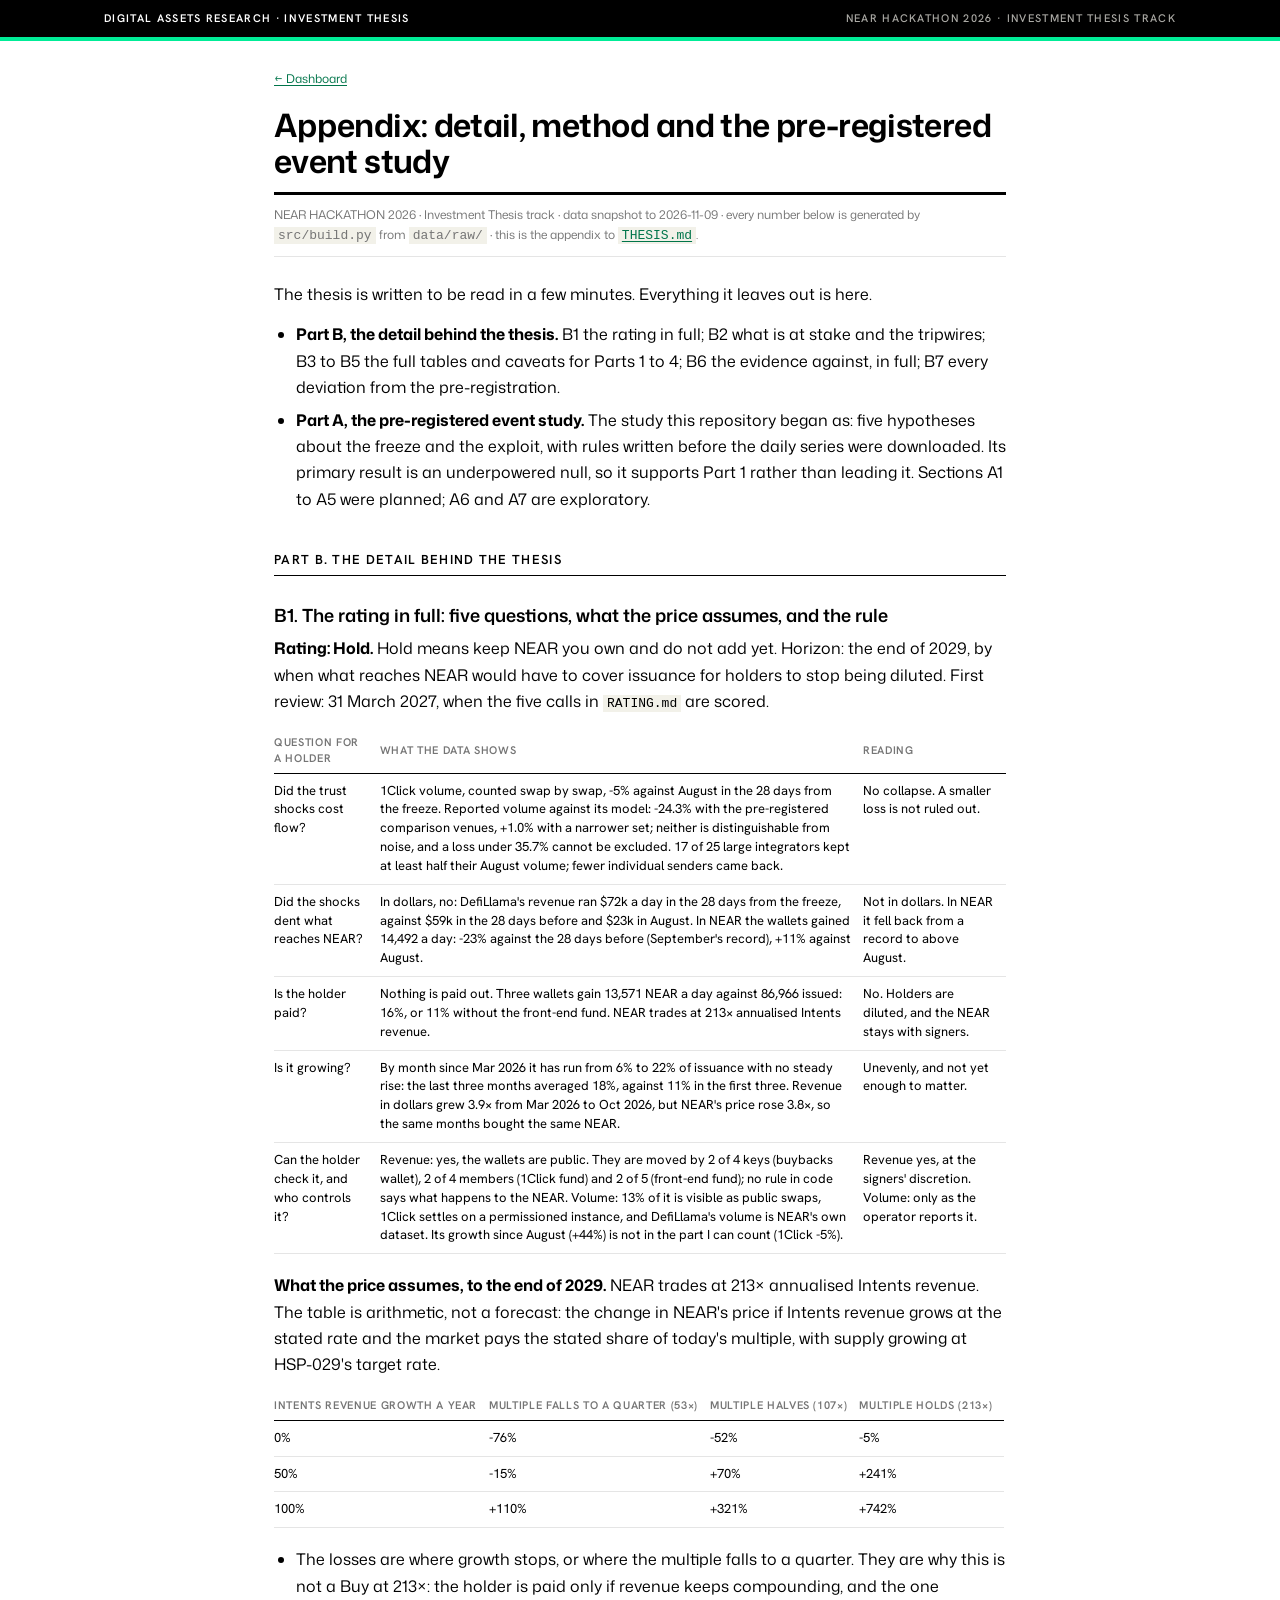
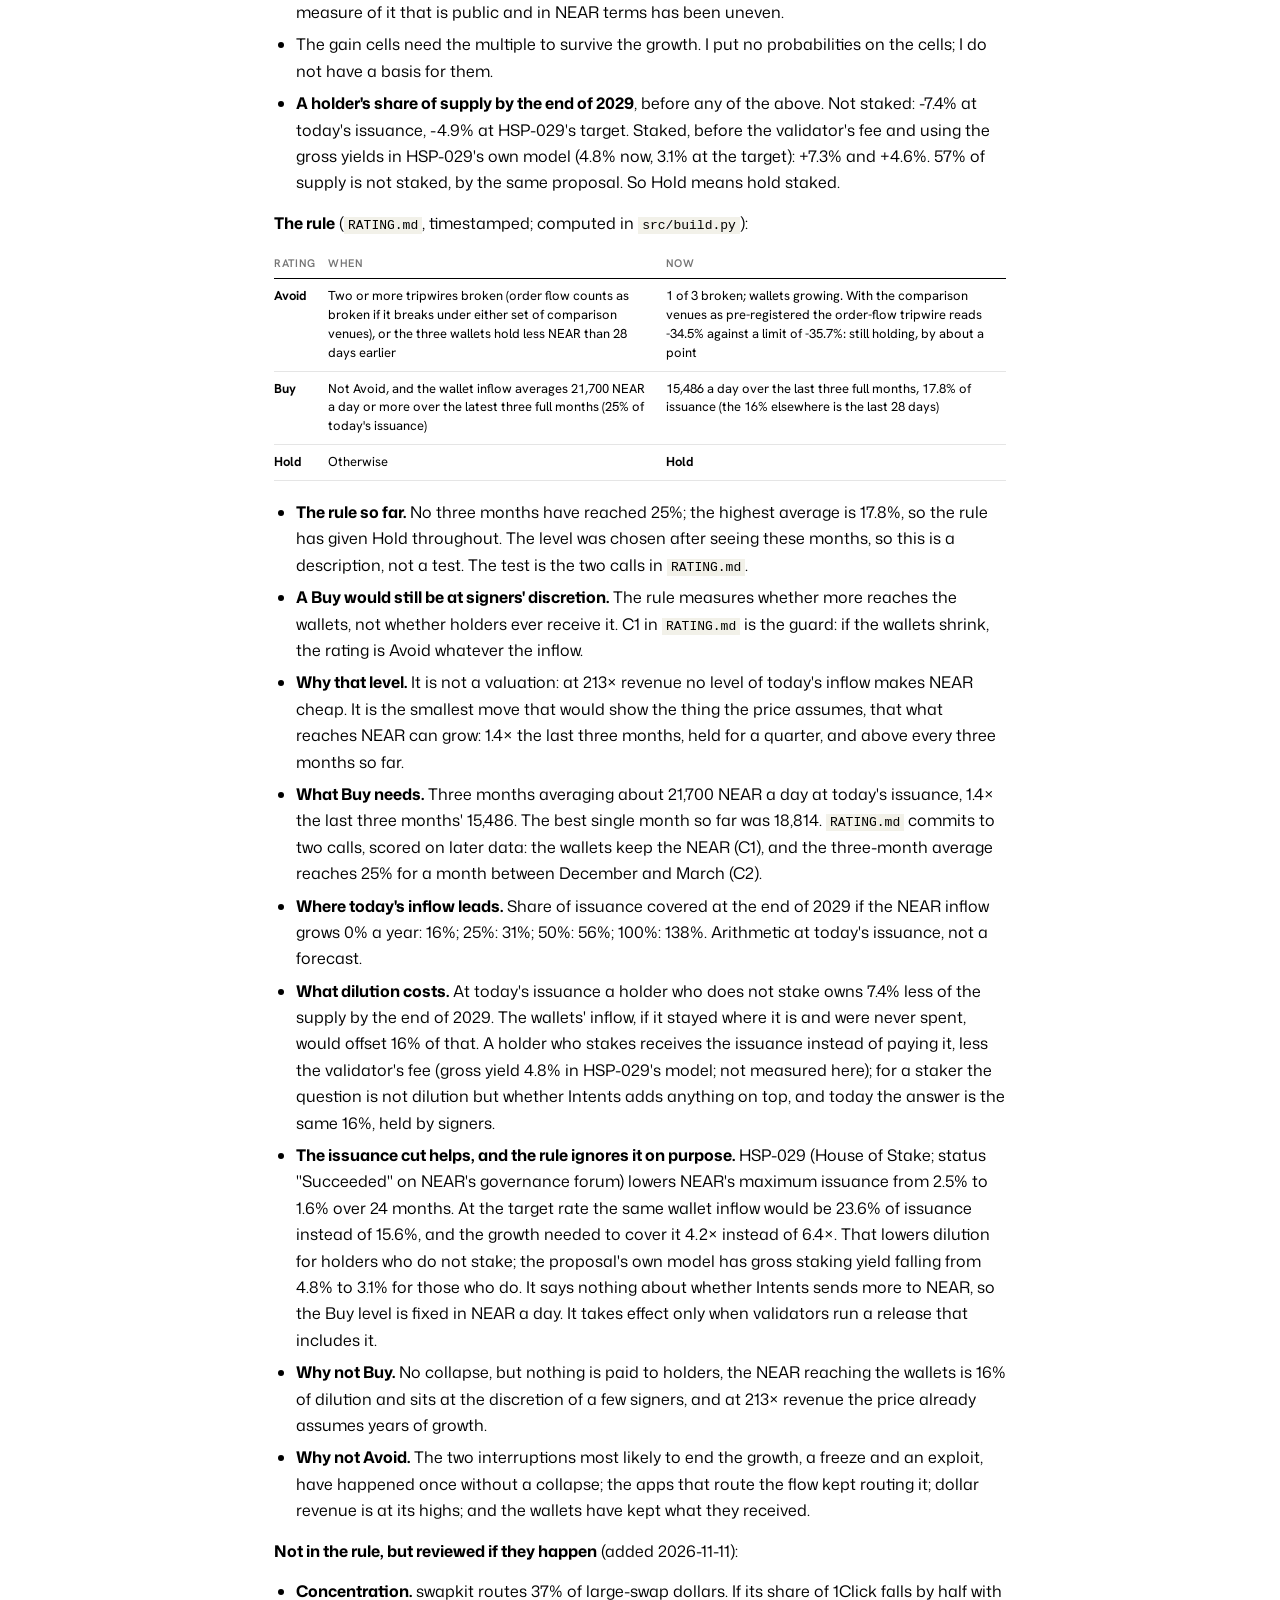
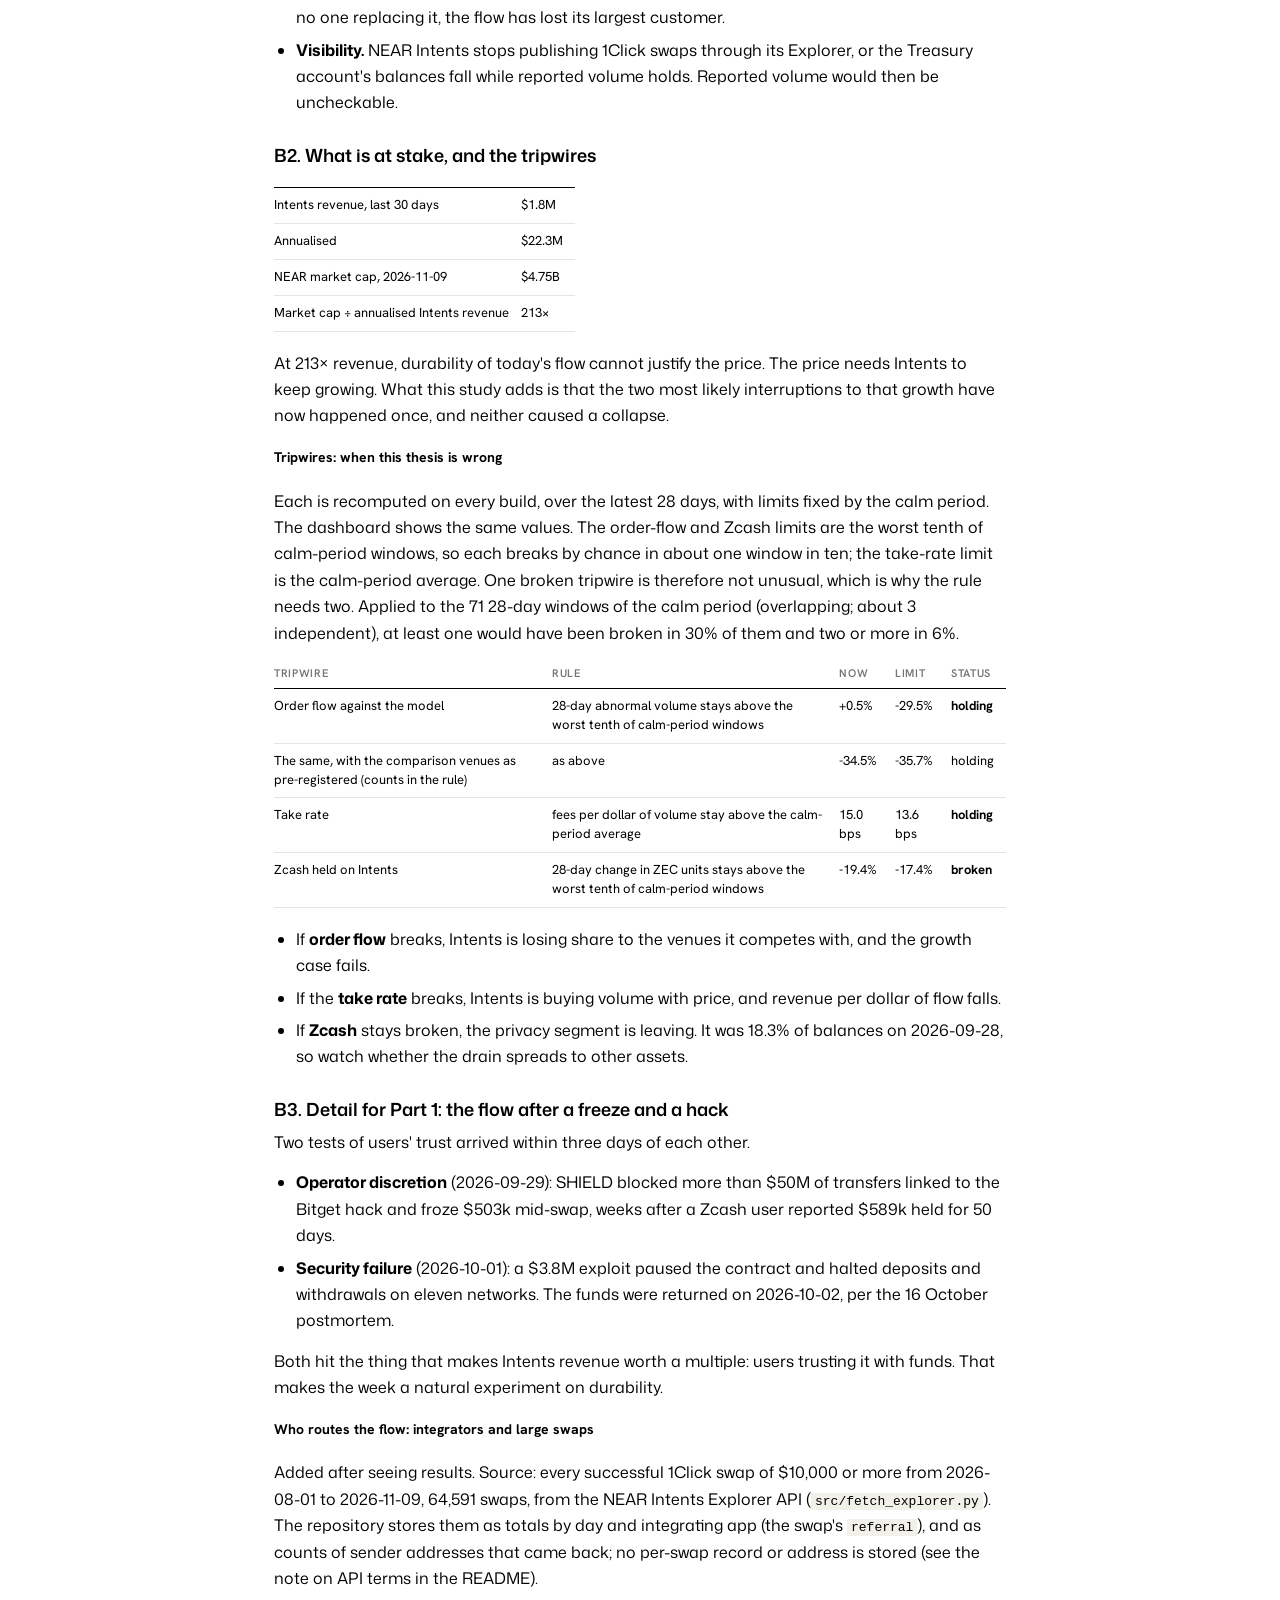
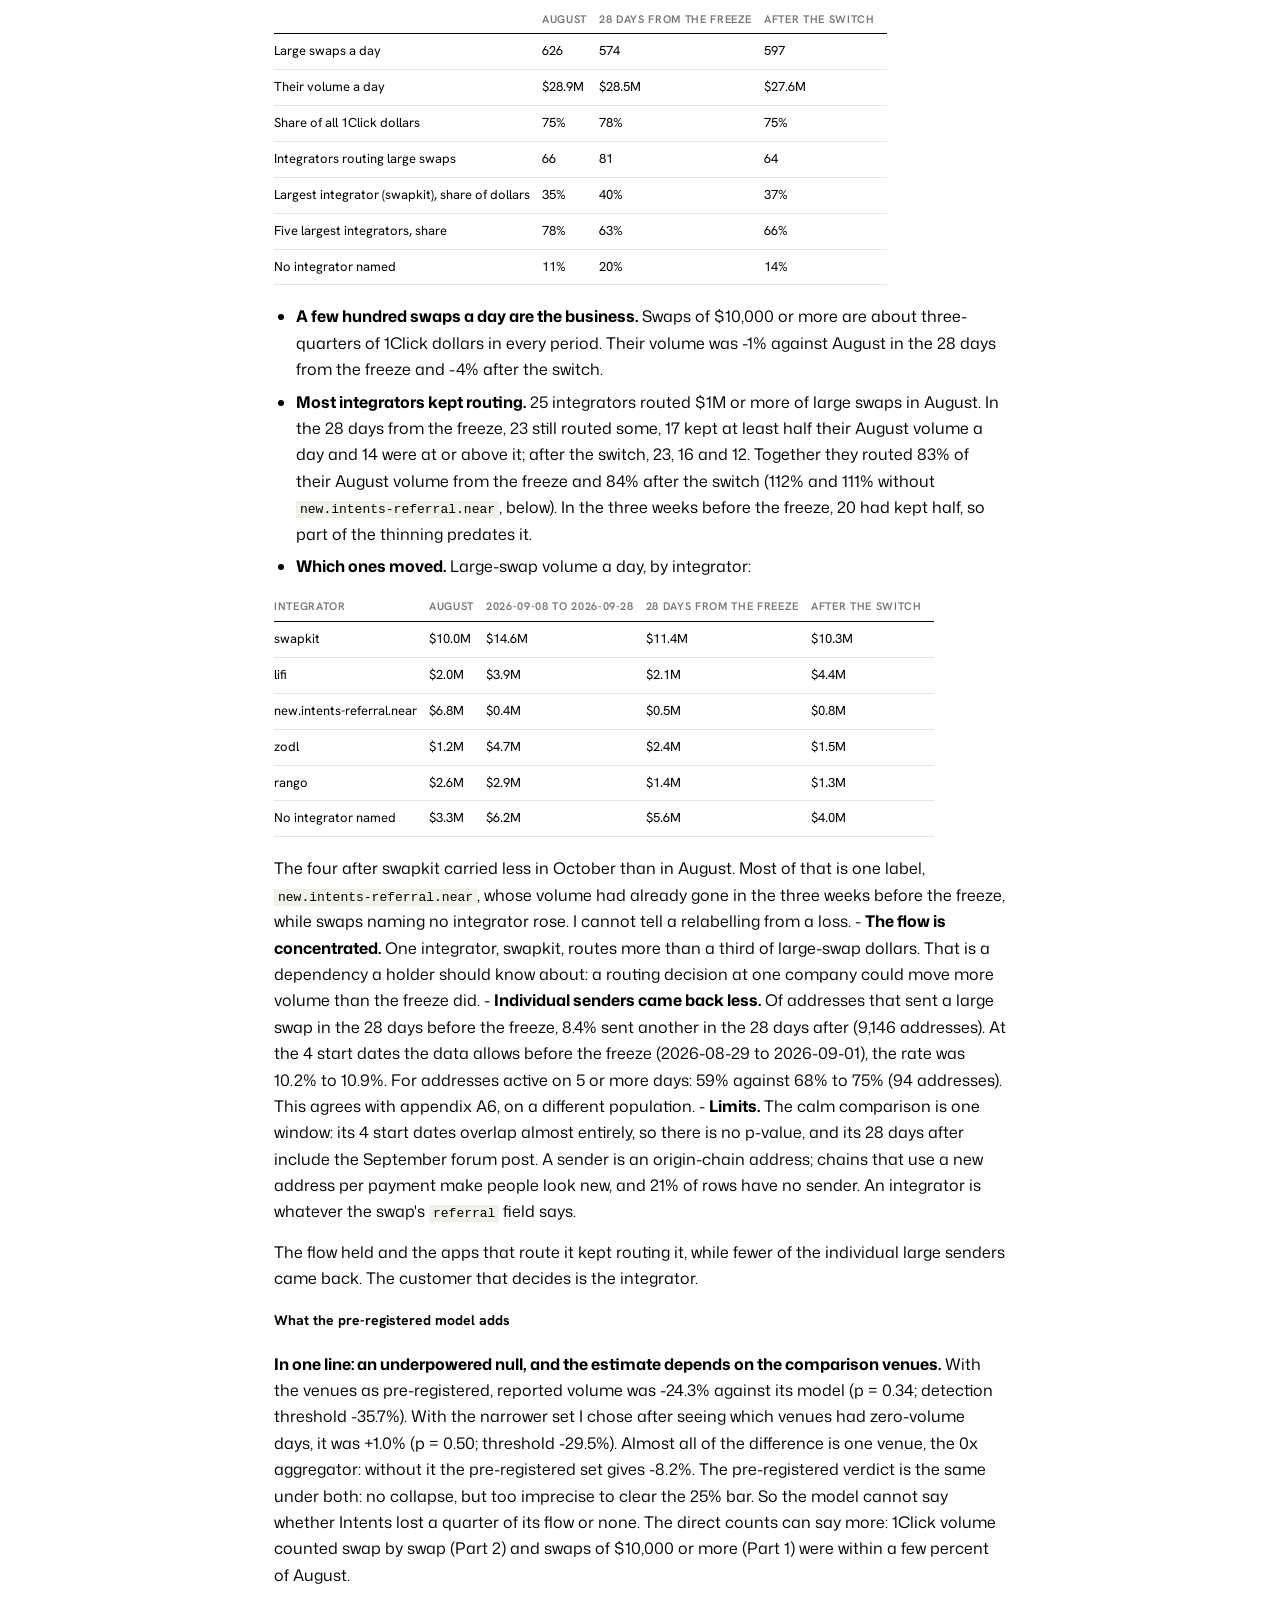
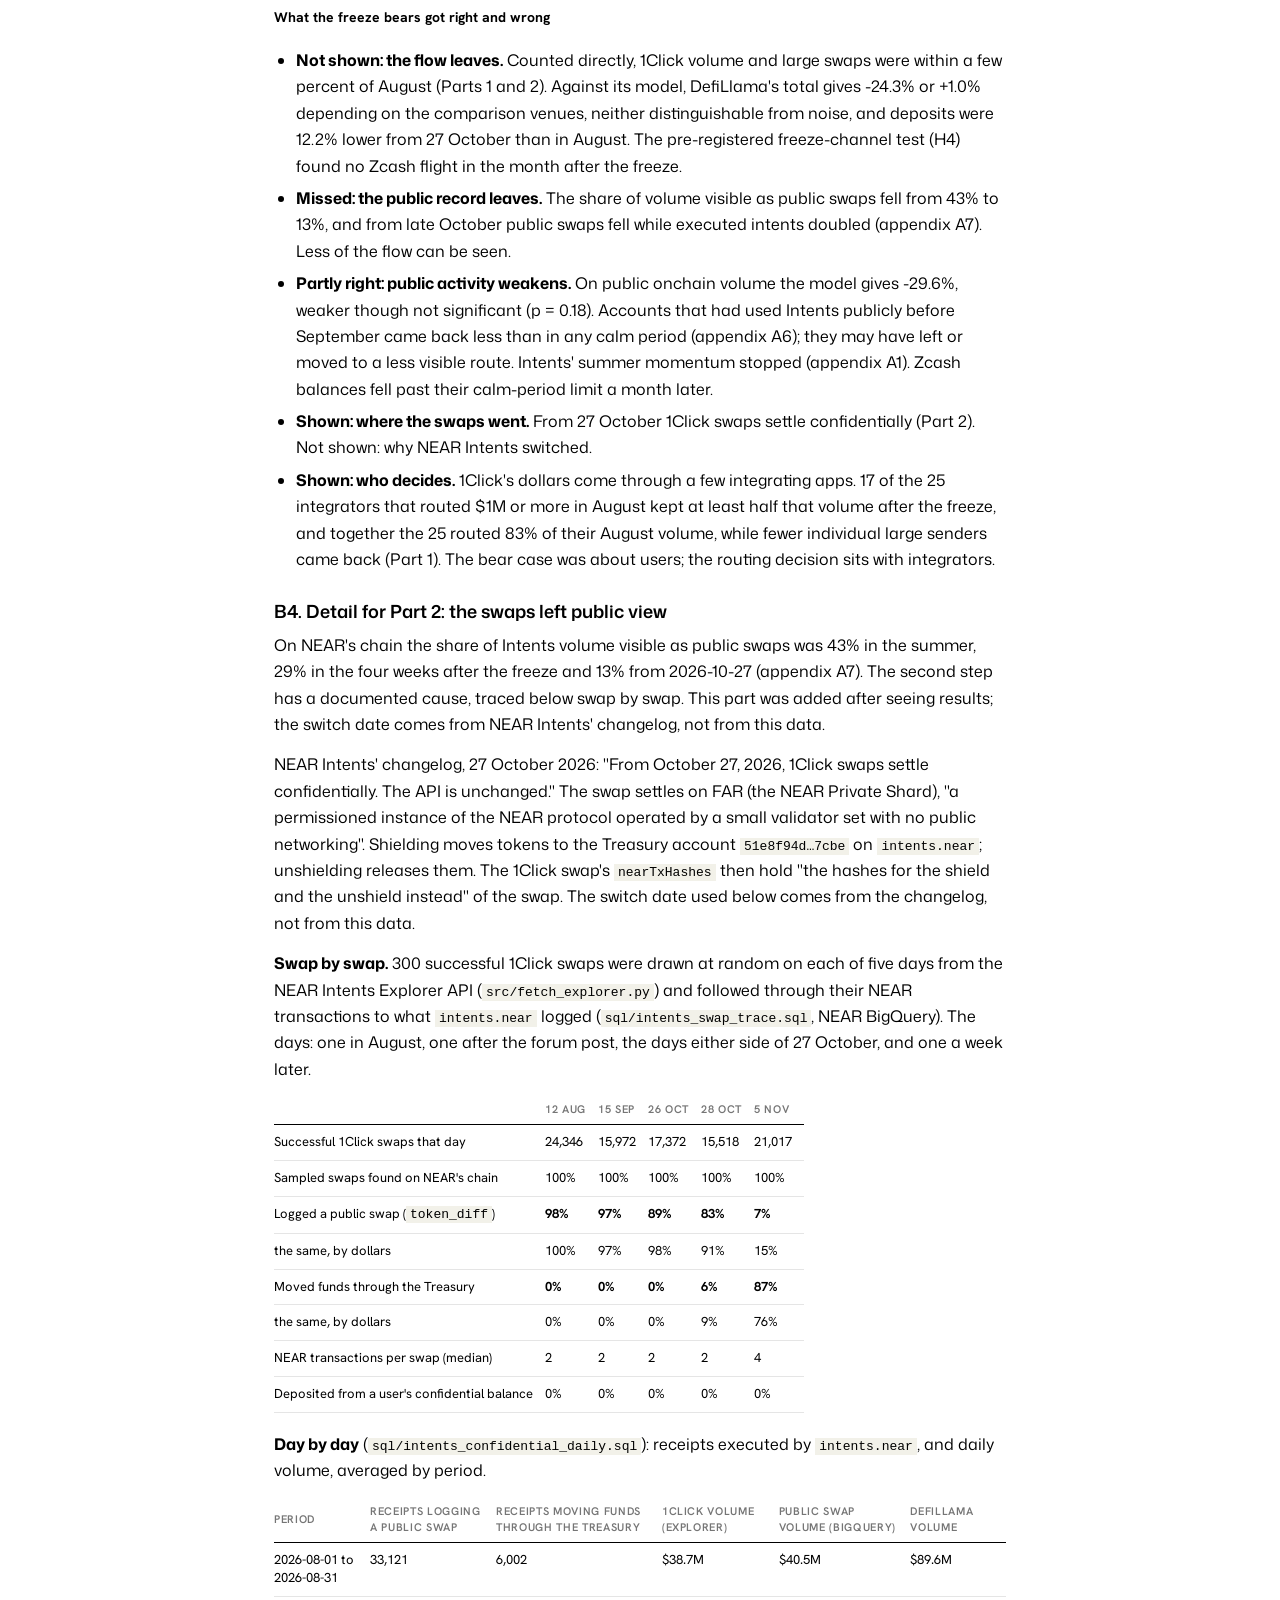
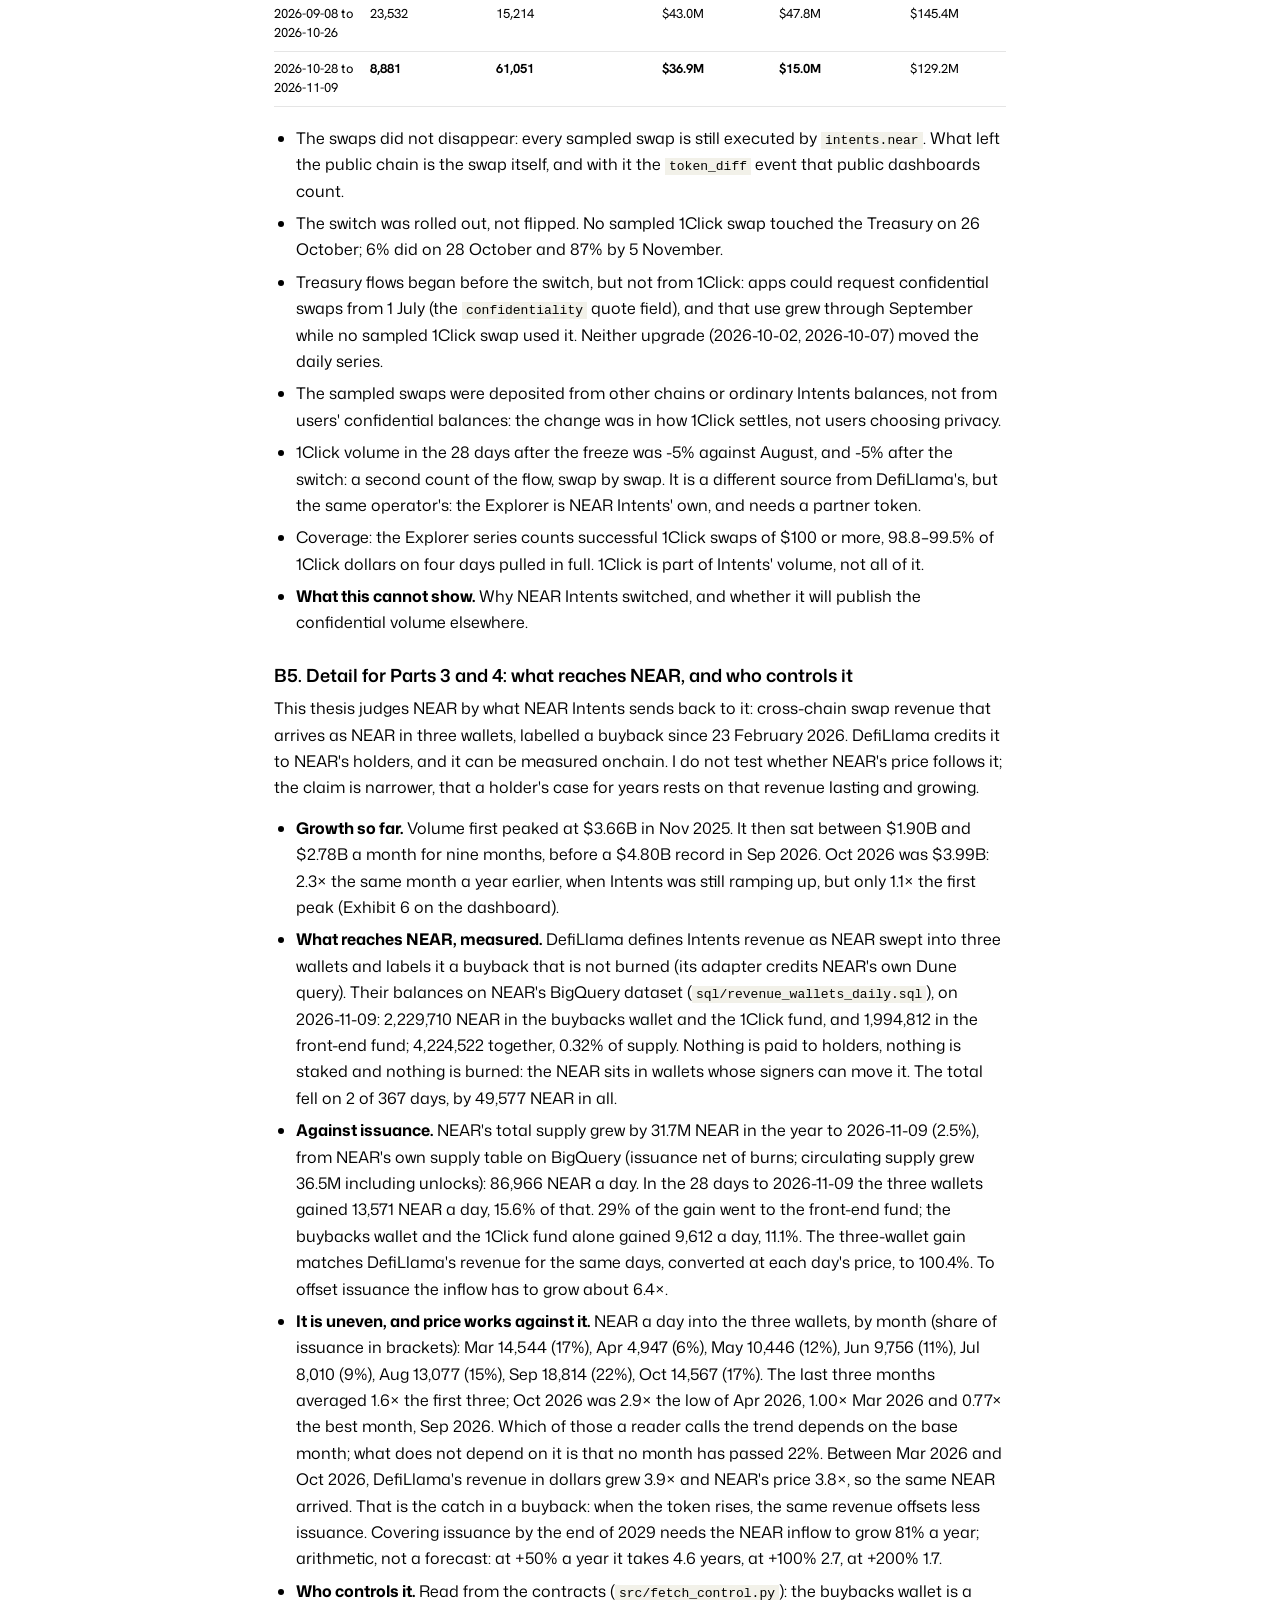
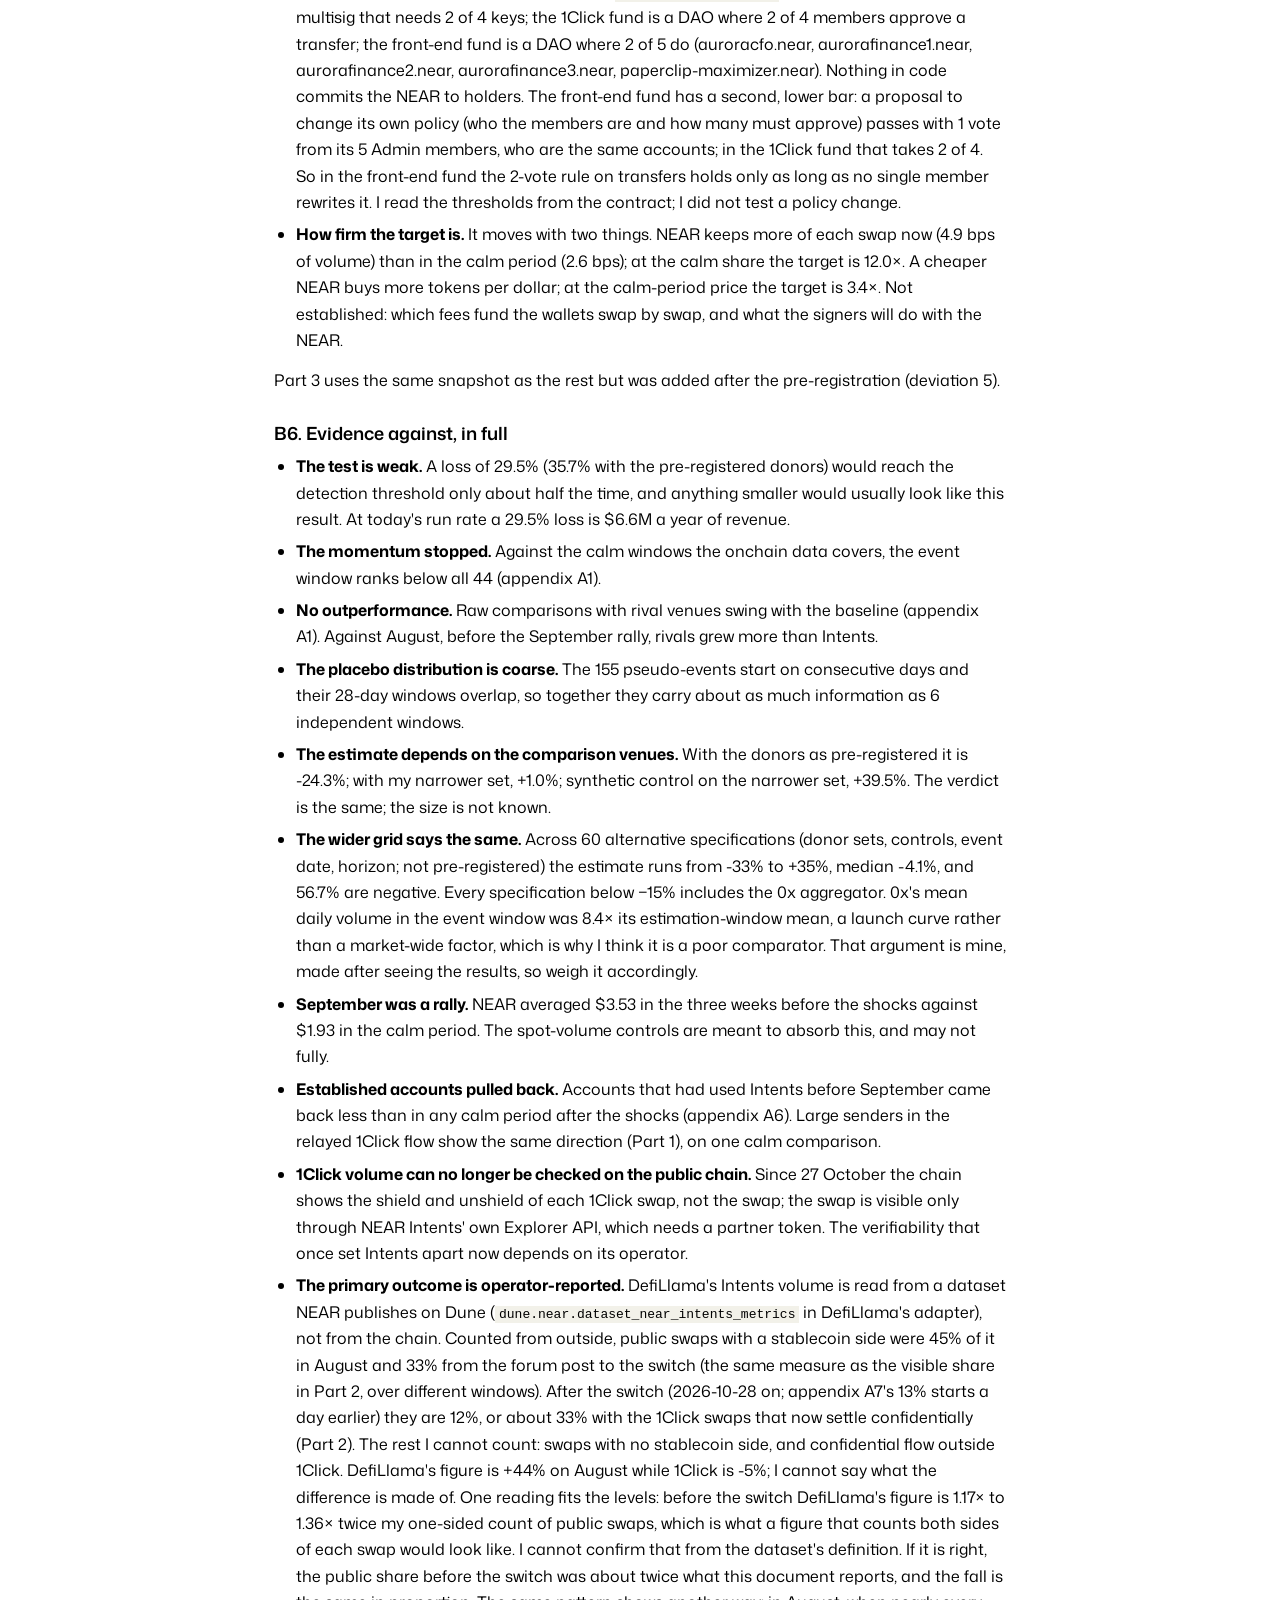
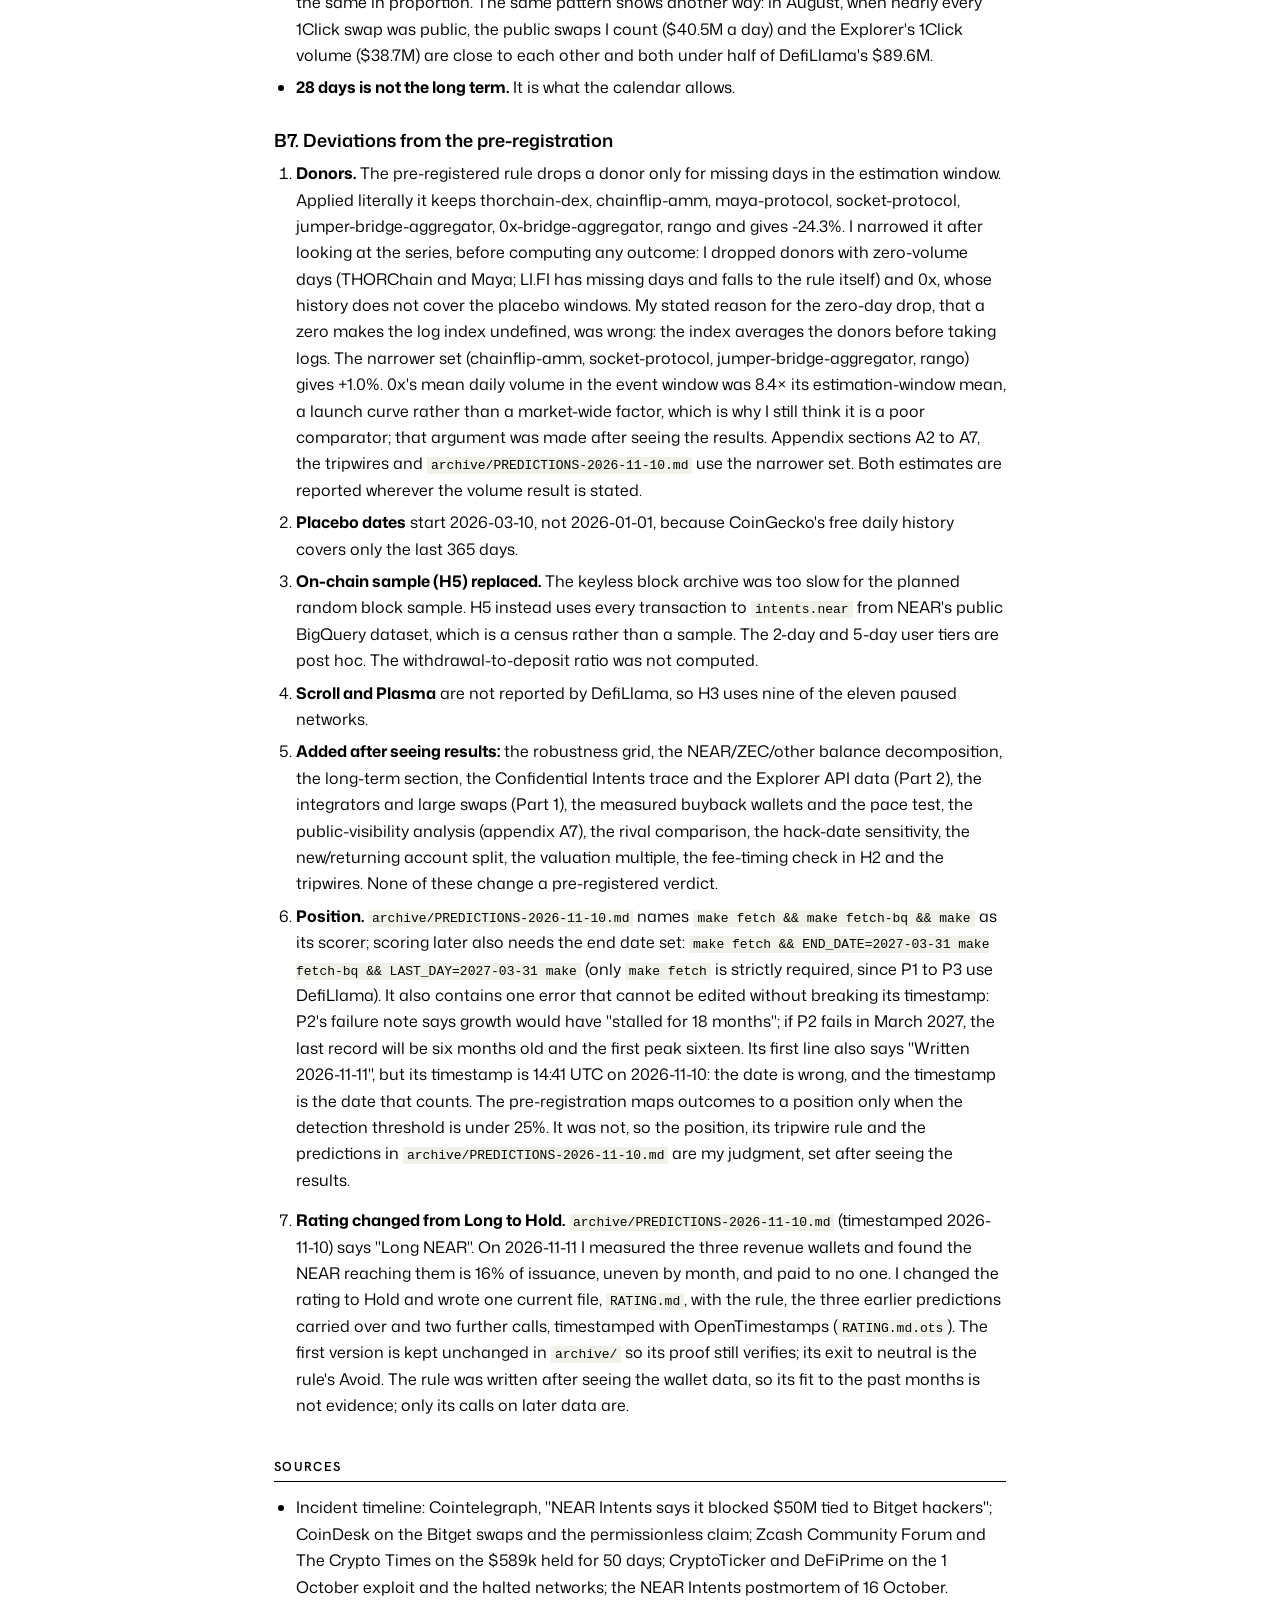
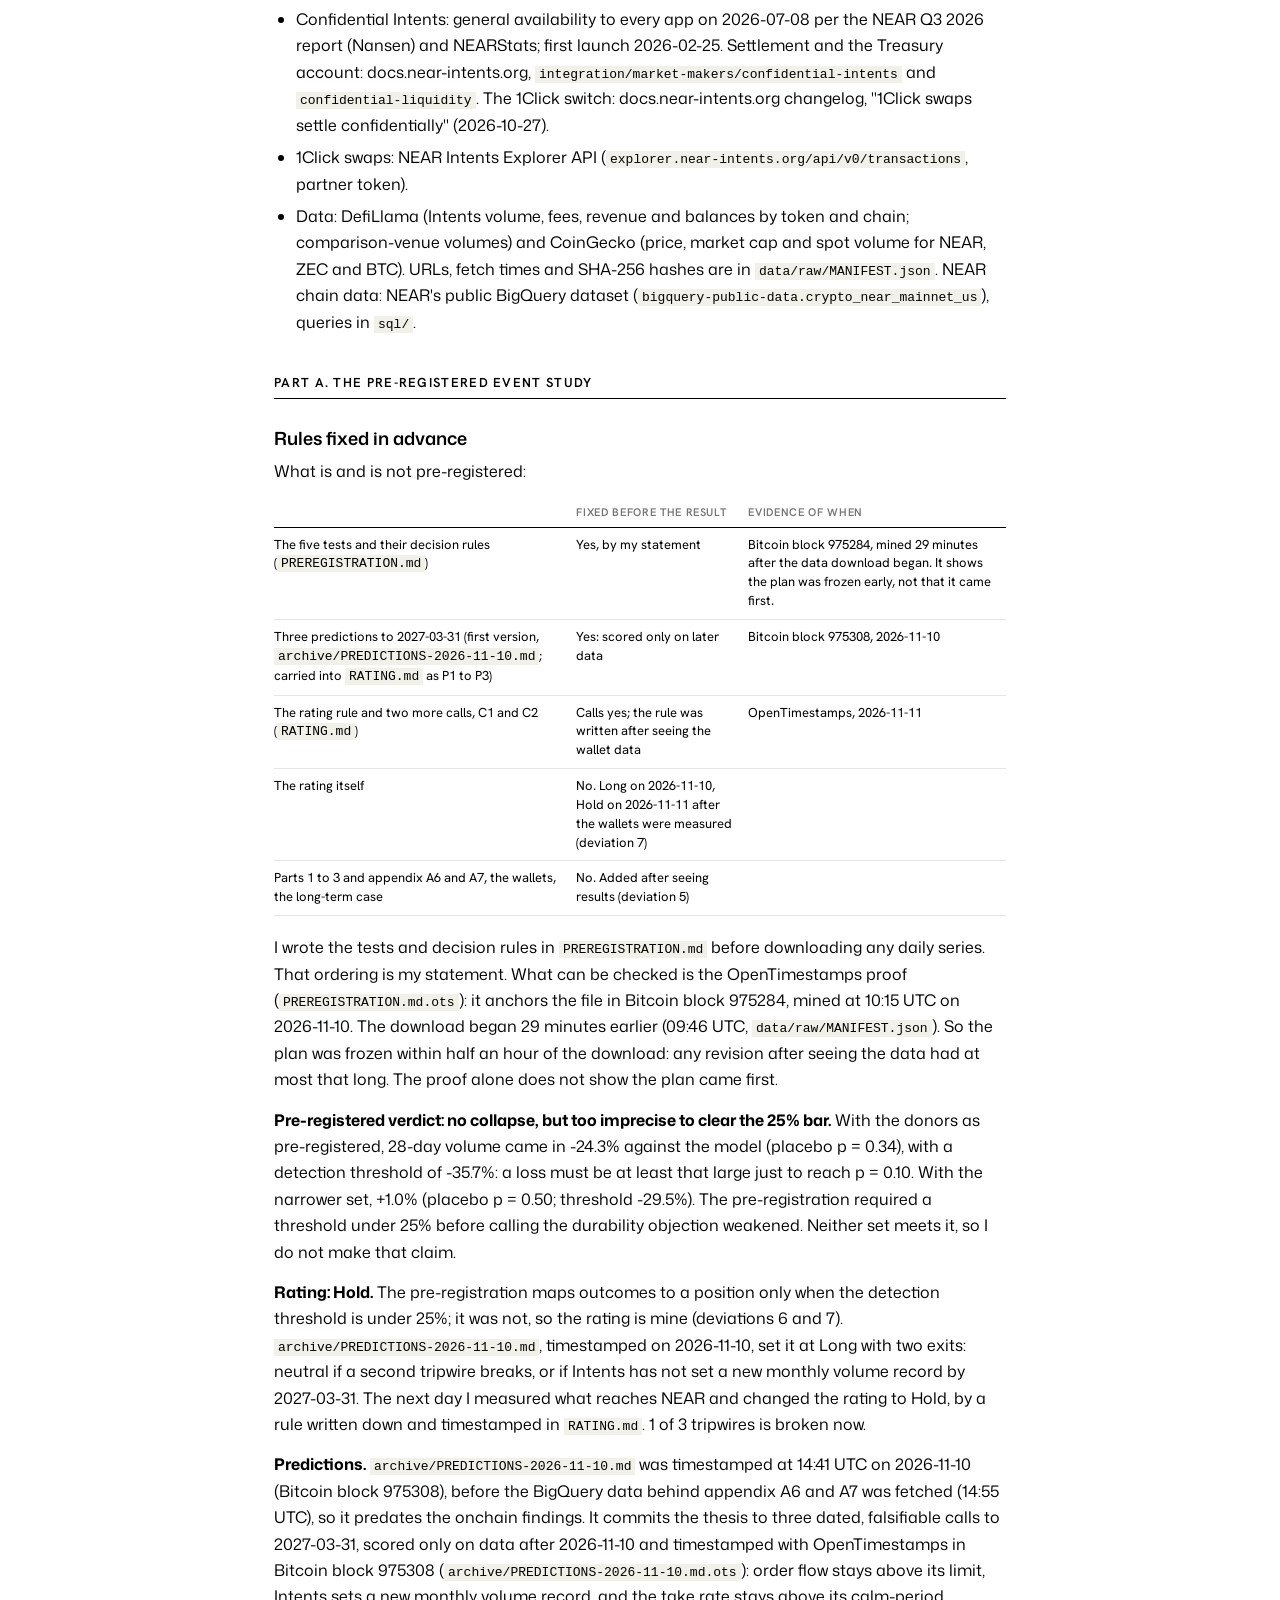
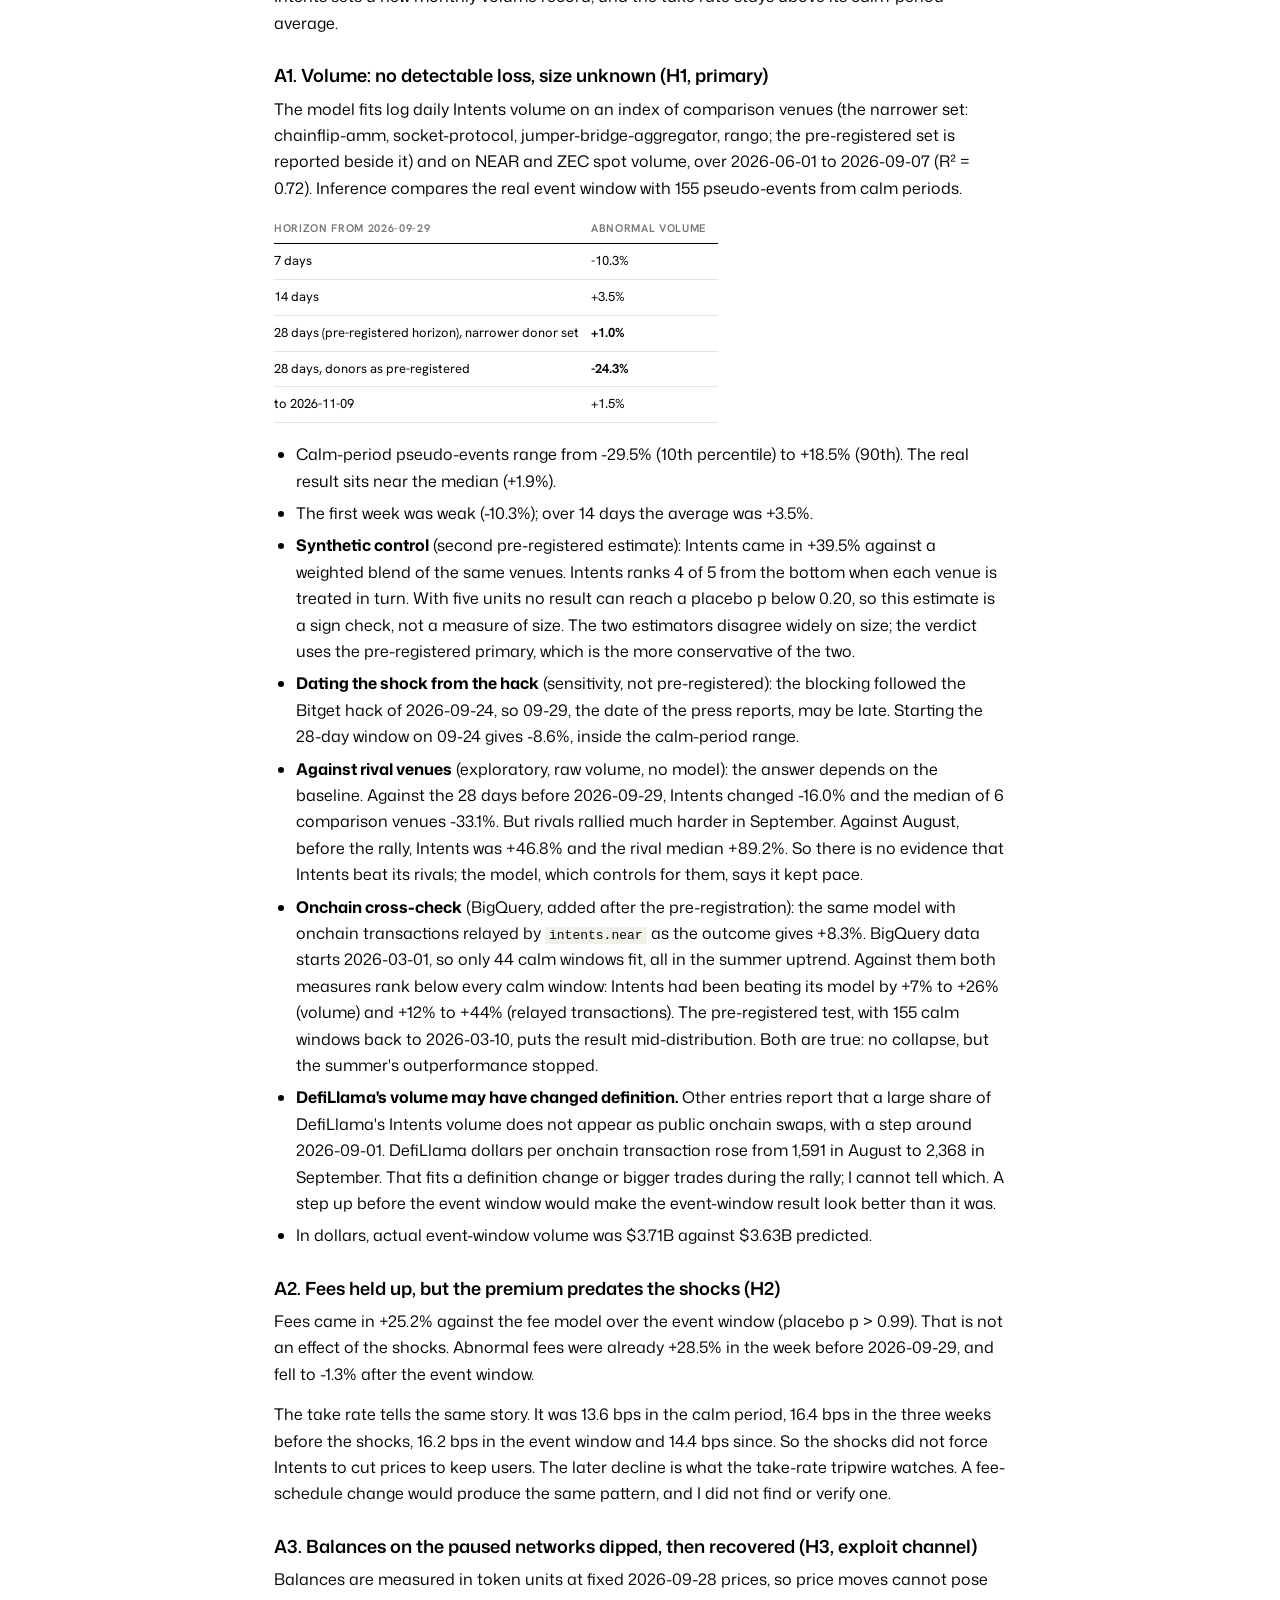
==== commit 88ad763f: "Skim-test fixes: say what 16% means, give Part 4 and a closing 'So: Hold' section, explain the rival" ====
--- a/docs/appendix.html
+++ b/docs/appendix.html
@@ -17,7 +17,7 @@
 <p>NEAR HACKATHON 2026 · Investment Thesis track · data snapshot to 2026-11-09 · every number below is generated by <code>src/build.py</code> from <code>data/raw/</code> · this is the appendix to <a href="thesis.html"><code>THESIS.md</code></a>.</p>
 <p>The thesis is written to be read in a few minutes. Everything it leaves out is here.</p>
 <ul>
-<li><strong>Part B, the detail behind the thesis.</strong> B1 the rating in full; B2 what is at stake and the tripwires; B3 to B5 the full tables and caveats for Parts 1 to 3; B6 the evidence against, in full; B7 every deviation from the pre-registration.</li>
+<li><strong>Part B, the detail behind the thesis.</strong> B1 the rating in full; B2 what is at stake and the tripwires; B3 to B5 the full tables and caveats for Parts 1 to 4; B6 the evidence against, in full; B7 every deviation from the pre-registration.</li>
 <li><strong>Part A, the pre-registered event study.</strong> The study this repository began as: five hypotheses about the freeze and the exploit, with rules written before the daily series were downloaded. Its primary result is an underpowered null, so it supports Part 1 rather than leading it. Sections A1 to A5 were planned; A6 and A7 are exploratory.</li>
 </ul>
 <h2>Part B. The detail behind the thesis</h2>
@@ -482,7 +482,7 @@
 <li>Coverage: the Explorer series counts successful 1Click swaps of $100 or more, 98.8–99.5% of 1Click dollars on four days pulled in full. 1Click is part of Intents' volume, not all of it.</li>
 <li><strong>What this cannot show.</strong> Why NEAR Intents switched, and whether it will publish the confidential volume elsewhere.</li>
 </ul>
-<h3>B5. Detail for Part 3: what reaches NEAR, and who controls it</h3>
+<h3>B5. Detail for Parts 3 and 4: what reaches NEAR, and who controls it</h3>
 <p>This thesis judges NEAR by what NEAR Intents sends back to it: cross-chain swap revenue that arrives as NEAR in three wallets, labelled a buyback since 23 February 2026. DefiLlama credits it to NEAR's holders, and it can be measured onchain. I do not test whether NEAR's price follows it; the claim is narrower, that a holder's case for years rests on that revenue lasting and growing.</p>
 <ul>
 <li><strong>Growth so far.</strong> Volume first peaked at $3.66B in Nov 2025. It then sat between $1.90B and $2.78B a month for nine months, before a $4.80B record in Sep 2026. Oct 2026 was $3.99B: 2.3× the same month a year earlier, when Intents was still ramping up, but only 1.1× the first peak (Exhibit 6 on the dashboard).</li>
